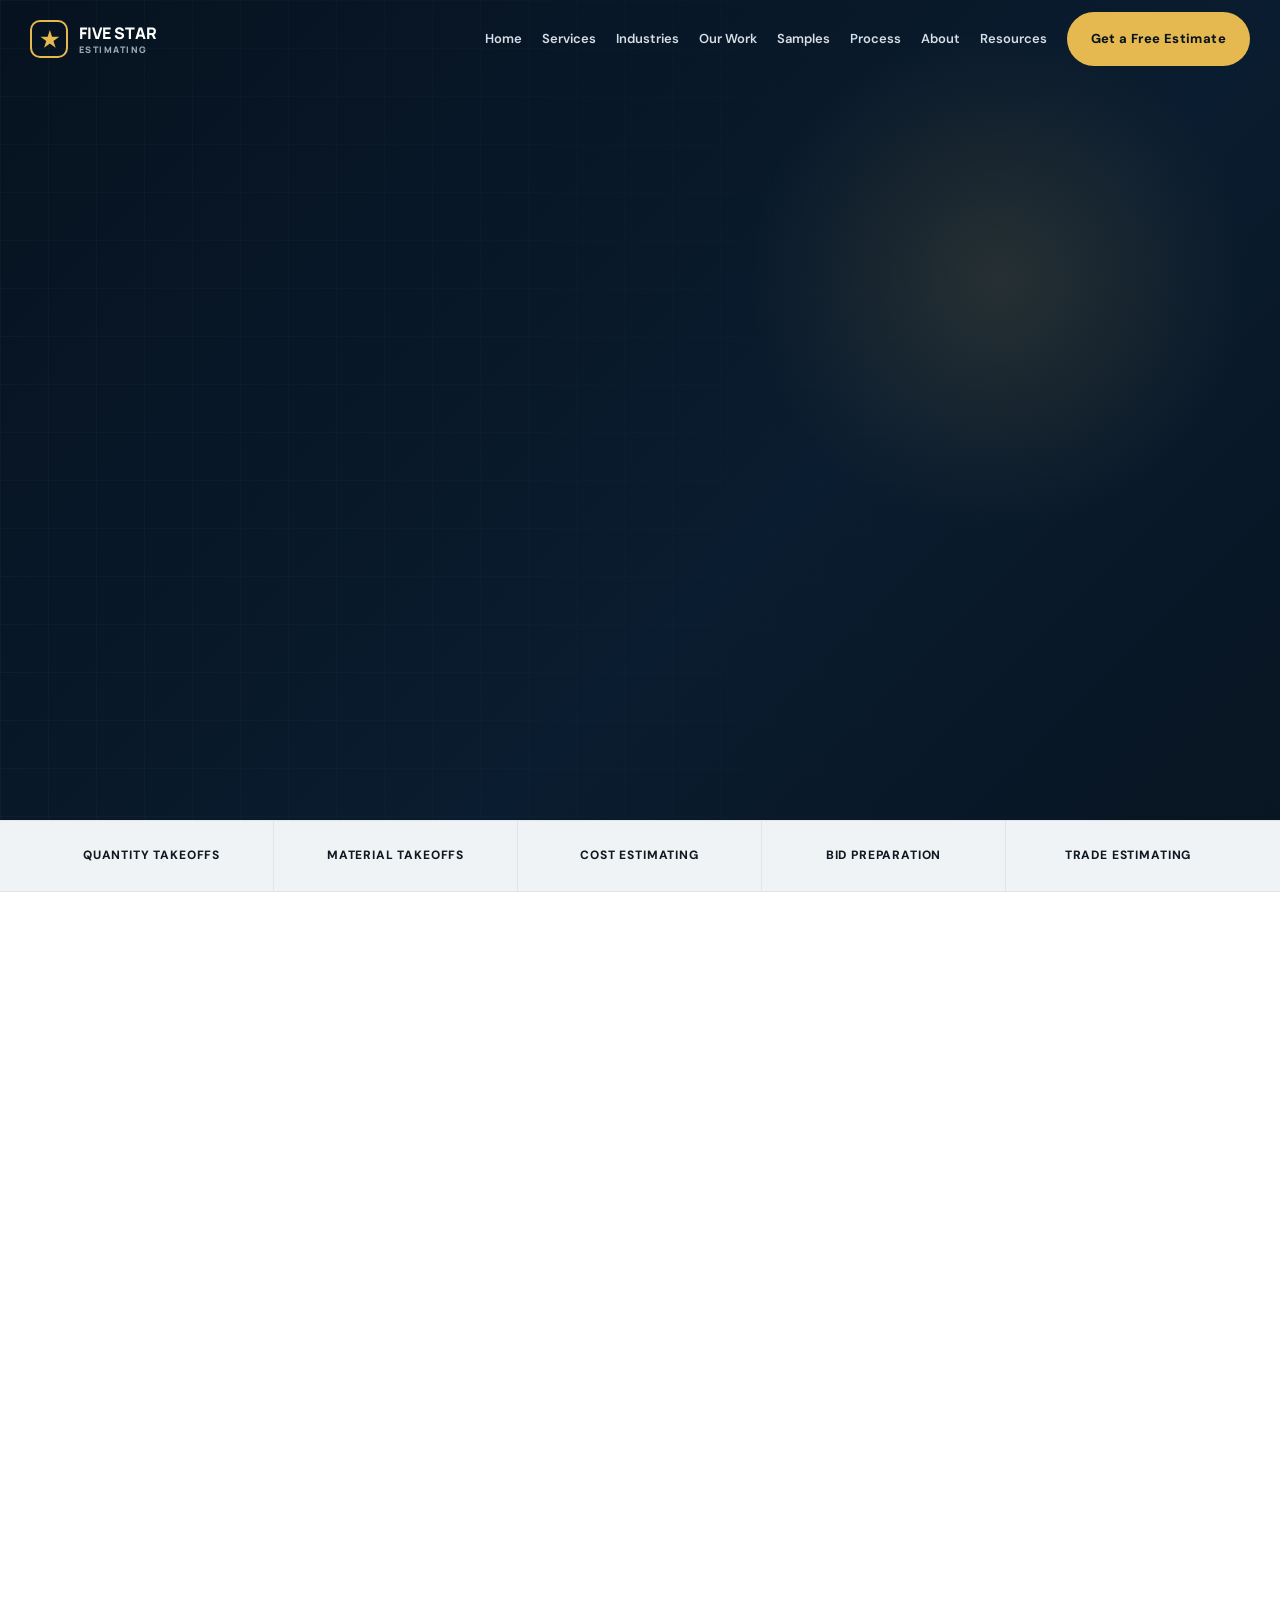
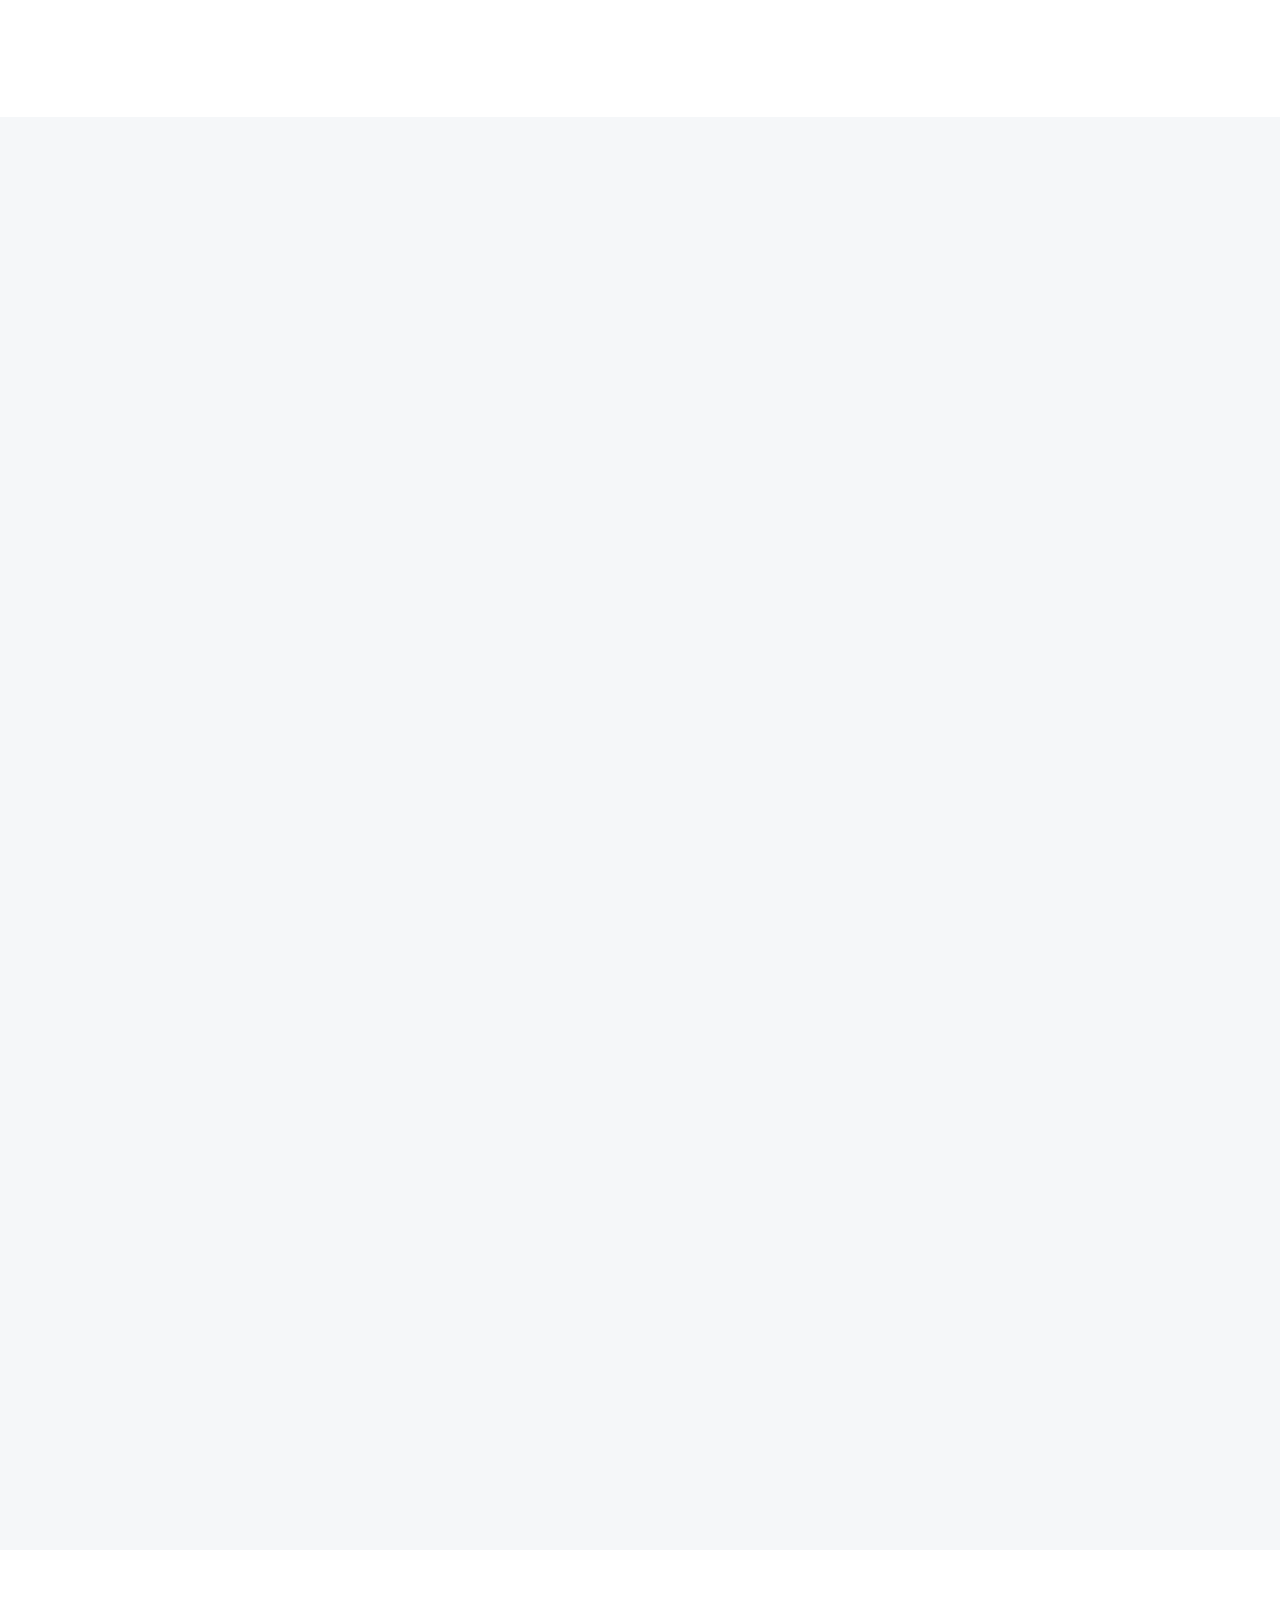
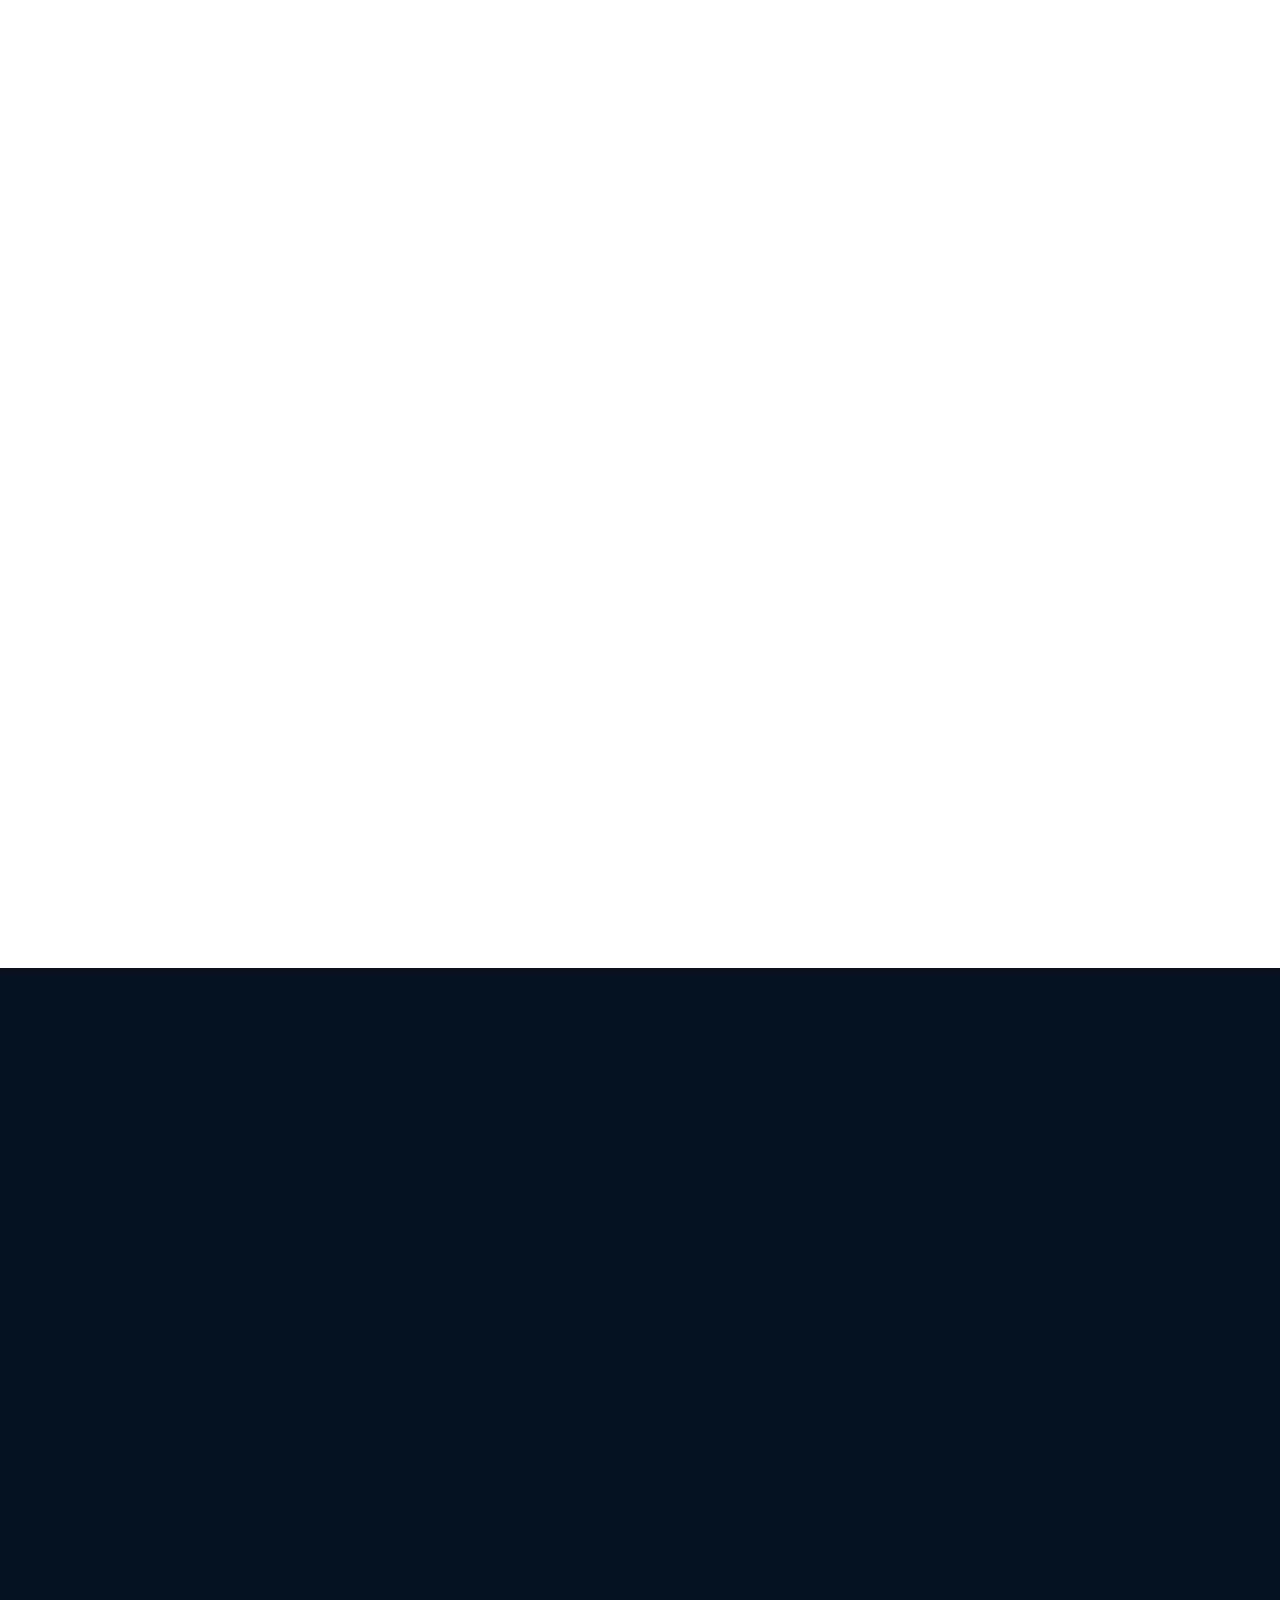
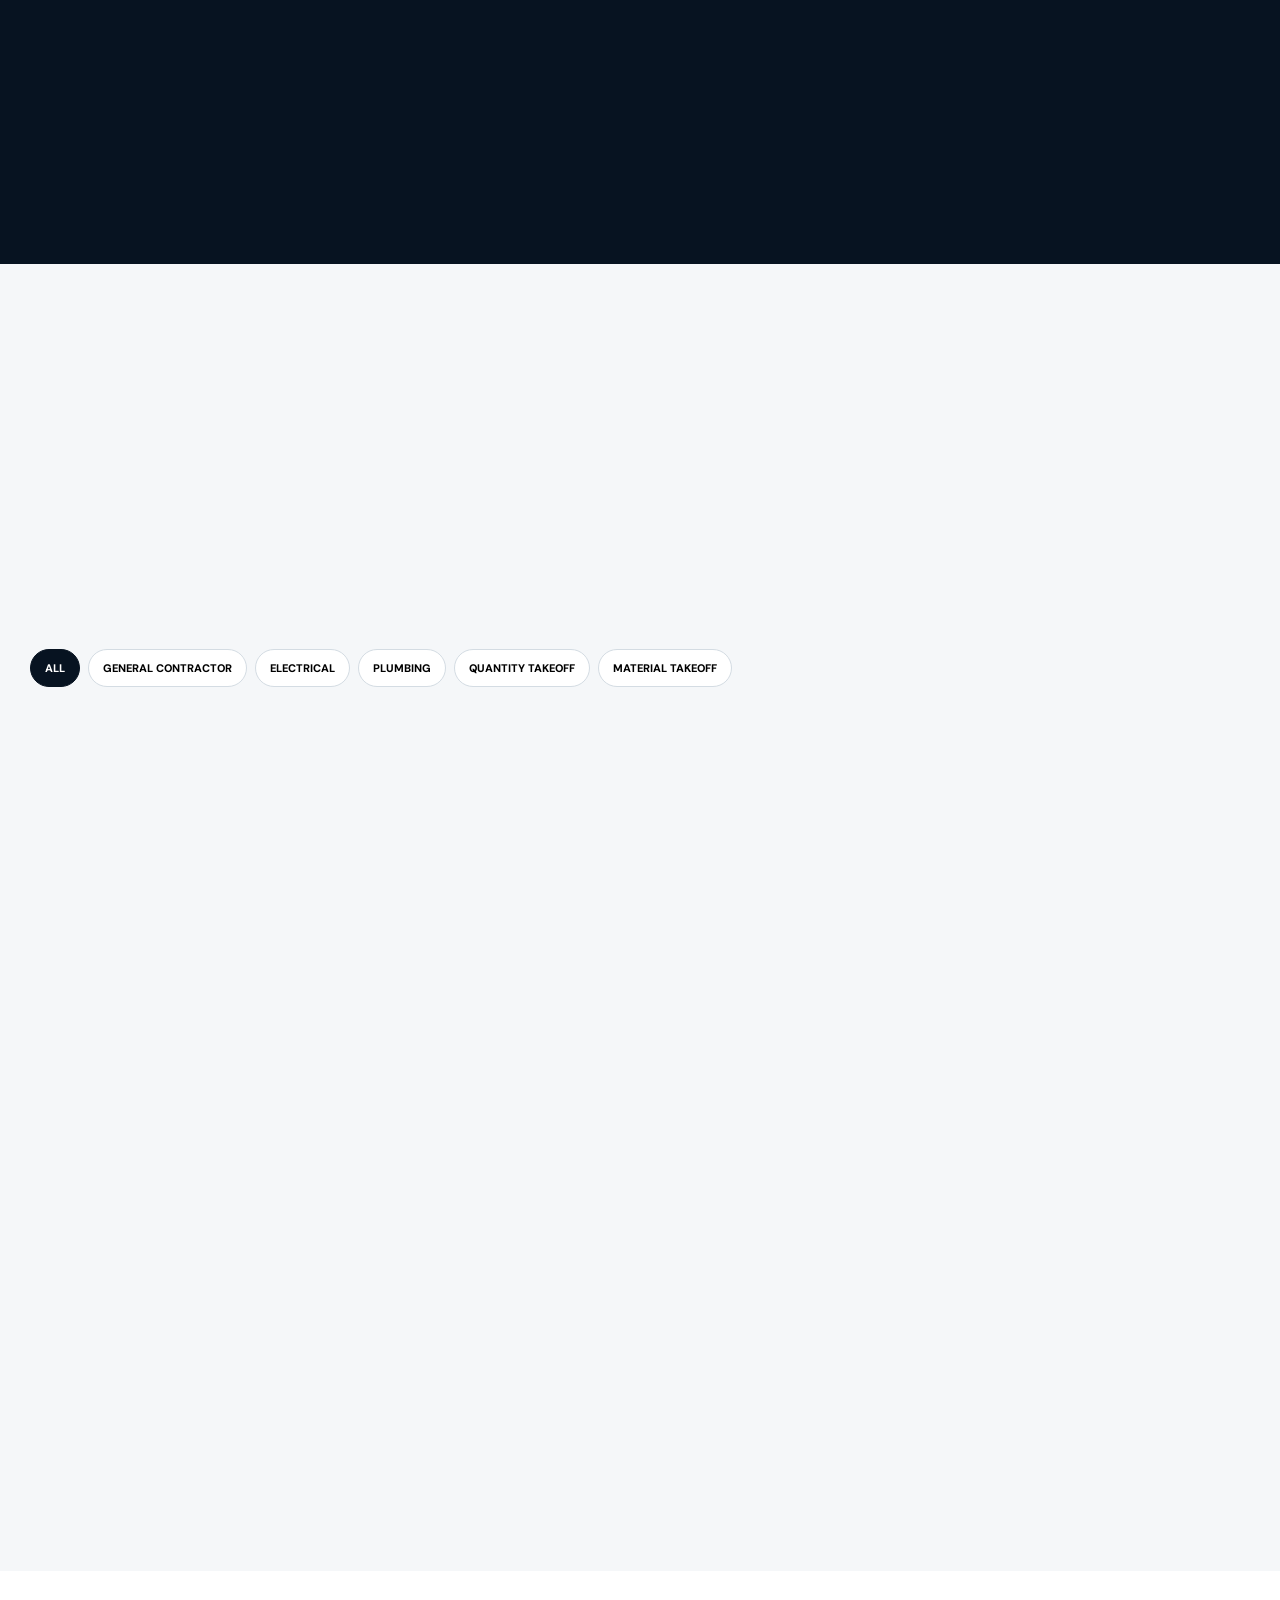
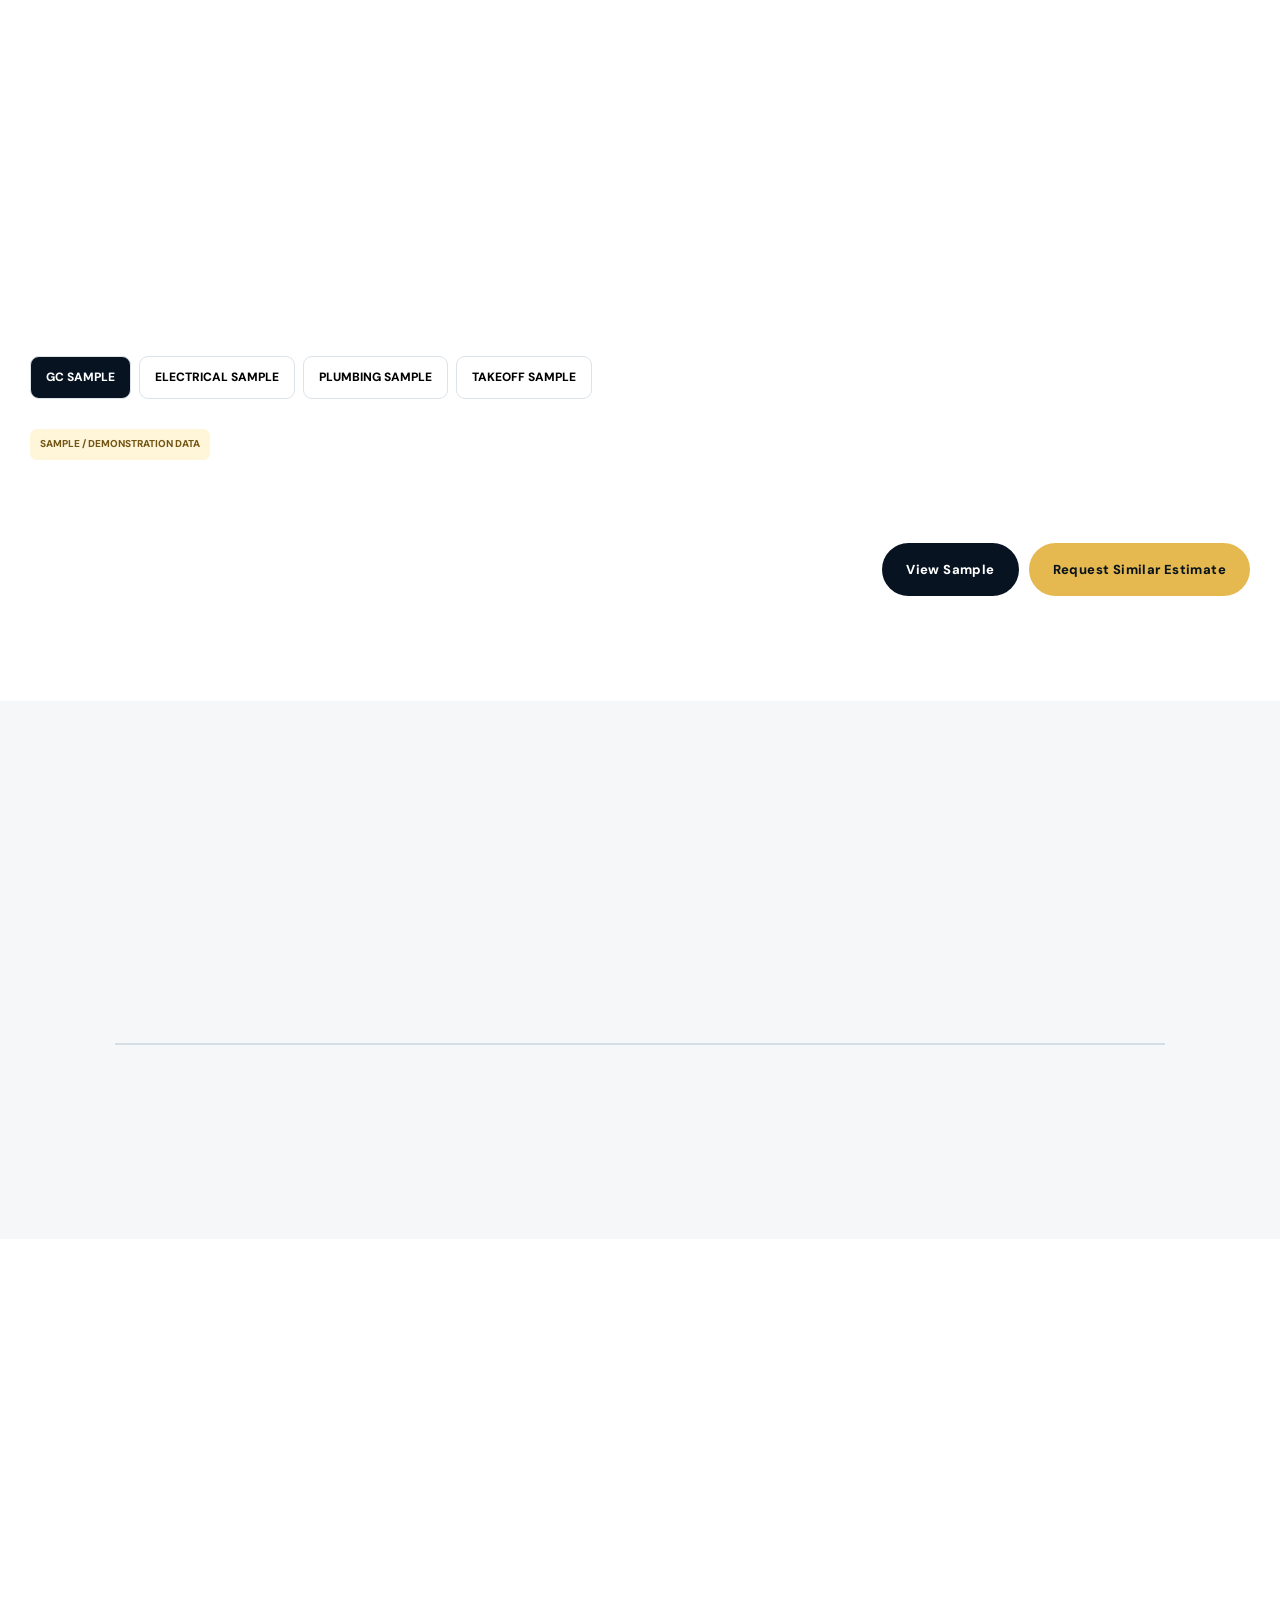
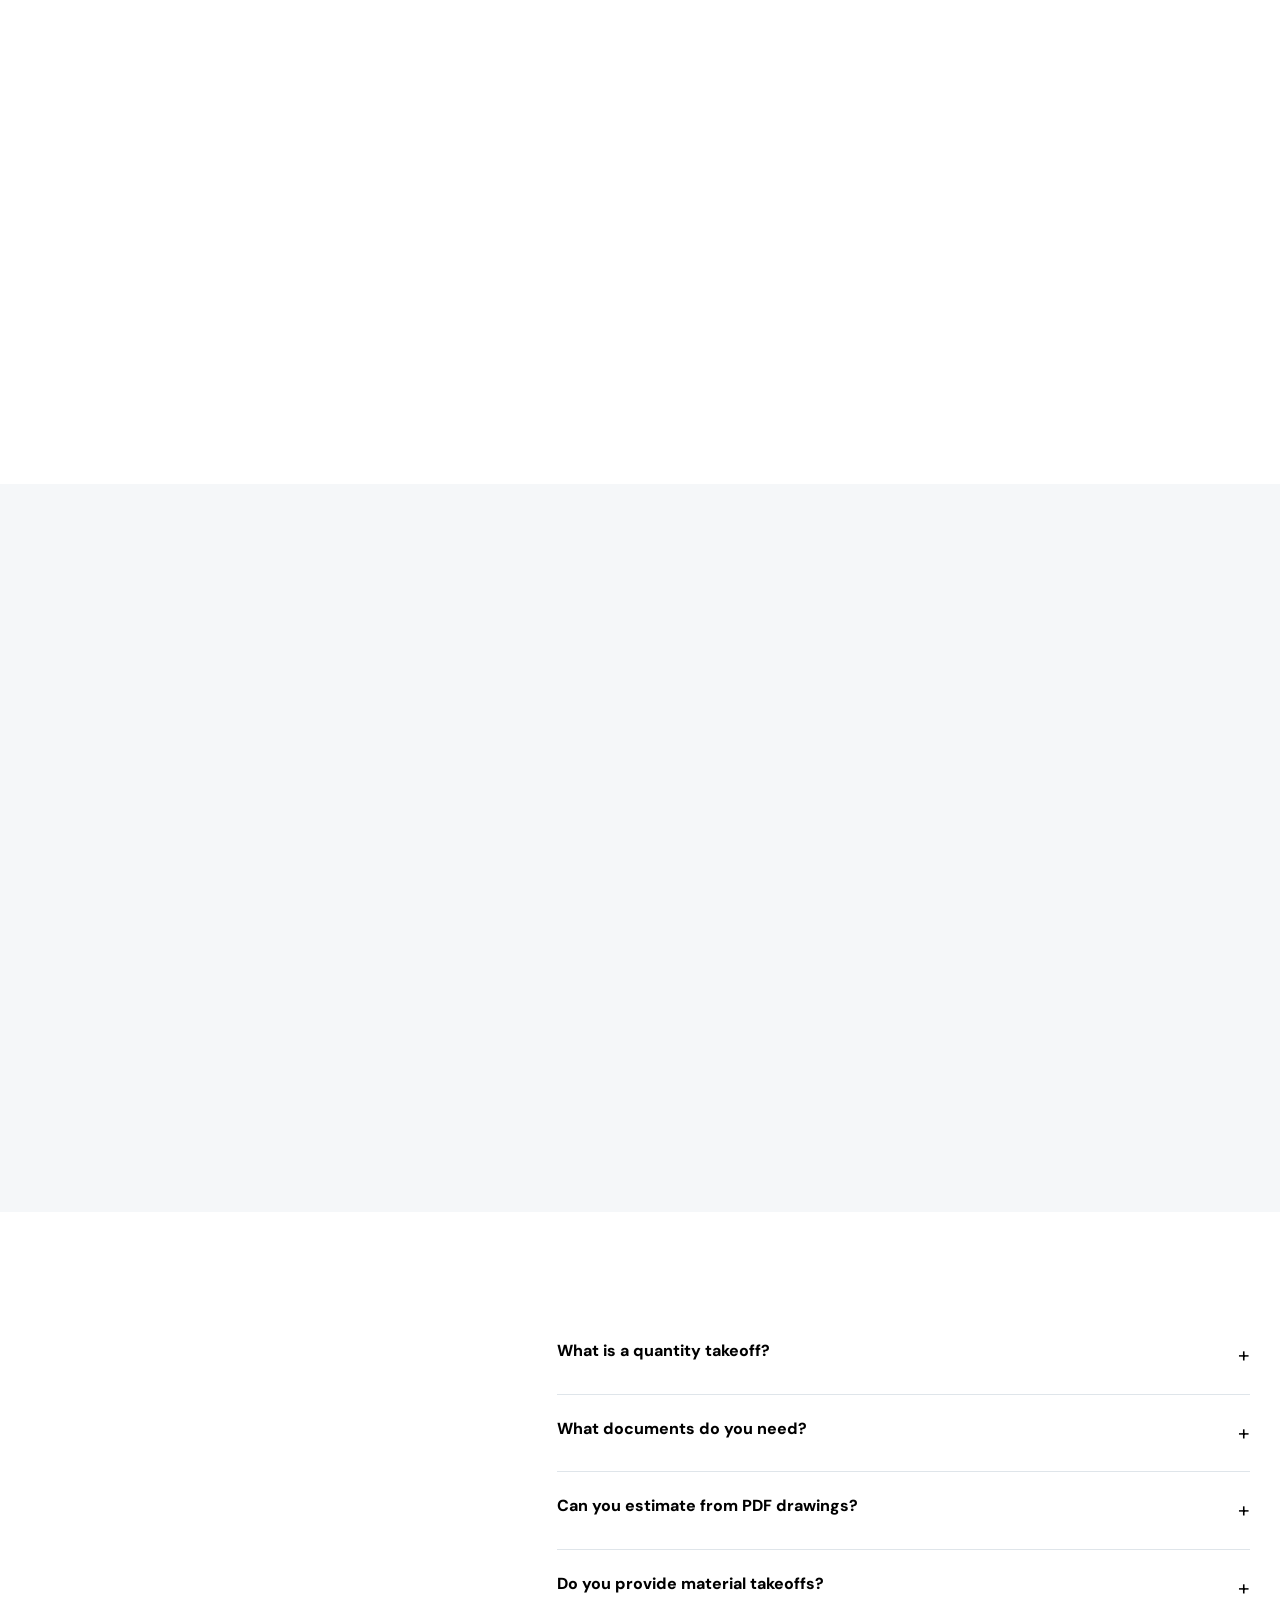
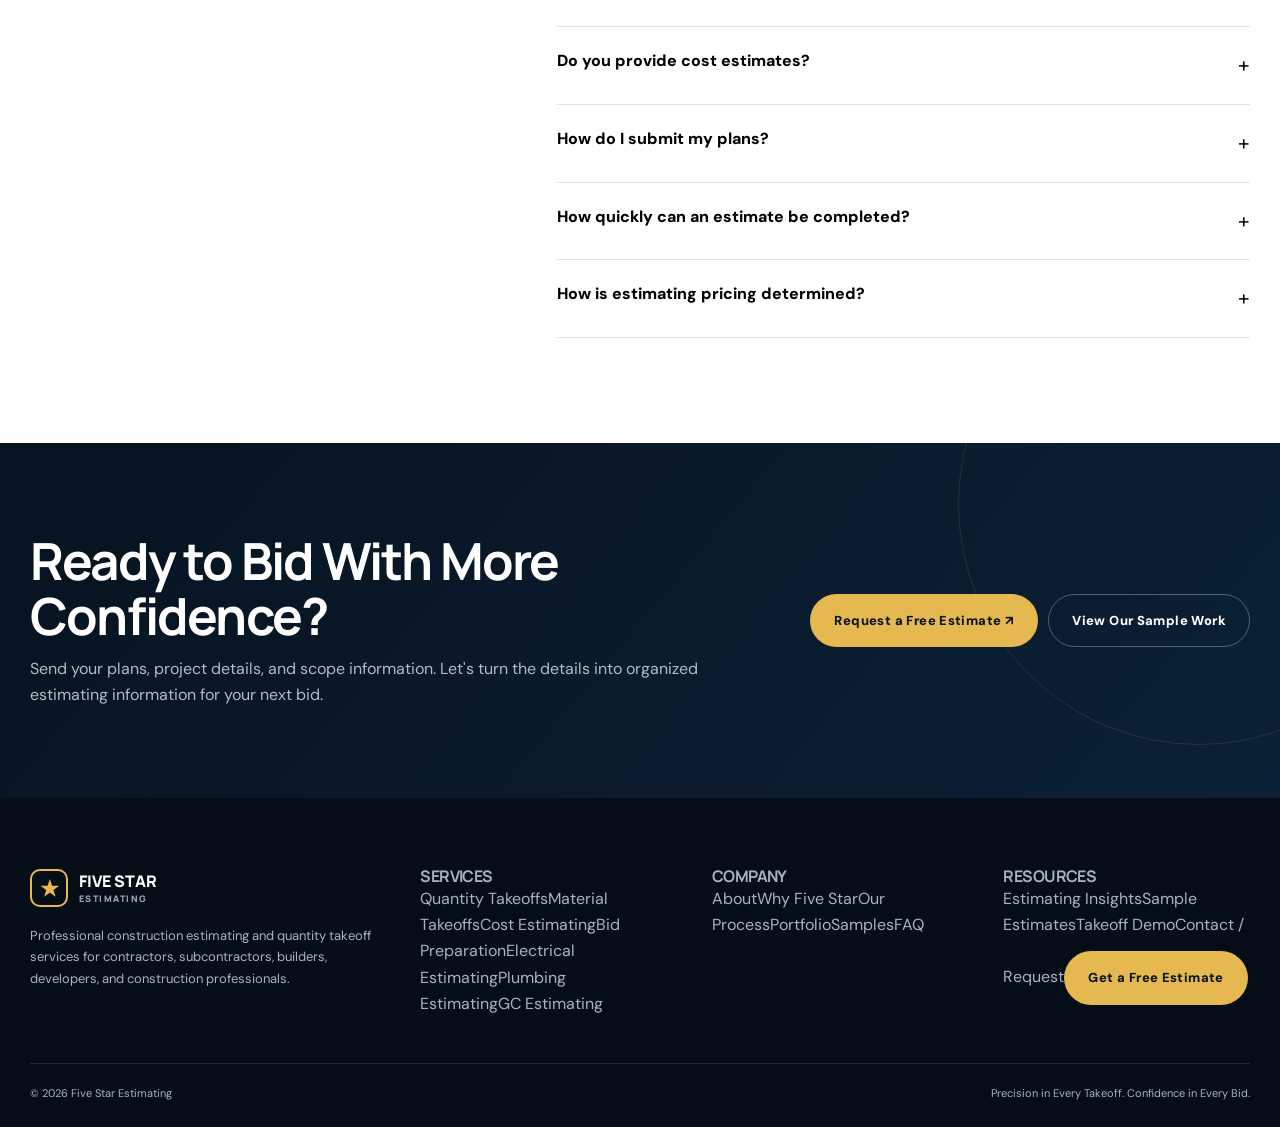
==== index.html @ ee9dd26d "Add files via upload" ====
<!DOCTYPE html>
<html lang="en">
<head>
<meta charset="UTF-8">
<meta name="viewport" content="width=device-width, initial-scale=1.0">
<title>Five Star Estimating | Construction Estimating & Quantity Takeoffs</title>
<meta name="description" content="Five Star Estimating provides professional construction estimating, quantity takeoffs, material takeoffs, cost estimating and bid preparation support.">
<meta name="keywords" content="construction estimating, quantity takeoff services, material takeoff, construction cost estimating, contractor estimating, electrical estimating, plumbing estimating, bid preparation">
<meta name="theme-color" content="#071321">
<meta property="og:title" content="Five Star Estimating">
<meta property="og:description" content="Precision in Every Takeoff. Confidence in Every Bid.">
<meta property="og:type" content="website">
<link rel="preconnect" href="https://fonts.googleapis.com">
<link rel="preconnect" href="https://fonts.gstatic.com" crossorigin>
<link href="https://fonts.googleapis.com/css2?family=DM+Sans:wght@400;500;600;700&family=Manrope:wght@500;600;700;800&display=swap" rel="stylesheet">

<link rel="stylesheet" href="style.css">

</head>

<body>
<header id="header">
  <div class="container nav">
    <a class="logo" href="#home" aria-label="Five Star Estimating home">
      <span class="logo-mark"></span>
      <span>FIVE STAR<small>ESTIMATING</small></span>
    </a>
    <nav class="navlinks" aria-label="Main navigation">
      <a href="#home">Home</a><a href="#services">Services</a><a href="#industries">Industries</a>
      <a href="#portfolio">Our Work</a><a href="#samples">Samples</a><a href="#process">Process</a>
      <a href="#about">About</a><a href="#resources">Resources</a>
      <button class="btn btn-gold" onclick="openQuote()">Get a Free Estimate</button>
    </nav>
    <button class="menu" id="menuBtn" aria-label="Open menu">☰</button>
  </div>
</header>

<main id="home">
<section class="hero">
  <div class="grid-bg"></div>
  <div class="container hero-grid">
    <div class="reveal">
      <div class="eyebrow" style="color:#d9b957">Construction Estimating & Quantity Takeoffs</div>
      <h1>Precision Estimating for <em>Better Bids.</em></h1>
      <p>Accurate construction estimates, quantity takeoffs, and bid-ready reporting built around the details that matter.</p>
      <div class="hero-actions">
        <button class="btn btn-gold" onclick="openQuote()">Request a Free Estimate ↗</button>
        <a class="btn btn-white" href="#portfolio">View Our Work →</a>
      </div>
      <div class="trust-mini">
        <span><i>✓</i> Detailed Takeoffs</span><span><i>✓</i> Professional Reporting</span>
        <span><i>✓</i> Contractor-Focused</span><span><i>✓</i> Fast & Organized</span>
      </div>
    </div>
    <div class="hero-visual reveal">
      <div class="building" aria-label="Stylized transparent commercial building construction visualization">
        <div class="floor"></div><div class="floor"></div><div class="floor"></div><div class="floor"></div><div class="floor"></div><div class="floor"></div>
        <div class="column"></div><div class="column c2"></div><div class="column c3"></div><div class="ground"></div>
      </div>
      <div class="float-tag t1">QUANTITY<b>1,548 FT</b></div>
      <div class="float-tag t2">MATERIAL<b>PIPE / MEP</b></div>
      <div class="float-tag t3">SCOPE<b>PLAN REVIEW</b></div>
      <div class="float-tag t4">ESTIMATE<b>DEMO VIEW</b></div>
    </div>
  </div>
</section>

<section class="trustbar">
<div class="container">
  <div class="trustitem">Quantity Takeoffs</div><div class="trustitem">Material Takeoffs</div>
  <div class="trustitem">Cost Estimating</div><div class="trustitem">Bid Preparation</div><div class="trustitem">Trade Estimating</div>
</div>
</section>

<section class="section" id="about">
<div class="container intro-grid">
  <div class="blueprint-card reveal" aria-label="Blueprint visualization">
    <div class="plan-lines"></div><span class="dimension d1">A-101 · PLAN REVIEW</span>
    <span class="dimension d2">SCALE / DIMENSIONS</span><span class="dimension d3">SCOPE ZONE →</span>
  </div>
  <div class="reveal">
    <div class="eyebrow">About Five Star</div>
    <h2 class="section-title">Numbers That Help Build Better Projects.</h2>
    <p class="section-copy">Every successful bid begins with reliable project information. Five Star Estimating helps construction professionals turn drawings, plans, and project documents into organized estimating information that supports smarter bidding decisions.</p>
    <div class="stat-grid">
      <div class="stat"><strong>01</strong><span>Detailed quantity analysis</span></div><div class="stat"><strong>02</strong><span>Organized reporting</span></div>
      <div class="stat"><strong>03</strong><span>Material takeoffs</span></div><div class="stat"><strong>04</strong><span>Bid-focused information</span></div>
    </div>
    <a class="btn btn-dark" href="#why" style="margin-top:24px">Why Five Star →</a>
  </div>
</div>
</section>

<section class="section services" id="services">
<div class="container">
 <div class="section-head reveal"><div><div class="eyebrow">What We Do</div><h2 class="section-title">Complete Construction Estimating Services</h2><p class="section-copy">Professional estimating support organized around project scope, quantities, materials, costs, and bid preparation.</p></div></div>
 <div class="service-grid">
  <div class="card service-card reveal"><span class="service-no">01</span><h3>Quantity Takeoffs</h3><p>Detailed count, linear, area, and material quantity information from construction plans.</p><a class="btn-link">Explore Service <span>→</span></a></div>
  <div class="card service-card reveal"><span class="service-no">02</span><h3>Material Takeoffs</h3><p>Organized material quantities and categories to help prepare for bidding and procurement.</p><a class="btn-link">Explore Service <span>→</span></a></div>
  <div class="card service-card reveal"><span class="service-no">03</span><h3>Cost Estimating</h3><p>Clear estimate structures with material, labor, equipment, and total cost fields.</p><a class="btn-link">Explore Service <span>→</span></a></div>
  <div class="card service-card reveal"><span class="service-no">04</span><h3>Bid Preparation</h3><p>Organized estimating information designed to support better bid decisions.</p><a class="btn-link">Explore Service <span>→</span></a></div>
  <div class="card service-card reveal"><span class="service-no">05</span><h3>General Contractor Estimating</h3><p>Project scope, quantities, materials, costs, bid summary, and project organization.</p><a class="btn-link">Explore Service <span>→</span></a></div>
  <div class="card service-card reveal"><span class="service-no">06</span><h3>Subcontractor Estimating</h3><p>Trade-focused estimating support for subcontractors and specialty contractors.</p><a class="btn-link">Explore Service <span>→</span></a></div>
  <div class="card service-card reveal"><span class="service-no">07</span><h3>Electrical Estimating</h3><p>Sample-oriented electrical estimate presentation with quantities, wastage and costs.</p><a class="btn-link">View Sample <span>→</span></a></div>
  <div class="card service-card reveal"><span class="service-no">08</span><h3>Plumbing Estimating</h3><p>Organized plumbing estimate presentation with project and quantity information.</p><a class="btn-link">View Sample <span>→</span></a></div>
  <div class="card service-card reveal"><span class="service-no">09</span><h3>Commercial Estimating</h3><p>Structured estimating workflows for commercial project information.</p><a class="btn-link">Explore Service <span>→</span></a></div>
  <div class="card service-card reveal"><span class="service-no">10</span><h3>Residential Estimating</h3><p>Organized takeoff and estimate information for residential project scopes.</p><a class="btn-link">Explore Service <span>→</span></a></div>
  <div class="card service-card reveal"><span class="service-no">11</span><h3>Trade Estimating</h3><p>Trade-specific quantity and cost organization where applicable to the project.</p><a class="btn-link">Explore Service <span>→</span></a></div>
  <div class="card service-card reveal"><span class="service-no">12</span><h3>Project-Specific Estimating</h3><p>Custom estimating presentation aligned to the documents and scope provided.</p><a class="btn-link">Start Project <span>→</span></a></div>
 </div>
</div>
</section>

<section class="section" id="takeoff">
<div class="container">
 <div class="section-head reveal"><div><div class="eyebrow">Interactive Demonstration</div><h2 class="section-title">See the Detail Behind a Takeoff.</h2><p class="section-copy">A visual demonstration of how plan information can be organized into quantities, scope, and estimating information.</p></div></div>
 <div class="takeoff-wrap reveal">
  <div class="plan-view">
   <div class="plan-sheet"><div class="plan-room r1">AREA A</div><div class="plan-room r2">MEP ZONE</div><div class="plan-room r3">COMMON AREA</div><div class="plan-room r4">SCOPE B</div></div>
   <div class="measure m1"></div><div class="measure m2"></div><div class="measure m3"></div>
   <div class="callout co1"><b>LINEAR</b>605.78 FT</div><div class="callout co2"><b>MAINLINE</b>1,548.29 FT</div><div class="callout co3"><b>SPRINKLER</b>20 EA</div>
  </div>
  <div class="takeoff-panel">
   <div class="eyebrow">Plan Review</div><h3 style="font-size:29px">Takeoff at a Glance</h3>
   <div class="panel-list">
    <div class="panel-row"><span>Scope</span><b>Plan / Takeoff Review</b></div>
    <div class="panel-row"><span>Linear Quantity</span><b>605.78 FT</b></div>
    <div class="panel-row"><span>Mainline</span><b>1,548.29 FT</b></div>
    <div class="panel-row"><span>Hunter PGP Ultra</span><b>20 COUNT</b></div>
    <div class="panel-row"><span>Hunter Pro-Spray</span><b>64 COUNT</b></div>
    <div class="panel-row"><span>Netafim Drip Tube</span><b>3,238 SF</b></div>
   </div>
   <div class="demo-note">SAMPLE / DEMONSTRATION VIEW. Quantities shown here are based on the supplied construction-plan sample where supported; they are not a quote or universal project output.</div>
  </div>
 </div>
</div>
</section>

<section class="section dark" id="why">
<div class="container dark-grid">
 <div class="reveal"><div class="eyebrow" style="color:#d9b957">Why Five Star</div><h2 class="section-title">A Serious Process for Serious Bids.</h2><p class="section-copy">Professionalism is shown through clear workflows, organized deliverables, technical presentation, and careful handling of project information.</p>
 <div class="why-grid"><div class="why-card"><strong>01 · Accuracy</strong><p>Detailed review of the information provided.</p></div><div class="why-card"><strong>02 · Detail</strong><p>Quantities and scope organized clearly.</p></div><div class="why-card"><strong>03 · Organization</strong><p>Structured reports that are easier to review.</p></div><div class="why-card"><strong>04 · Reliability</strong><p>Professional workflow and communication.</p></div><div class="why-card"><strong>05 · Efficiency</strong><p>Focused information for estimating decisions.</p></div><div class="why-card"><strong>06 · Bid Confidence</strong><p>Better visibility into the numbers behind a bid.</p></div></div></div>
 <div class="dashboard reveal"><div class="dash-top"><div><span>YOUR ESTIMATE AT A GLANCE</span><b>Demonstration Dashboard</b></div><span>SAMPLE DATA</span></div>
  <div class="dash-grid"><div class="dash-stat"><span>PROJECT SCOPE</span><strong>12 Zones</strong></div><div class="dash-stat"><span>MATERIAL</span><strong>$48.2K</strong></div><div class="dash-stat"><span>LABOR</span><strong>$22.8K</strong></div><div class="dash-stat"><span>EQUIPMENT</span><strong>$6.4K</strong></div><div class="dash-stat"><span>TOTAL</span><strong>$77.4K</strong></div><div class="dash-stat"><span>TAKEOFF ITEMS</span><strong>148</strong></div></div>
  <div class="bar"><i></i></div><p style="font-size:11px;color:#7a8794;margin-top:8px">Visual demonstration only — not a project quote.</p>
 </div>
</div>
</section>

<section class="section portfolio" id="portfolio">
<div class="container">
 <div class="section-head reveal"><div><div class="eyebrow">Previous Work</div><h2 class="section-title">Real Estimating Work. Clear Deliverables.</h2><p class="section-copy">Technical sample presentations based on the supplied GC, Electrical, Plumbing, and construction-plan materials.</p></div><a class="btn btn-dark" href="#samples">View Samples →</a></div>
 <div class="filters" role="tablist">
  <button class="filter active" data-filter="all">ALL</button><button class="filter" data-filter="gc">GENERAL CONTRACTOR</button><button class="filter" data-filter="electrical">ELECTRICAL</button><button class="filter" data-filter="plumbing">PLUMBING</button><button class="filter" data-filter="takeoff">QUANTITY TAKEOFF</button><button class="filter" data-filter="material">MATERIAL TAKEOFF</button>
 </div>
 <div class="project-grid">
  <article class="project reveal" data-cat="gc"><div class="project-visual"><div class="sheet-mini"></div></div><div class="project-body"><span class="tag">General Contractor</span><h3>GC Estimating Sample</h3><p>Detailed estimate and bid-summary presentation built around the supplied GC sample.</p><button class="btn-link" onclick="openViewer('GC ESTIMATING SAMPLE','General Contractor')">View Project →</button></div></article>
  <article class="project reveal" data-cat="electrical"><div class="project-visual"><div class="sheet-mini"></div></div><div class="project-body"><span class="tag">Electrical</span><h3>Electrical Estimating Sample</h3><p>Sample presentation featuring quantity, wastage, adjusted quantity, unit cost and material cost.</p><button class="btn-link" onclick="openViewer('ELECTRICAL ESTIMATE','Electrical')">View Project →</button></div></article>
  <article class="project reveal" data-cat="plumbing"><div class="project-visual"><div class="sheet-mini"></div></div><div class="project-body"><span class="tag">Plumbing</span><h3>Plumbing Estimating Sample</h3><p>Professional sample presentation organized around common area, dwelling unit and detailed estimate information.</p><button class="btn-link" onclick="openViewer('PLUMBING ESTIMATE','Plumbing')">View Project →</button></div></article>
  <article class="project reveal" data-cat="takeoff material"><div class="project-visual"><div class="sheet-mini"></div></div><div class="project-body"><span class="tag">Plan Review / Takeoff</span><h3>Construction Plan / Takeoff Review</h3><p>Plan interpretation, scope identification and supported quantity information presented as a technical sample.</p><button class="btn-link" onclick="openViewer('CONSTRUCTION PLAN / TAKEOFF REVIEW','Plan Review / Takeoff')">View Project →</button></div></article>
 </div>
</div>
</section>

<section class="section sample" id="samples">
<div class="container">
 <div class="section-head reveal"><div><div class="eyebrow">Sample Estimates</div><h2 class="section-title">See the Detail Behind Our Estimates.</h2><p class="section-copy">A closer look at the organization and information included in professional estimating deliverables.</p></div></div>
 <div class="sample-tabs">
  <button class="sample-tab active" data-sample="gc">GC SAMPLE</button><button class="sample-tab" data-sample="electrical">ELECTRICAL SAMPLE</button><button class="sample-tab" data-sample="plumbing">PLUMBING SAMPLE</button><button class="sample-tab" data-sample="takeoff">TAKEOFF SAMPLE</button>
 </div>
 <span class="sample-badge">SAMPLE / DEMONSTRATION DATA</span>
 <div class="table-shell reveal">
 <table id="estimateTable"><thead><tr><th>Item #</th><th>Description</th><th>Quantity</th><th>Wastage</th><th>Adjusted Qty</th><th>Unit</th><th>Unit Cost</th><th>Material Cost</th><th>Labor</th><th>Total</th></tr></thead>
 <tbody></tbody></table>
 </div>
 <div style="display:flex;justify-content:flex-end;gap:10px;margin-top:18px"><button class="btn btn-dark" onclick="openViewer('SAMPLE ESTIMATE DOCUMENT','Estimate Sample')">View Sample</button><button class="btn btn-gold" onclick="openQuote()">Request Similar Estimate</button></div>
</div>
</section>

<section class="section process" id="process">
<div class="container">
 <div class="section-head reveal"><div><div class="eyebrow">Our Process</div><h2 class="section-title">From Plans to Bid-Ready Numbers.</h2></div></div>
 <div class="timeline">
  <div class="step reveal"><div class="step-dot">01</div><b>Submit Plans</b><small>Project files</small></div>
  <div class="step reveal"><div class="step-dot">02</div><b>Review Scope</b><small>Documents</small></div>
  <div class="step reveal"><div class="step-dot">03</div><b>Perform Takeoff</b><small>Quantities</small></div>
  <div class="step reveal"><div class="step-dot">04</div><b>Build Estimate</b><small>Costs</small></div>
  <div class="step reveal"><div class="step-dot">05</div><b>Quality Review</b><small>Check</small></div>
  <div class="step reveal"><div class="step-dot">06</div><b>Deliver</b><small>Reporting</small></div>
  <div class="step reveal"><div class="step-dot">07</div><b>Bid With Confidence</b><small>Next step</small></div>
 </div>
</div>
</section>

<section class="section" id="deliverables">
<div class="container">
 <div class="section-head reveal"><div><div class="eyebrow">Deliverables</div><h2 class="section-title">What You Receive.</h2><p class="section-copy">The exact deliverables depend on the selected service and project scope.</p></div></div>
 <div class="deliver-grid">
  <div class="deliver reveal"><span>01</span><h3>Detailed Quantity Takeoff</h3><p>Organized quantity information from the project documents.</p></div>
  <div class="deliver reveal"><span>02</span><h3>Material Breakdown</h3><p>Material categories and quantities where applicable.</p></div>
  <div class="deliver reveal"><span>03</span><h3>Cost Estimate</h3><p>Structured material, labor, equipment and total fields.</p></div>
  <div class="deliver reveal"><span>04</span><h3>Labor Information</h3><p>Labor fields included where required by the estimate.</p></div>
  <div class="deliver reveal"><span>05</span><h3>Bid Summary</h3><p>A concise view for review and bid preparation.</p></div>
  <div class="deliver reveal"><span>06</span><h3>Trade Breakdown</h3><p>Trade-specific organization where appropriate.</p></div>
  <div class="deliver reveal"><span>07</span><h3>Excel Deliverable</h3><p>Structured spreadsheet-style estimating output.</p></div>
  <div class="deliver reveal"><span>08</span><h3>PDF Documentation</h3><p>Professional project documentation where applicable.</p></div>
  <div class="deliver reveal"><span>09</span><h3>Project Notes</h3><p>Relevant notes and scope observations.</p></div>
 </div>
</div>
</section>

<section class="section services" id="industries">
<div class="container">
 <div class="section-head reveal"><div><div class="eyebrow">Who We Serve</div><h2 class="section-title">Built for Construction Professionals.</h2></div></div>
 <div class="industry-grid">
  <div class="industry reveal"><b>General Contractors</b><span>Scope · quantities · bids</span></div><div class="industry reveal"><b>Subcontractors</b><span>Trade-specific estimating</span></div>
  <div class="industry reveal"><b>Home Builders</b><span>Residential project support</span></div><div class="industry reveal"><b>Commercial Contractors</b><span>Structured estimating</span></div>
  <div class="industry reveal"><b>Developers</b><span>Project information</span></div><div class="industry reveal"><b>Remodeling Contractors</b><span>Scope organization</span></div>
  <div class="industry reveal"><b>Specialty Contractors</b><span>Custom scope support</span></div><div class="industry reveal"><b>Trade Contractors</b><span>Quantity & cost organization</span></div>
 </div>
</div>
</section>

<section class="section" id="resources">
<div class="container faq-grid">
 <div class="reveal"><div class="eyebrow">Resources & FAQ</div><h2 class="section-title">Estimating Insights.</h2><p class="section-copy">Educational topics can help contractors understand takeoffs, bid preparation, construction plans, and cost management.</p>
 <div style="margin-top:25px;padding:22px;border:1px solid var(--line);border-radius:16px"><b>Resource topics</b><p style="font-size:13px;color:var(--muted);margin-top:9px">Estimating · Takeoffs · Bidding · Construction · Contractor Resources · Cost Management</p></div></div>
 <div>
  <div class="faq-item"><button class="faq-q">What is a quantity takeoff?<span>+</span></button><div class="faq-a">A quantity takeoff organizes measurable project quantities from construction drawings and related documents for estimating and bidding.</div></div>
  <div class="faq-item"><button class="faq-q">What documents do you need?<span>+</span></button><div class="faq-a">The required documents depend on the project and service. Plans, specifications, schedules and related project information may be relevant.</div></div>
  <div class="faq-item"><button class="faq-q">Can you estimate from PDF drawings?<span>+</span></button><div class="faq-a">PDF drawings can be used when they contain enough project information for the requested scope.</div></div>
  <div class="faq-item"><button class="faq-q">Do you provide material takeoffs?<span>+</span></button><div class="faq-a">Material takeoff services are included in the service offering and are organized according to project scope.</div></div>
  <div class="faq-item"><button class="faq-q">Do you provide cost estimates?<span>+</span></button><div class="faq-a">Yes, cost estimating is part of the listed service offering. The estimate structure depends on the project and requested scope.</div></div>
  <div class="faq-item"><button class="faq-q">How do I submit my plans?<span>+</span></button><div class="faq-a">Use the Request an Estimate form to provide project details and upload plans or related documents.</div></div>
  <div class="faq-item"><button class="faq-q">How quickly can an estimate be completed?<span>+</span></button><div class="faq-a">Turnaround depends on project size, scope, document quality, and workload. Submit the project details for review.</div></div>
  <div class="faq-item"><button class="faq-q">How is estimating pricing determined?<span>+</span></button><div class="faq-a">Pricing depends on project requirements and requested estimating scope. Submit the project for review to discuss the work.</div></div>
 </div>
</div>
</section>

<section class="cta">
<div class="container">
 <div><h2>Ready to Bid With More Confidence?</h2><p>Send your plans, project details, and scope information. Let's turn the details into organized estimating information for your next bid.</p></div>
 <div style="display:flex;gap:10px;flex-wrap:wrap"><button class="btn btn-gold" onclick="openQuote()">Request a Free Estimate ↗</button><a class="btn btn-white" href="#portfolio">View Our Sample Work</a></div>
</div>
</section>
</main>

<footer>
<div class="container">
 <div class="footer-grid">
  <div class="footer-brand"><a class="logo" href="#home"><span class="logo-mark"></span><span>FIVE STAR<small>ESTIMATING</small></span></a><p>Professional construction estimating and quantity takeoff services for contractors, subcontractors, builders, developers, and construction professionals.</p></div>
  <div><h4>SERVICES</h4><a href="#services">Quantity Takeoffs</a><a href="#services">Material Takeoffs</a><a href="#services">Cost Estimating</a><a href="#services">Bid Preparation</a><a href="#services">Electrical Estimating</a><a href="#services">Plumbing Estimating</a><a href="#services">GC Estimating</a></div>
  <div><h4>COMPANY</h4><a href="#about">About</a><a href="#why">Why Five Star</a><a href="#process">Our Process</a><a href="#portfolio">Portfolio</a><a href="#samples">Samples</a><a href="#resources">FAQ</a></div>
  <div><h4>RESOURCES</h4><a href="#resources">Estimating Insights</a><a href="#samples">Sample Estimates</a><a href="#takeoff">Takeoff Demo</a><a href="#home">Contact / Request</a><button class="btn btn-gold" style="margin-top:13px" onclick="openQuote()">Get a Free Estimate</button></div>
 </div>
 <div class="copyright"><div>© 2026 Five Star Estimating</div><div>Precision in Every Takeoff. Confidence in Every Bid.</div></div>
</div>
</footer>

<!-- Project Viewer -->
<div class="modal" id="viewerModal" role="dialog" aria-modal="true" aria-label="Sample viewer">
 <div class="modal-box">
  <button class="close" onclick="closeModal('viewerModal')" aria-label="Close">×</button>
  <div class="modal-head"><span class="tag" id="viewerCategory">SAMPLE</span><h3 id="viewerTitle">Sample Estimate</h3></div>
  <div class="modal-content"><div class="viewer"><div class="viewer-sheet"><h4 id="sheetTitle">FIVE STAR ESTIMATING</h4><div class="viewer-lines"></div><div class="viewer-lines"></div><div class="viewer-grid"><div></div><div></div><div></div><div></div><div></div><div></div><div></div><div></div></div><div class="viewer-stamp">SAMPLE</div></div></div>
  <div style="display:flex;justify-content:space-between;align-items:center;gap:15px;margin-top:18px;flex-wrap:wrap"><p style="font-size:12px;color:#6e7b87">Technical presentation preview. Confidential information should be redacted before publishing real project documents.</p><button class="btn btn-gold" onclick="closeModal('viewerModal');openQuote()">Need an Estimate Like This? ↗</button></div></div>
 </div>
</div>

<!-- Quote Form -->
<div class="modal" id="quoteModal" role="dialog" aria-modal="true" aria-label="Request an estimate">
 <div class="modal-box form-modal">
  <button class="close" onclick="closeModal('quoteModal')" aria-label="Close">×</button>
  <div class="modal-head"><span class="tag">Project Inquiry</span><h3>Tell Us About Your Project.</h3><p style="color:#71808d;font-size:13px;margin-top:6px">Send your project information and drawings for review.</p></div>
  <div class="form-body" id="formBody">
   <div style="display:flex;justify-content:space-between;font-size:11px;font-weight:800"><span id="stepLabel">01 / 05 · Contact Information</span><span id="stepPercent">20%</span></div>
   <div class="progress"><i id="progressBar"></i></div>
   <form id="quoteForm">
    <div class="form-step active">
     <h3>Contact Information</h3><div class="form-grid">
      <div class="field"><label>FULL NAME *</label><input required name="name" placeholder="Your full name"></div>
      <div class="field"><label>COMPANY NAME</label><input name="company" placeholder="Company name"></div>
      <div class="field"><label>EMAIL *</label><input required type="email" name="email" placeholder="you@company.com"></div>
      <div class="field"><label>PHONE</label><input name="phone" placeholder="Phone number"></div>
     </div>
    </div>
    <div class="form-step"><h3>Project Information</h3><div class="form-grid">
      <div class="field"><label>PROJECT NAME *</label><input required name="project" placeholder="Project name"></div>
      <div class="field"><label>PROJECT TYPE</label><select name="type"><option>Commercial</option><option>Residential</option><option>General Contractor</option><option>Subcontractor / Trade</option><option>Other</option></select></div>
      <div class="field"><label>PROJECT LOCATION</label><input name="location" placeholder="City / State"></div>
      <div class="field"><label>PROJECT SIZE</label><input name="size" placeholder="Approx. area / units"></div>
     </div></div>
    <div class="form-step"><h3>Services</h3><div class="form-grid">
      <div class="field"><label>SERVICE REQUIRED</label><select name="service"><option>Construction Estimating</option><option>Quantity Takeoff</option><option>Material Takeoff</option><option>Cost Estimating</option><option>Bid Preparation</option><option>Electrical Estimating</option><option>Plumbing Estimating</option><option>GC Estimating</option><option>Trade Estimating</option></select></div>
      <div class="field"><label>PROJECT DEADLINE</label><input type="date" name="deadline"></div>
      <div class="field"><label>BUDGET RANGE</label><select name="budget"><option>Not specified</option><option>Under $100K</option><option>$100K – $500K</option><option>$500K – $1M</option><option>$1M+</option></select></div>
      <div class="field full"><label>ADDITIONAL INFORMATION</label><textarea name="details" placeholder="Tell us about scope, trades, bid requirements, or anything else relevant."></textarea></div>
     </div></div>
    <div class="form-step"><h3>Upload Documents</h3><div class="form-grid">
      <div class="field full"><label>UPLOAD PLANS</label><input type="file" name="plans" multiple accept=".pdf,.dwg,.dxf,.xlsx,.xls,.zip,.png,.jpg,.jpeg"></div>
      <div class="field full"><label>UPLOAD SPECIFICATIONS / OTHER DOCUMENTS</label><input type="file" name="docs" multiple accept=".pdf,.xlsx,.xls,.doc,.docx,.zip,.png,.jpg,.jpeg"></div>
      <div class="field full"><p style="font-size:12px;color:#74818d">Demo form: files are selected locally but are not uploaded to a server by this standalone HTML file.</p></div>
     </div></div>
    <div class="form-step"><h3>Review & Submit</h3><div id="review" style="background:#f5f7f9;padding:18px;border-radius:13px;font-size:13px"></div><p style="font-size:12px;color:#74818d;margin-top:14px">Your project information will be handled professionally and confidentially.</p></div>
    <div class="form-actions"><button type="button" class="btn btn-outline" id="prevBtn" onclick="prevStep()">Back</button><button type="button" class="btn btn-gold" id="nextBtn" onclick="nextStep()">Continue →</button></div>
   </form>
  </div>
 </div>
</div>

<script src="script.js" defer></script>

</body>
</html>
---- style.css ----
:root{
  --navy:#071321;--navy2:#0b1d31;--ink:#101923;--gold:#e5b94f;
  --gold2:#f3d277;--white:#fff;--off:#f5f7f9;--muted:#687789;
  --line:#dce3e9;--radius:20px;--shadow:0 18px 55px rgba(4,17,30,.12);
  --max:1220px;
}
*{box-sizing:border-box;margin:0;padding:0}
html{scroll-behavior:smooth}
body{font-family:"DM Sans",sans-serif;color:var(--ink);background:var(--white);line-height:1.65;overflow-x:hidden}
body.no-scroll{overflow:hidden}
h1,h2,h3,h4{font-family:Manrope,sans-serif;line-height:1.08;letter-spacing:-.035em}
a{text-decoration:none;color:inherit}
button,input,select,textarea{font:inherit}
button{cursor:pointer}
img{max-width:100%;display:block}
.container{width:min(calc(100% - 40px),var(--max));margin:auto}
.section{padding:105px 0}
.eyebrow{display:inline-flex;align-items:center;gap:9px;font-size:12px;font-weight:800;letter-spacing:.15em;text-transform:uppercase;color:#9a7620;margin-bottom:18px}
.eyebrow:before{content:"";width:28px;height:2px;background:var(--gold)}
.section-title{font-size:clamp(34px,4.2vw,58px);max-width:780px}
.section-copy{color:var(--muted);max-width:700px;margin-top:18px;font-size:17px}
.dark{background:var(--navy);color:white}
.dark .section-copy{color:#aab7c5}
.btn{display:inline-flex;align-items:center;justify-content:center;gap:10px;border:1px solid transparent;border-radius:999px;padding:15px 23px;font-weight:800;font-size:13px;letter-spacing:.03em;transition:.25s ease}
.btn-gold{background:var(--gold);color:#08131e}
.btn-gold:hover{background:var(--gold2);transform:translateY(-2px);box-shadow:0 12px 28px rgba(229,185,79,.25)}
.btn-dark{background:var(--navy);color:#fff}
.btn-dark:hover{transform:translateY(-2px)}
.btn-outline{border-color:#cfd7df;background:transparent}
.btn-outline:hover{border-color:var(--gold);color:#8a6818}
.btn-white{border-color:#526272;color:white;background:transparent}
.btn-white:hover{border-color:var(--gold);color:var(--gold2)}
.btn-link{padding:0;border:0;background:none;font-weight:800;color:#8b681b}
.btn-link span{transition:.2s}.btn-link:hover span{margin-left:5px}
header{position:fixed;z-index:1000;top:0;left:0;right:0;height:78px;display:flex;align-items:center;transition:.3s}
header.scrolled{background:rgba(7,19,33,.9);backdrop-filter:blur(16px);height:68px;box-shadow:0 5px 25px rgba(0,0,0,.14)}
.nav{display:flex;align-items:center;justify-content:space-between;gap:25px}
.logo{display:flex;align-items:center;gap:11px;color:#fff;font-family:Manrope;font-weight:800;white-space:nowrap}
.logo-mark{width:38px;height:38px;border:2px solid var(--gold);border-radius:10px;display:grid;place-items:center;position:relative}
.logo-mark:after{content:"★";color:var(--gold);font-size:21px}
.logo small{display:block;font-size:9px;letter-spacing:.16em;color:#9eacb9;margin-top:-3px}
.navlinks{display:flex;align-items:center;gap:20px;color:#d6dee6;font-size:13px;font-weight:600}
.navlinks a{transition:.2s}.navlinks a:hover{color:var(--gold2)}
.menu{display:none;background:none;border:0;color:#fff;font-size:27px}
.hero{min-height:820px;background:
 radial-gradient(circle at 78% 34%,rgba(229,185,79,.13),transparent 22%),
 linear-gradient(135deg,#06121f,#0a1c2f 62%,#081522);
 color:#fff;position:relative;display:flex;align-items:center;padding:150px 0 90px;overflow:hidden}
.grid-bg{position:absolute;inset:0;opacity:.13;background-image:linear-gradient(rgba(180,205,220,.25) 1px,transparent 1px),linear-gradient(90deg,rgba(180,205,220,.25) 1px,transparent 1px);background-size:48px 48px;mask-image:linear-gradient(90deg,black,transparent 85%)}
.hero .container{position:relative;z-index:2}
.hero-grid{display:grid;grid-template-columns:1fr 1fr;gap:55px;align-items:center}
.hero h1{font-size:clamp(45px,6.2vw,82px);max-width:780px}
.hero h1 em{font-style:normal;color:var(--gold2)}
.hero p{font-size:18px;color:#b8c5d1;max-width:650px;margin:24px 0 30px}
.hero-actions{display:flex;gap:12px;flex-wrap:wrap}
.trust-mini{display:flex;gap:18px;flex-wrap:wrap;margin-top:31px;color:#cbd4dd;font-size:12px}
.trust-mini span{display:flex;gap:7px;align-items:center}.trust-mini i{color:var(--gold);font-style:normal}
.hero-visual{min-height:500px;position:relative;display:grid;place-items:center;perspective:900px}
.building{width:340px;height:390px;position:relative;transform:rotateY(-12deg) rotateX(5deg);animation:float 7s ease-in-out infinite}
@keyframes float{50%{transform:rotateY(-8deg) rotateX(2deg) translateY(-13px)}}
.floor{position:absolute;left:15%;right:12%;height:50px;border:1px solid rgba(222,235,245,.35);background:linear-gradient(90deg,rgba(64,103,132,.22),rgba(229,185,79,.09));transform:skewY(-5deg);box-shadow:0 0 20px rgba(90,150,190,.08)}
.floor:nth-child(1){top:12%}.floor:nth-child(2){top:25%}.floor:nth-child(3){top:38%}.floor:nth-child(4){top:51%}.floor:nth-child(5){top:64%}.floor:nth-child(6){top:77%}
.column{position:absolute;bottom:0;width:7px;height:90%;background:linear-gradient(#a9bdcc55,#e5b94f55);left:24%}.column.c2{left:48%}.column.c3{left:72%}
.ground{position:absolute;bottom:6%;left:5%;width:90%;height:4px;background:var(--gold);box-shadow:0 0 30px #e5b94f77}
.float-tag{position:absolute;padding:9px 12px;background:rgba(5,16,27,.82);border:1px solid #415363;border-radius:10px;font-size:10px;letter-spacing:.12em;color:#d9e2ea;backdrop-filter:blur(8px);animation:tagfloat 5s ease-in-out infinite}
.float-tag b{display:block;color:var(--gold2);font-size:12px;margin-top:2px}
@keyframes tagfloat{50%{transform:translateY(-8px)}}.t1{top:12%;left:0}.t2{top:35%;right:-5%;animation-delay:1s}.t3{bottom:25%;left:3%;animation-delay:2s}.t4{bottom:9%;right:4%;animation-delay:3s}
.section-head{display:flex;justify-content:space-between;gap:30px;align-items:end;margin-bottom:45px}
.trustbar{background:#f0f3f5;border-top:1px solid #dfe5ea;border-bottom:1px solid #dfe5ea}
.trustbar .container{display:grid;grid-template-columns:repeat(5,1fr)}
.trustitem{padding:25px 16px;text-align:center;border-right:1px solid #dfe5ea;font-size:12px;font-weight:800;letter-spacing:.07em;text-transform:uppercase}
.trustitem:last-child{border:0}
.intro-grid{display:grid;grid-template-columns:1.05fr .95fr;gap:70px;align-items:center}
.blueprint-card{height:420px;border-radius:28px;background:#0a1b2c;overflow:hidden;position:relative;box-shadow:var(--shadow);border:1px solid #243b50}
.blueprint-card:before{content:"";position:absolute;inset:0;background-image:linear-gradient(#9fb8ca18 1px,transparent 1px),linear-gradient(90deg,#9fb8ca18 1px,transparent 1px);background-size:36px 36px}
.plan-lines{position:absolute;inset:14%;border:1px solid #9eb5c633;transform:rotate(-2deg)}
.plan-lines:before,.plan-lines:after{content:"";position:absolute;border:1px solid #d8e4ed44}
.plan-lines:before{inset:12% 25% 35% 8%}.plan-lines:after{inset:55% 8% 12% 34%}
.dimension{position:absolute;color:#8fa8b9;font-size:10px;letter-spacing:.12em}.d1{top:12%;left:14%}.d2{right:13%;top:45%;writing-mode:vertical-rl}.d3{bottom:14%;left:40%}
.stat-grid{display:grid;grid-template-columns:repeat(2,1fr);gap:12px;margin-top:27px}
.stat{padding:18px;border:1px solid var(--line);border-radius:15px;background:#fff}.stat strong{display:block;font-family:Manrope;font-size:24px}.stat span{font-size:12px;color:var(--muted)}
.services{background:var(--off)}
.service-grid{display:grid;grid-template-columns:repeat(3,1fr);gap:15px}
.card{background:#fff;border:1px solid var(--line);border-radius:18px;padding:26px;transition:.3s;position:relative;overflow:hidden}
.card:hover{transform:translateY(-6px);box-shadow:var(--shadow);border-color:#cbd5dd}
.service-no{font-size:11px;color:#a37a1a;font-weight:800;letter-spacing:.12em}.service-card h3{font-size:21px;margin:18px 0 9px}.service-card p{color:var(--muted);font-size:14px;min-height:68px}.service-card .arrow{position:absolute;right:23px;bottom:25px;color:#8d6a1e}
.takeoff-wrap{display:grid;grid-template-columns:1.25fr .75fr;gap:25px;align-items:stretch}
.plan-view{min-height:530px;background:#10283a;border-radius:25px;position:relative;overflow:hidden;border:1px solid #294458}
.plan-view:before{content:"";position:absolute;inset:0;background-image:linear-gradient(#8da9ba18 1px,transparent 1px),linear-gradient(90deg,#8da9ba18 1px,transparent 1px);background-size:34px 34px}
.plan-sheet{position:absolute;inset:8% 9%;border:1px solid #c4d7e144;background:#f2f4f3e8;transform:rotate(-1deg);color:#1b2b37;box-shadow:0 18px 50px #0005}
.plan-room{position:absolute;border:2px solid #657886;display:flex;align-items:center;justify-content:center;font-size:10px;color:#425663}
.r1{left:9%;top:13%;width:35%;height:31%}.r2{left:46%;top:13%;width:45%;height:31%}.r3{left:9%;top:44%;width:55%;height:43%}.r4{left:64%;top:44%;width:27%;height:43%}
.measure{position:absolute;height:2px;background:#d9a930;box-shadow:0 0 10px #d9a93077;z-index:3}.measure:after{content:"";position:absolute;right:0;top:-4px;width:10px;height:10px;border-right:2px solid #d9a930;border-top:2px solid #d9a930;transform:rotate(45deg)}
.m1{width:26%;left:18%;top:38%;transform:rotate(90deg)}.m2{width:34%;left:31%;top:72%}.m3{width:20%;left:68%;top:50%;transform:rotate(90deg)}
.callout{position:absolute;z-index:5;padding:8px 10px;border-radius:8px;background:#071321e8;color:#fff;font-size:10px;border:1px solid #6e7d8b}.callout b{color:var(--gold2);display:block}.co1{top:23%;left:25%}.co2{top:64%;left:52%}.co3{top:31%;right:5%}
.takeoff-panel{background:#f4f6f8;border:1px solid var(--line);border-radius:25px;padding:28px}
.panel-list{margin:23px 0}.panel-row{display:flex;justify-content:space-between;padding:15px 0;border-bottom:1px solid var(--line);font-size:13px}.panel-row b{font-size:14px}.demo-note{padding:13px;border-radius:10px;background:#fff7df;color:#7b5b16;font-size:11px;margin-top:20px}
.dark-grid{display:grid;grid-template-columns:1fr 1fr;gap:60px;align-items:center}
.why-grid{display:grid;grid-template-columns:repeat(2,1fr);gap:12px;margin-top:32px}
.why-card{padding:22px;border:1px solid #26394a;border-radius:16px;background:#0b1d2e}.why-card strong{display:block;color:#fff;margin-bottom:7px}.why-card p{font-size:13px;color:#91a2b2}
.dashboard{background:#fff;border-radius:25px;padding:25px;box-shadow:0 25px 60px #0002}
.dash-top{display:flex;justify-content:space-between;gap:20px;margin-bottom:20px}.dash-top span{font-size:11px;color:#7c8995}.dash-top b{display:block;font-size:18px}
.dash-grid{display:grid;grid-template-columns:repeat(3,1fr);gap:10px}.dash-stat{padding:17px;background:#f5f7f9;border-radius:13px}.dash-stat span{font-size:10px;color:#7a8794}.dash-stat strong{display:block;font-size:21px;margin-top:4px}
.bar{height:9px;background:#e6ebef;border-radius:99px;margin-top:22px;overflow:hidden}.bar i{display:block;height:100%;width:72%;background:var(--gold);border-radius:99px}
.portfolio{background:var(--off)}
.filters{display:flex;gap:8px;flex-wrap:wrap;margin-bottom:28px}.filter{border:1px solid #d4dce3;background:white;padding:9px 14px;border-radius:999px;font-size:11px;font-weight:800;cursor:pointer}.filter.active{background:var(--navy);color:white;border-color:var(--navy)}
.project-grid{display:grid;grid-template-columns:repeat(2,1fr);gap:18px}
.project{min-height:310px;background:#fff;border-radius:20px;overflow:hidden;border:1px solid var(--line);display:flex;flex-direction:column}.project-visual{height:175px;background:#102334;position:relative;overflow:hidden;padding:20px}.project-visual:before{content:"";position:absolute;inset:0;background-image:linear-gradient(#d6e4ec12 1px,transparent 1px),linear-gradient(90deg,#d6e4ec12 1px,transparent 1px);background-size:26px 26px}
.sheet-mini{position:absolute;background:#edf1f0;left:12%;top:13%;width:72%;height:74%;transform:rotate(-3deg);box-shadow:0 10px 25px #0005}.sheet-mini:before{content:"";position:absolute;inset:12%;border:1px solid #82929e}.project-body{padding:21px}.tag{font-size:10px;color:#8d691c;font-weight:800;letter-spacing:.1em;text-transform:uppercase}.project h3{font-size:21px;margin:7px 0}.project p{font-size:13px;color:var(--muted);margin-bottom:15px}
.sample{background:white}.sample-tabs{display:flex;gap:8px;flex-wrap:wrap;margin:30px 0}.sample-tab{padding:11px 15px;border-radius:9px;border:1px solid var(--line);background:#fff;font-size:12px;font-weight:800}.sample-tab.active{background:var(--navy);color:#fff}
.table-shell{border:1px solid var(--line);border-radius:18px;overflow:auto;box-shadow:var(--shadow)}table{border-collapse:collapse;width:100%;min-width:850px;font-size:12px}th{background:#0d2033;color:#fff;text-align:left;padding:15px}td{padding:14px;border-bottom:1px solid #e5e9ed}tr:hover td{background:#faf7ed}.sample-badge{display:inline-block;background:#fff5d8;color:#735615;padding:7px 10px;border-radius:7px;font-size:10px;font-weight:800;margin-bottom:13px}
.process{background:#f5f7f9}.timeline{display:grid;grid-template-columns:repeat(7,1fr);gap:8px;position:relative}.timeline:before{content:"";height:2px;background:#d6dee5;position:absolute;left:7%;right:7%;top:31px}.step{position:relative;text-align:center}.step-dot{width:62px;height:62px;border-radius:50%;background:#fff;border:2px solid #d5dee5;display:grid;place-items:center;margin:auto;position:relative;z-index:1;font-family:Manrope;font-weight:800}.step:nth-child(7) .step-dot{background:var(--gold);border-color:var(--gold)}.step b{display:block;font-size:13px;margin-top:15px}.step small{display:block;color:var(--muted);font-size:11px;margin-top:5px}
.deliver-grid{display:grid;grid-template-columns:repeat(3,1fr);gap:13px}.deliver{padding:24px;border:1px solid var(--line);border-radius:15px}.deliver span{font-size:22px;color:#a1781d}.deliver h3{font-size:16px;margin:10px 0 5px}.deliver p{font-size:12px;color:var(--muted)}
.industry-grid{display:grid;grid-template-columns:repeat(4,1fr);gap:12px}.industry{min-height:150px;padding:22px;background:#fff;border:1px solid var(--line);border-radius:17px;display:flex;flex-direction:column;justify-content:end;transition:.25s}.industry:hover{transform:translateY(-5px);box-shadow:var(--shadow)}.industry b{font-size:16px}.industry span{font-size:11px;color:var(--muted);margin-top:6px}
.faq-grid{display:grid;grid-template-columns:.8fr 1.2fr;gap:65px}.faq-item{border-bottom:1px solid #dfe5ea}.faq-q{width:100%;border:0;background:none;text-align:left;padding:21px 0;font-weight:800;display:flex;justify-content:space-between;gap:15px}.faq-q span{font-size:21px;font-weight:400}.faq-a{max-height:0;overflow:hidden;color:var(--muted);font-size:14px;transition:max-height .3s ease}.faq-item.open .faq-a{max-height:180px;padding-bottom:20px}.faq-item.open .faq-q span{transform:rotate(45deg)}
.cta{padding:90px 0;background:linear-gradient(130deg,#061320,#0c2135);color:white;position:relative;overflow:hidden}.cta:after{content:"";position:absolute;width:480px;height:480px;border:1px solid #d5b35b22;border-radius:50%;right:-160px;top:-180px}.cta .container{position:relative;z-index:1;display:flex;justify-content:space-between;align-items:center;gap:30px}.cta h2{font-size:clamp(35px,4vw,58px);max-width:750px}.cta p{color:#aebdca;margin-top:12px;max-width:720px}
footer{background:#050e17;color:#a7b4c0;padding:70px 0 25px}.footer-grid{display:grid;grid-template-columns:1.4fr repeat(3,1fr);gap:45px}.footer-brand .logo{margin-bottom:18px}.footer-brand p{font-size:13px;max-width:350px}.footer h4{font-size:12px;color:#fff;letter-spacing:.12em;margin-bottom:16px}.footer a{display:block;font-size:12px;margin:9px 0}.footer a:hover{color:var(--gold)}.copyright{border-top:1px solid #1d2a36;margin-top:45px;padding-top:20px;display:flex;justify-content:space-between;font-size:11px}
.modal{position:fixed;inset:0;background:rgba(2,9,15,.83);z-index:2000;display:none;place-items:center;padding:25px}.modal.open{display:grid}.modal-box{background:#fff;border-radius:20px;max-width:1050px;width:100%;max-height:90vh;overflow:auto;position:relative}.close{position:absolute;right:17px;top:14px;width:38px;height:38px;border-radius:50%;border:0;background:#071321;color:#fff;font-size:21px;z-index:2}.modal-head{padding:28px 30px;border-bottom:1px solid var(--line)}.modal-head h3{font-size:27px}.modal-content{padding:30px}.viewer{height:470px;background:#102638;border-radius:14px;position:relative;overflow:hidden}.viewer-sheet{position:absolute;inset:8%;background:#f2f3f1;transform:rotate(-2deg);box-shadow:0 20px 50px #0005;padding:35px;color:#24313a}.viewer-sheet h4{font-size:20px}.viewer-lines{height:3px;background:#8898a2;margin:20px 0}.viewer-lines:nth-child(3){width:60%}.viewer-grid{display:grid;grid-template-columns:repeat(4,1fr);gap:9px}.viewer-grid div{height:45px;border:1px solid #b5c0c7}.viewer-stamp{position:absolute;right:5%;bottom:7%;border:2px solid #b68b25;color:#8c681b;padding:8px 15px;font-weight:900;transform:rotate(-8deg)}
.form-modal{max-width:850px}.form-body{padding:30px}.progress{height:6px;background:#e7ebee;border-radius:99px;overflow:hidden;margin:10px 0 30px}.progress i{display:block;height:100%;width:20%;background:var(--gold);transition:.3s}.form-step{display:none}.form-step.active{display:block}.form-step h3{font-size:25px;margin-bottom:20px}.form-grid{display:grid;grid-template-columns:1fr 1fr;gap:15px}.field{display:flex;flex-direction:column;gap:6px}.field.full{grid-column:1/-1}.field label{font-size:11px;font-weight:800;color:#465666}.field input,.field select,.field textarea{width:100%;border:1px solid #d5dde4;border-radius:10px;padding:12px 13px;outline:none;background:#fff}.field input:focus,.field select:focus,.field textarea:focus{border-color:#a98022;box-shadow:0 0 0 3px #e5b94f22}.field textarea{min-height:120px;resize:vertical}.form-actions{display:flex;justify-content:space-between;margin-top:25px}.success{text-align:center;padding:55px 20px}.check{width:72px;height:72px;border-radius:50%;background:#eaf6ec;color:#26743a;display:grid;place-items:center;font-size:35px;margin:0 auto 20px}
.reveal{opacity:0;transform:translateY(25px);transition:opacity .7s ease,transform .7s ease}.reveal.visible{opacity:1;transform:none}
@media(max-width:1000px){
 .navlinks{display:none}.menu{display:block}.hero-grid,.intro-grid,.dark-grid,.takeoff-wrap,.faq-grid{grid-template-columns:1fr}.hero{min-height:auto}.hero-visual{min-height:430px}.service-grid{grid-template-columns:repeat(2,1fr)}.industry-grid{grid-template-columns:repeat(2,1fr)}.footer-grid{grid-template-columns:1.5fr 1fr 1fr}.timeline{grid-template-columns:repeat(4,1fr);gap:22px}.timeline:before{display:none}
}
@media(max-width:650px){
 .container{width:min(calc(100% - 28px),var(--max))}.section{padding:75px 0}.hero{padding-top:130px}.hero h1{font-size:45px}.hero-visual{min-height:370px}.building{transform:scale(.8) rotateY(-12deg)}.float-tag{font-size:8px}.t2{right:0}.trustbar .container{grid-template-columns:repeat(2,1fr)}.trustitem{border-bottom:1px solid #dfe5ea}.service-grid,.project-grid,.deliver-grid,.industry-grid,.footer-grid{grid-template-columns:1fr}.section-head{display:block}.section-head .btn{margin-top:20px}.why-grid,.form-grid{grid-template-columns:1fr}.field.full{grid-column:auto}.dash-grid{grid-template-columns:repeat(2,1fr)}.timeline{grid-template-columns:repeat(2,1fr)}.cta .container{display:block}.cta .btn{margin-top:25px}.copyright{display:block}.copyright div+div{margin-top:8px}.viewer{height:360px}.viewer-sheet{inset:7%;padding:20px}.modal{padding:10px}.form-body,.modal-content{padding:20px}
}
@media(prefers-reduced-motion:reduce){
 html{scroll-behavior:auto}*,*:before,*:after{animation:none!important;transition:none!important}.reveal{opacity:1;transform:none}
}
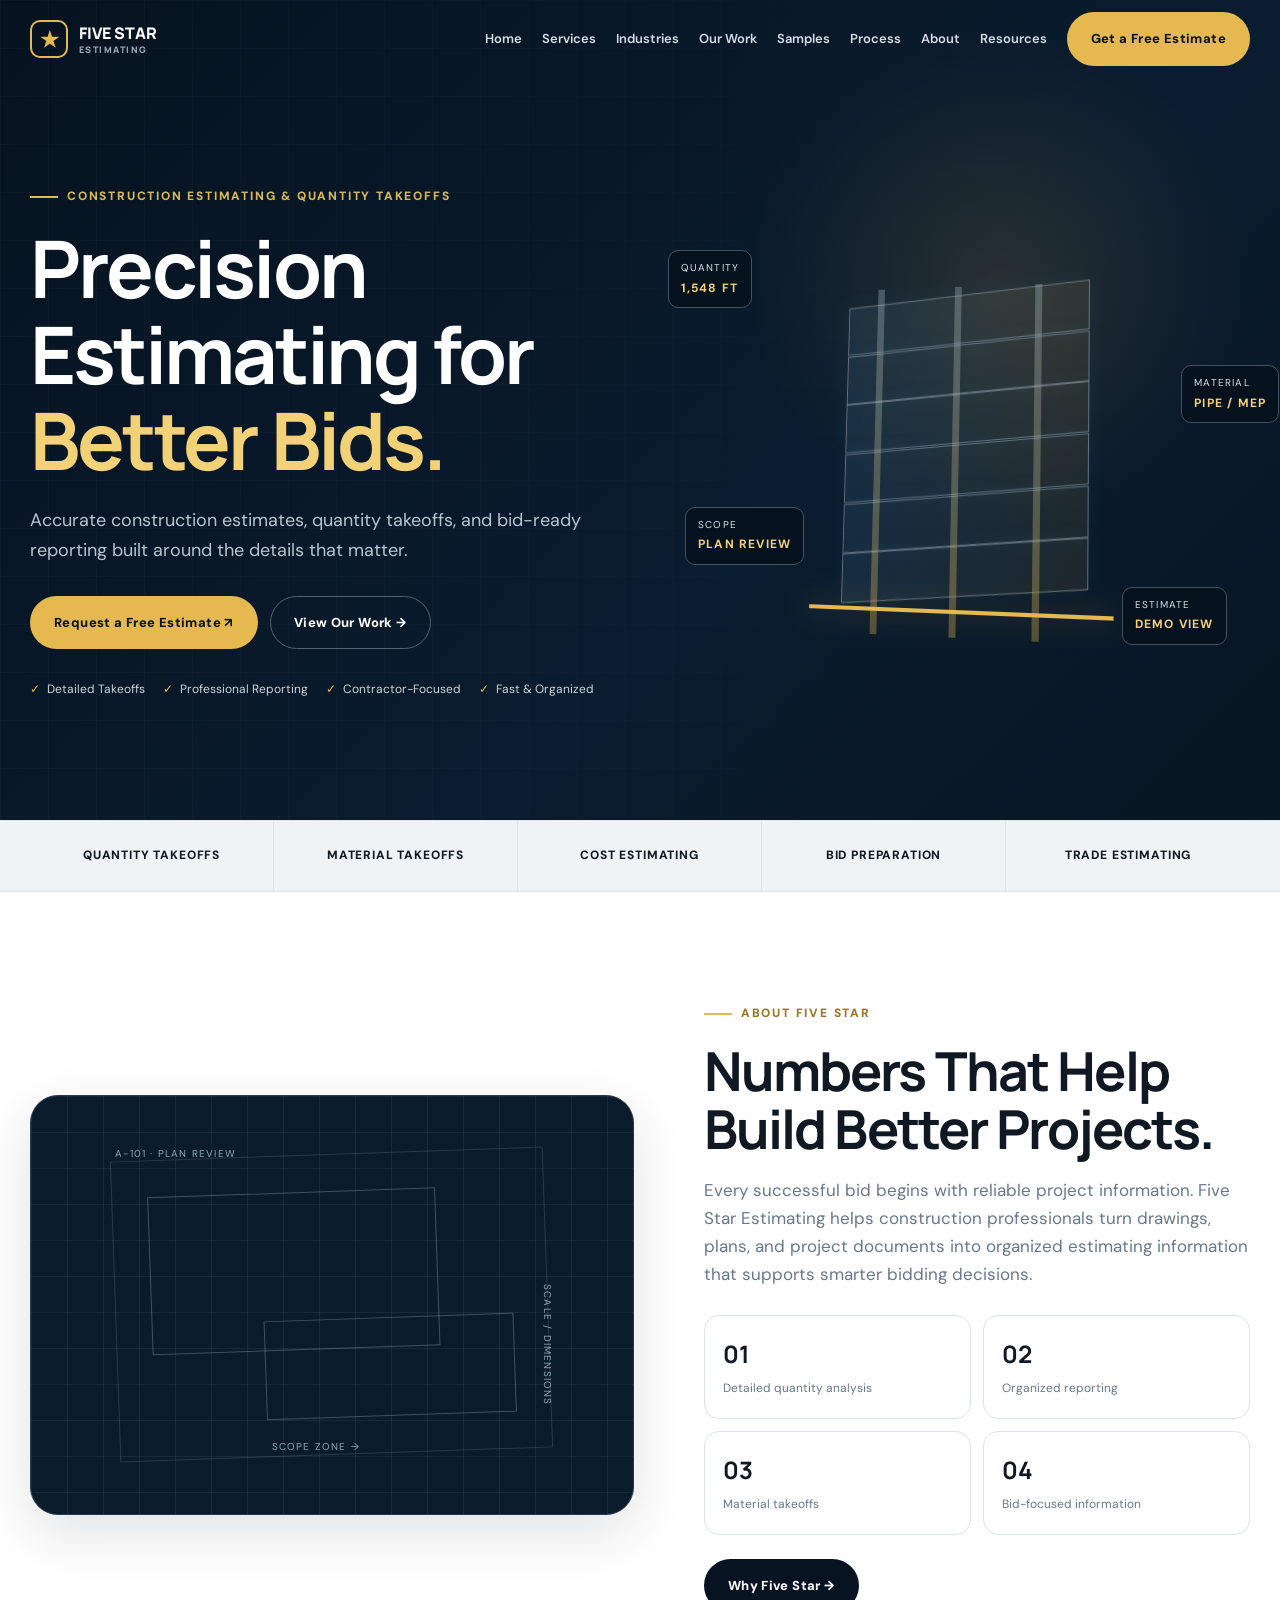
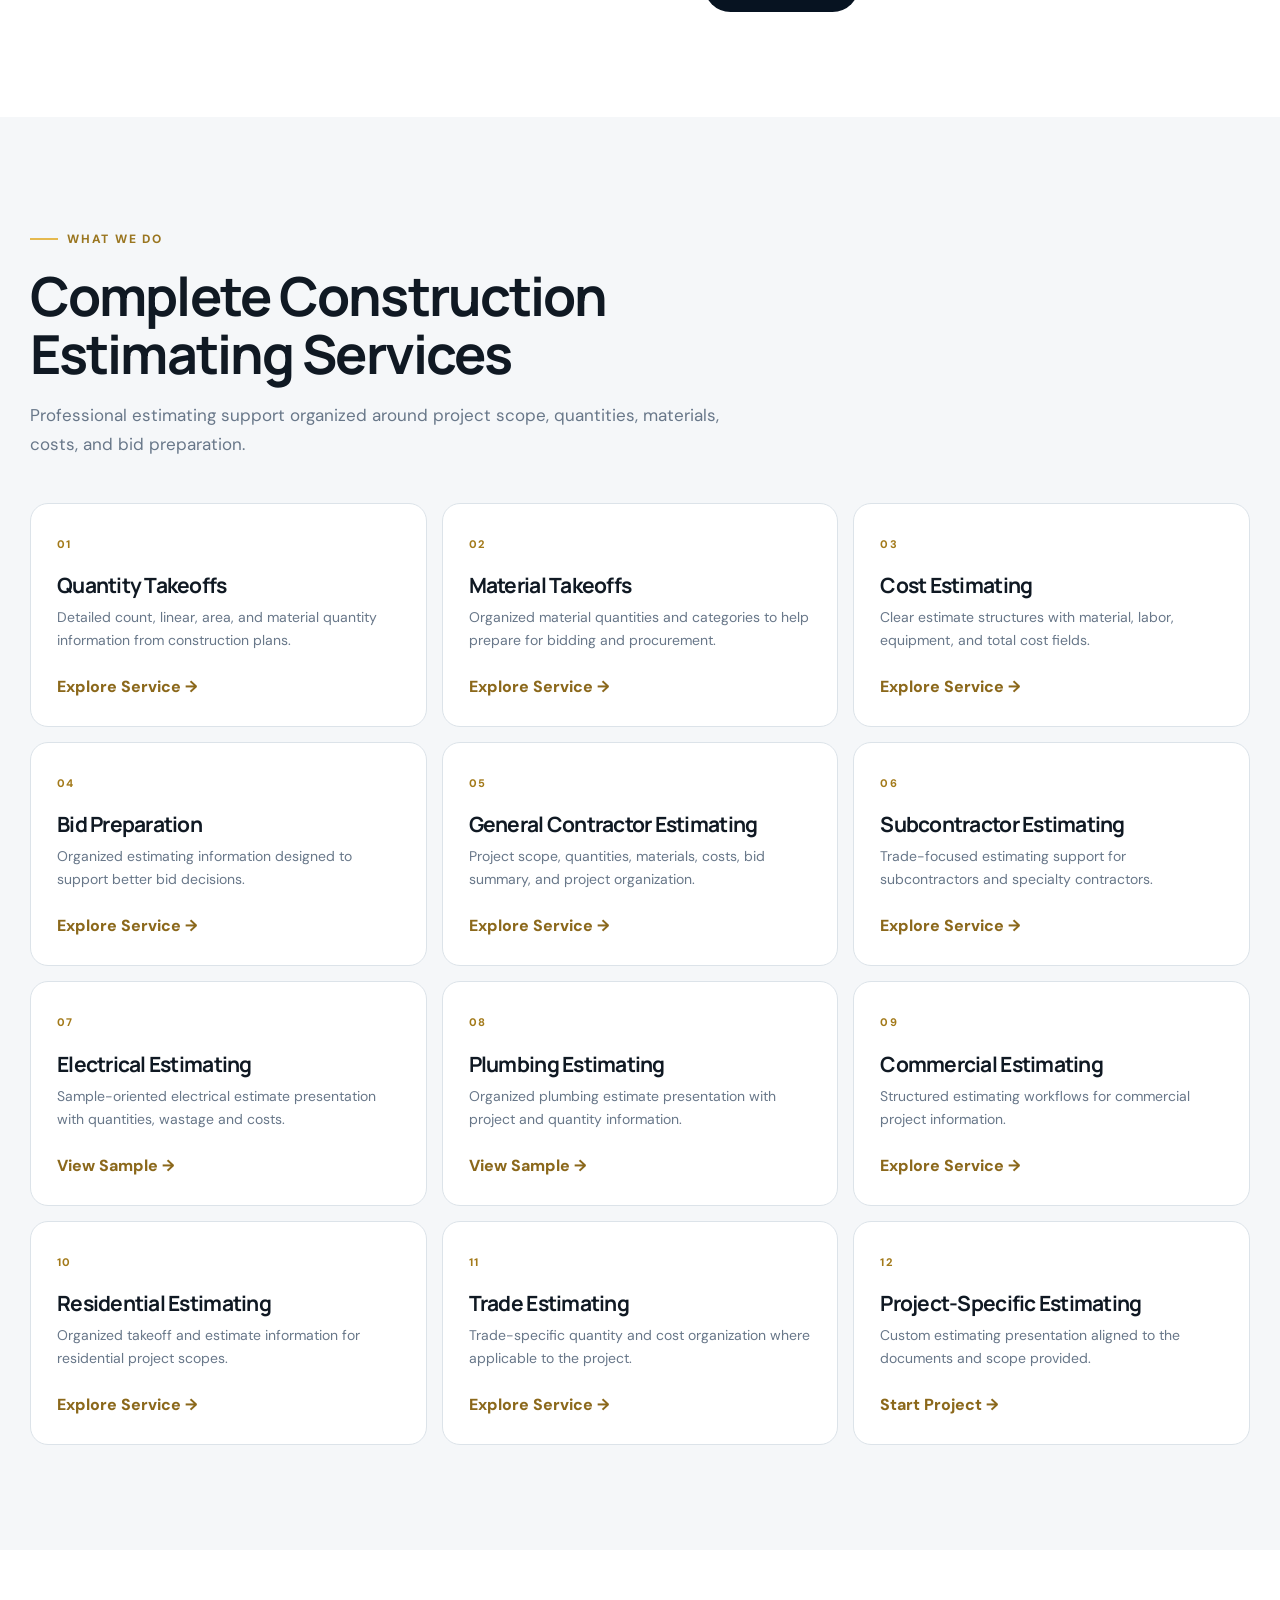
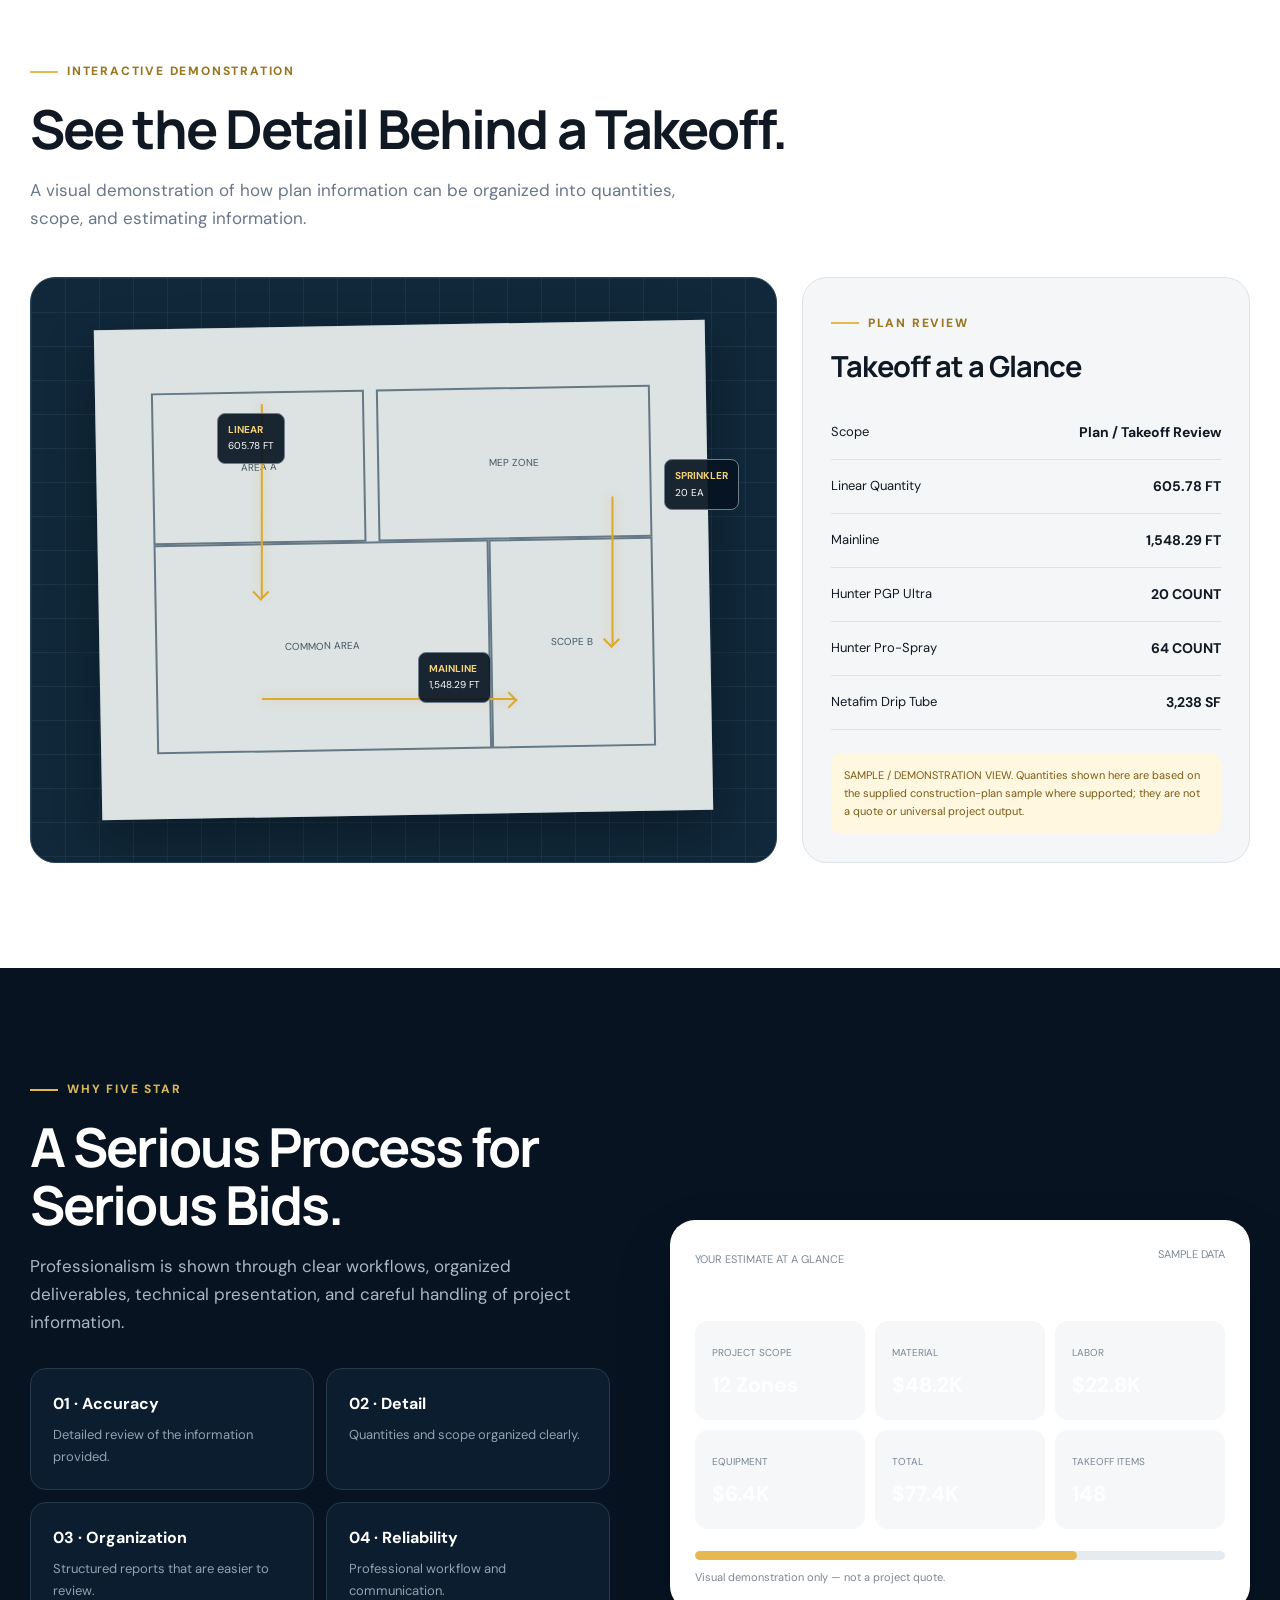
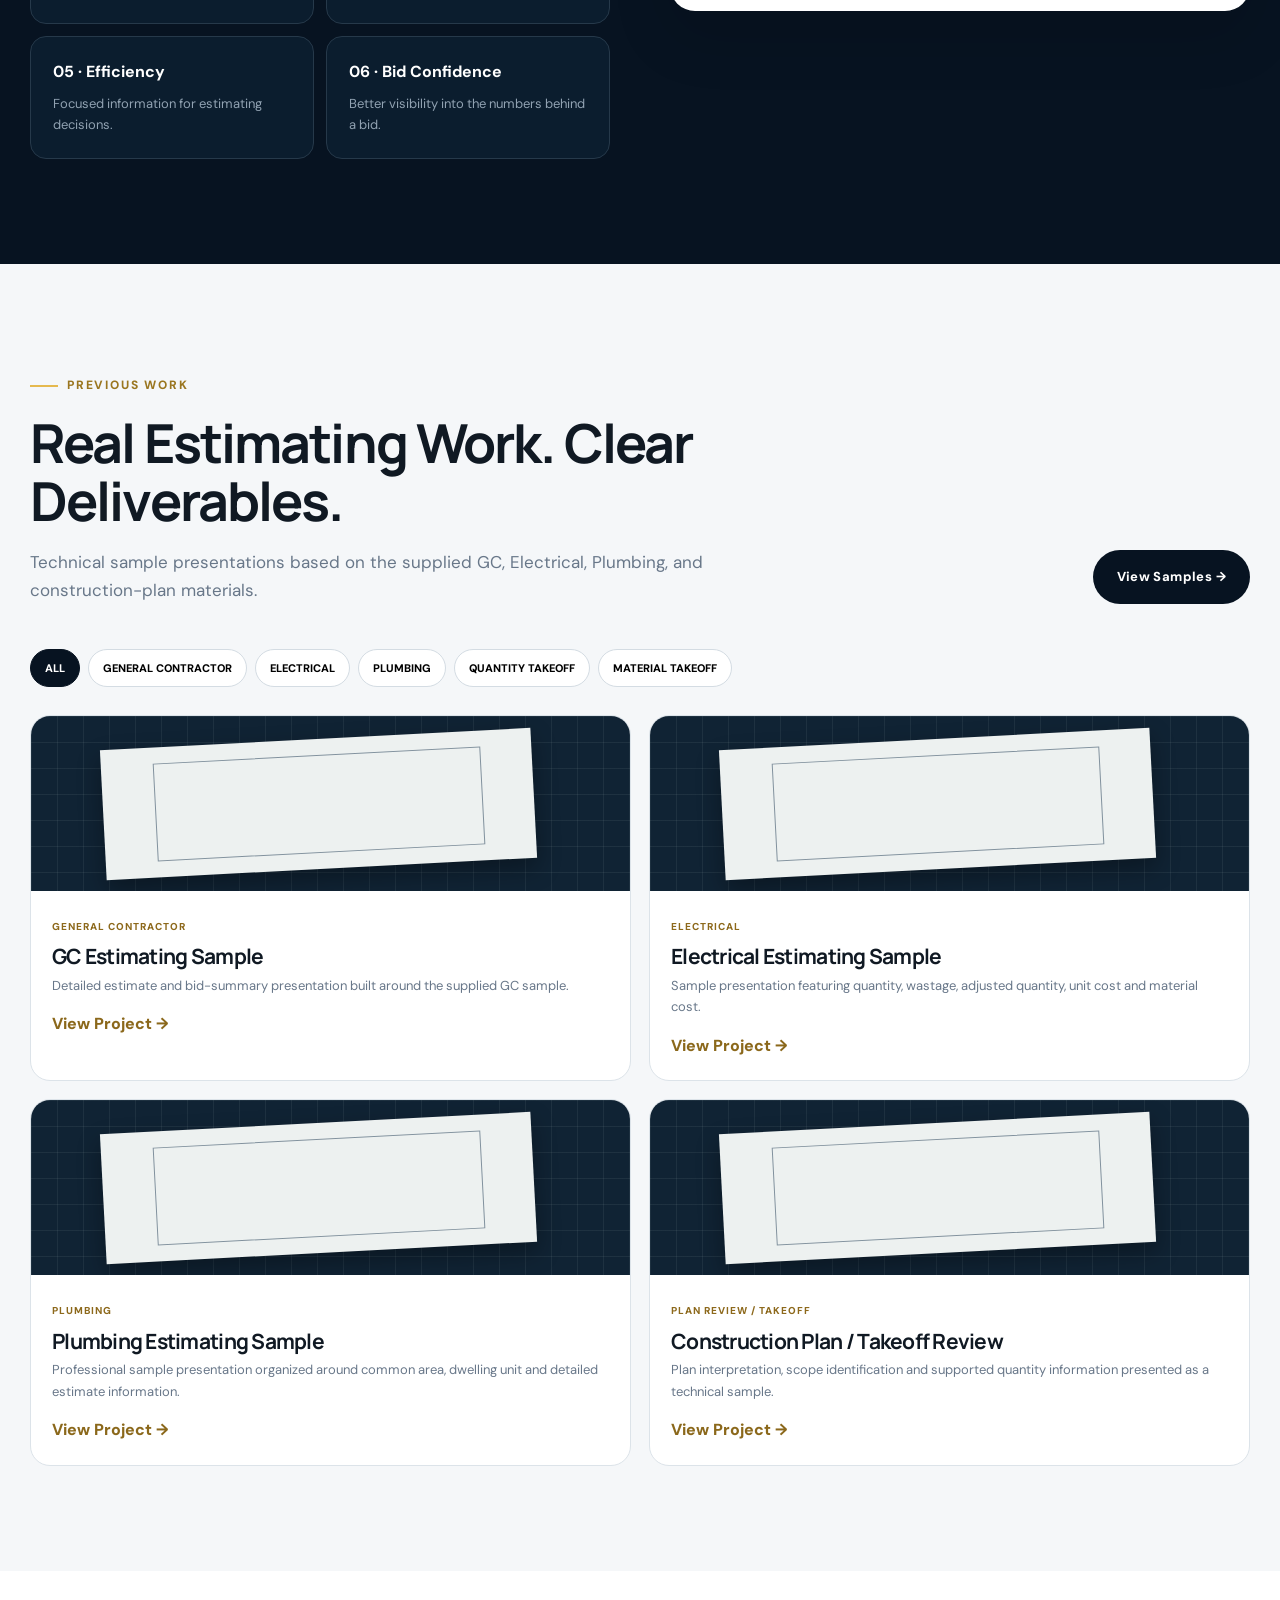
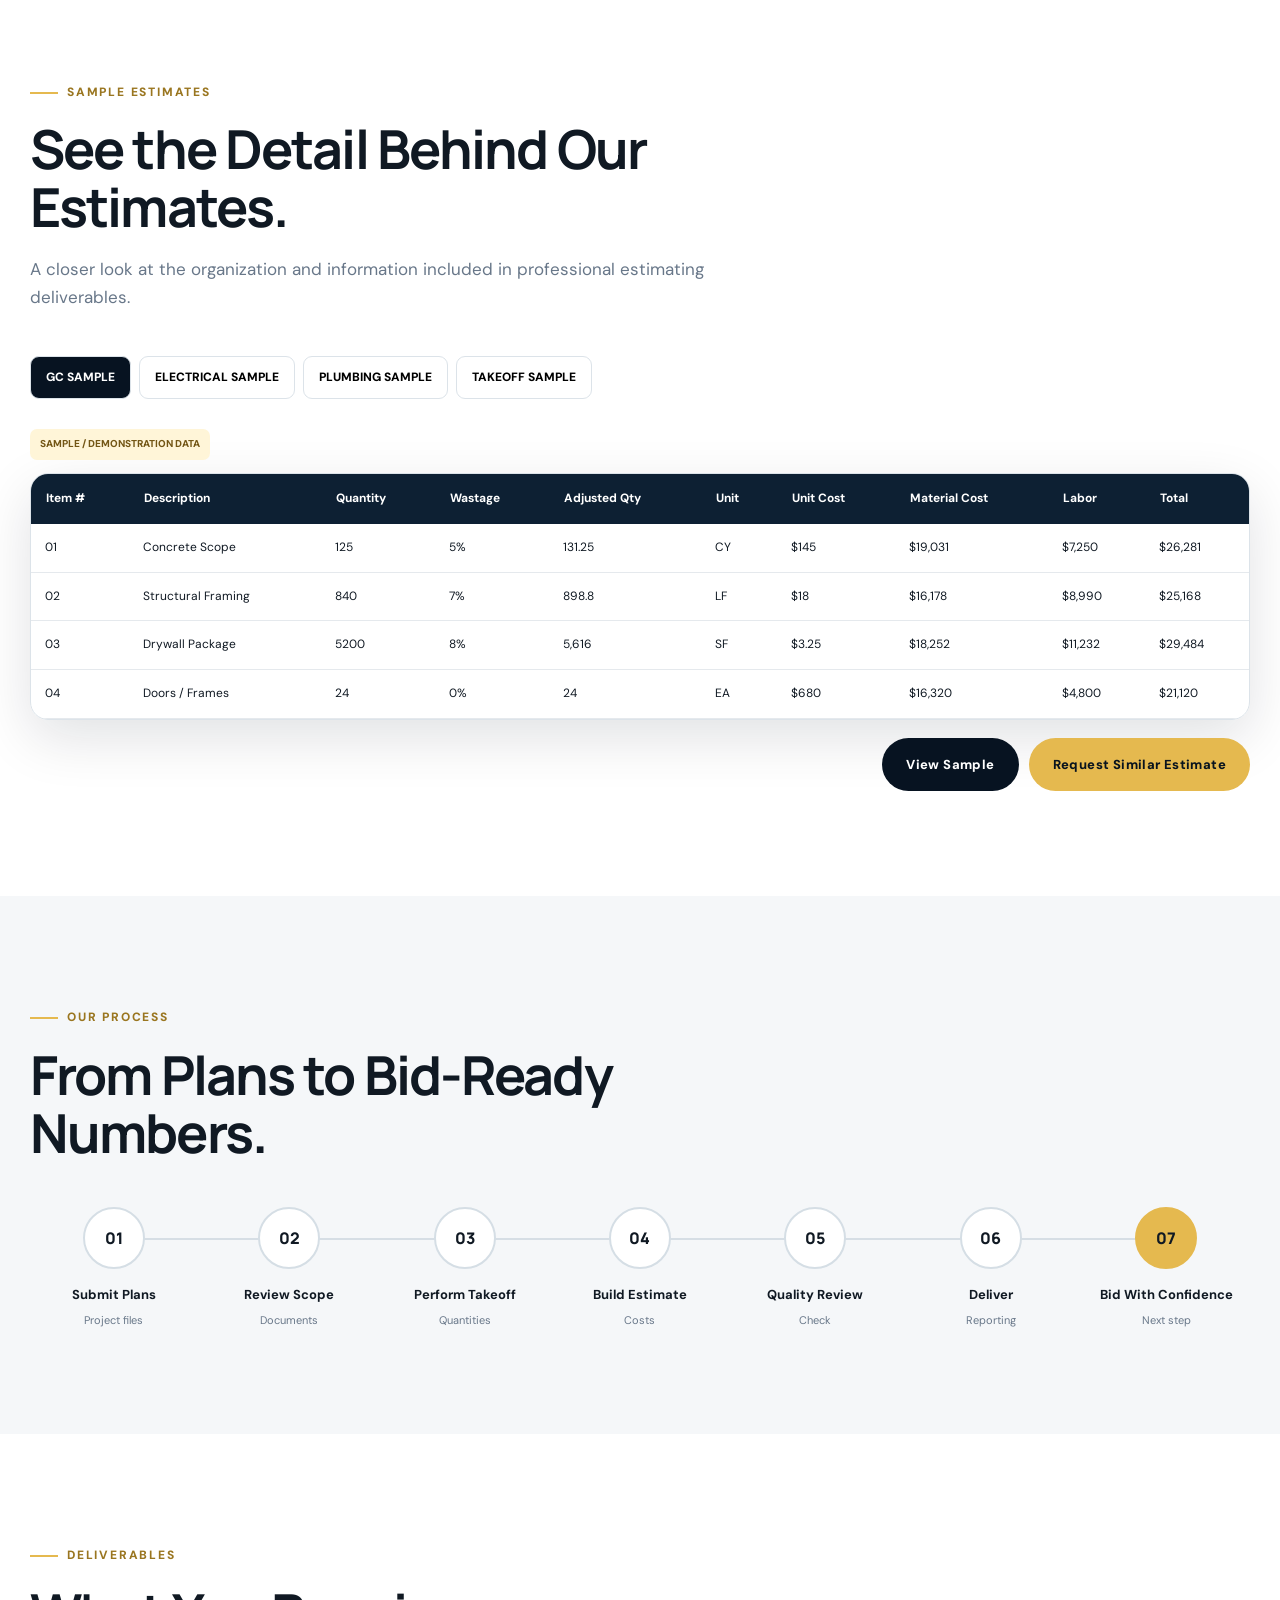
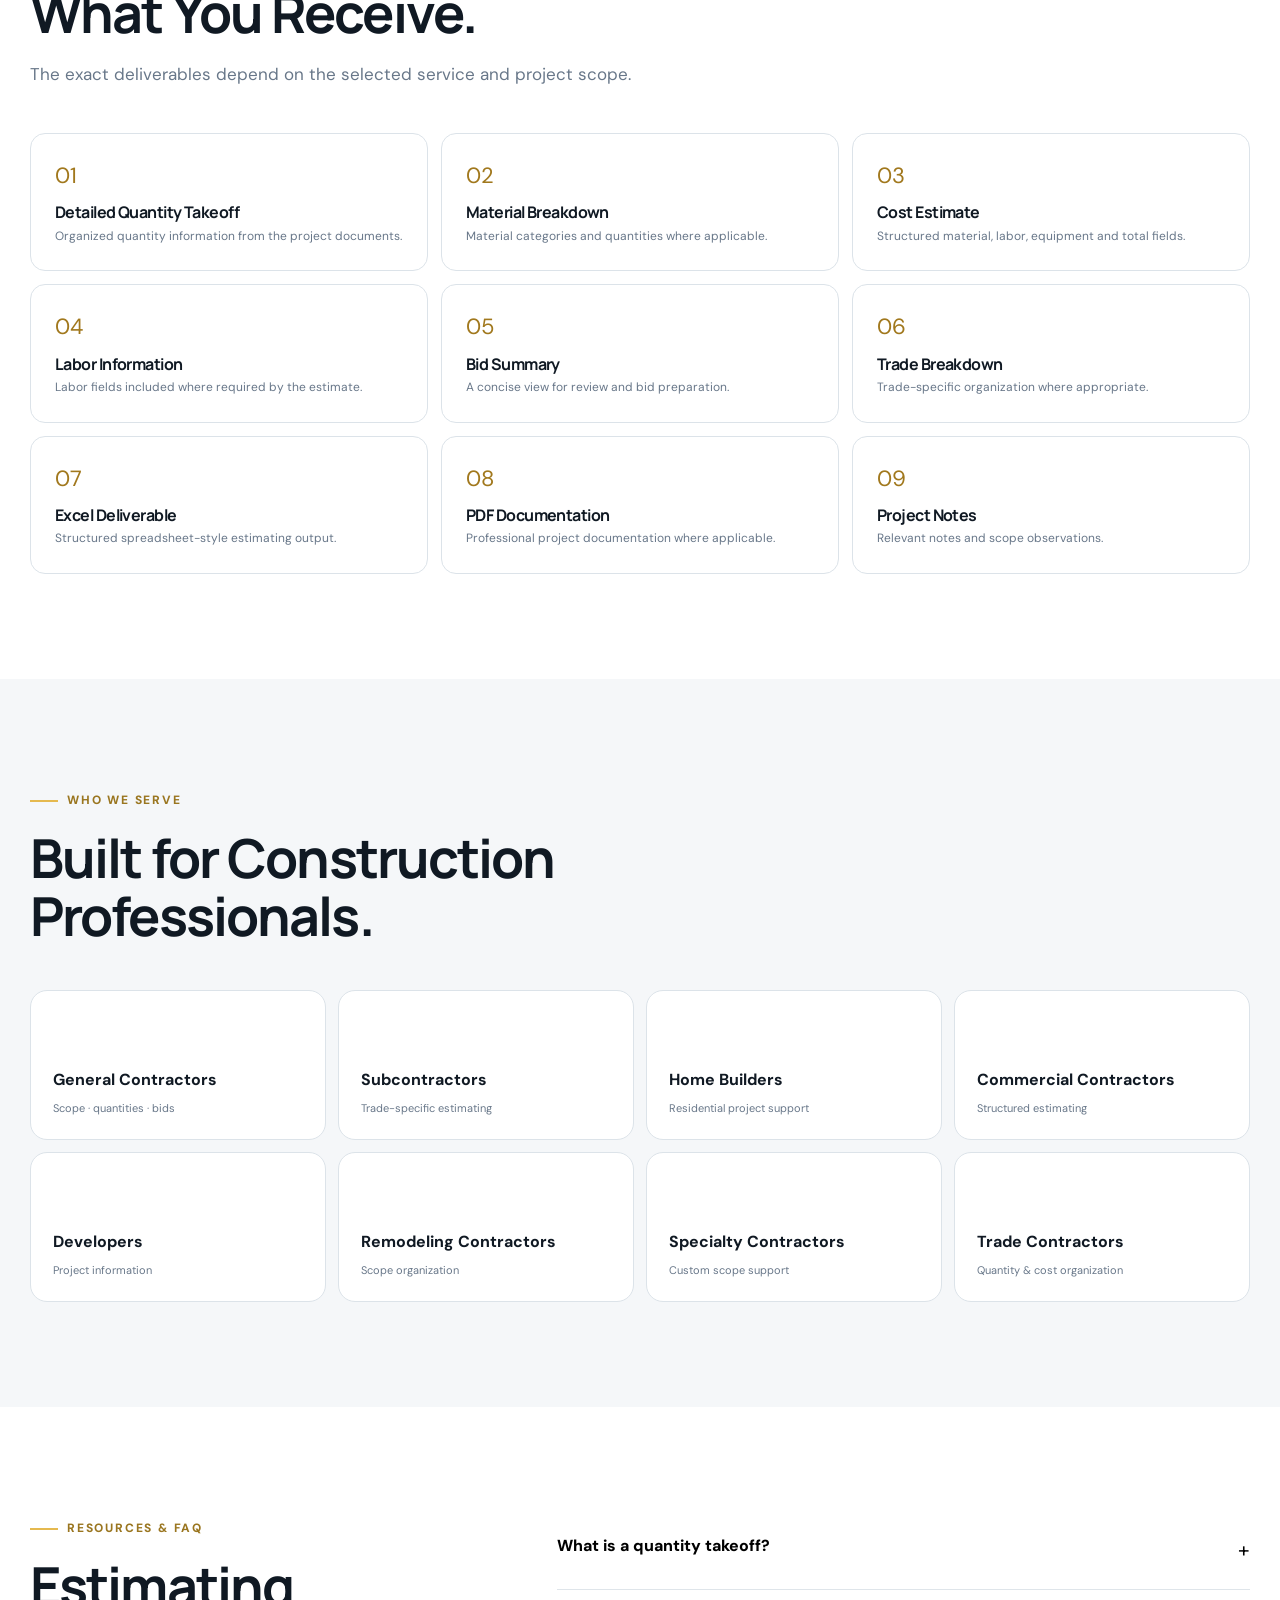
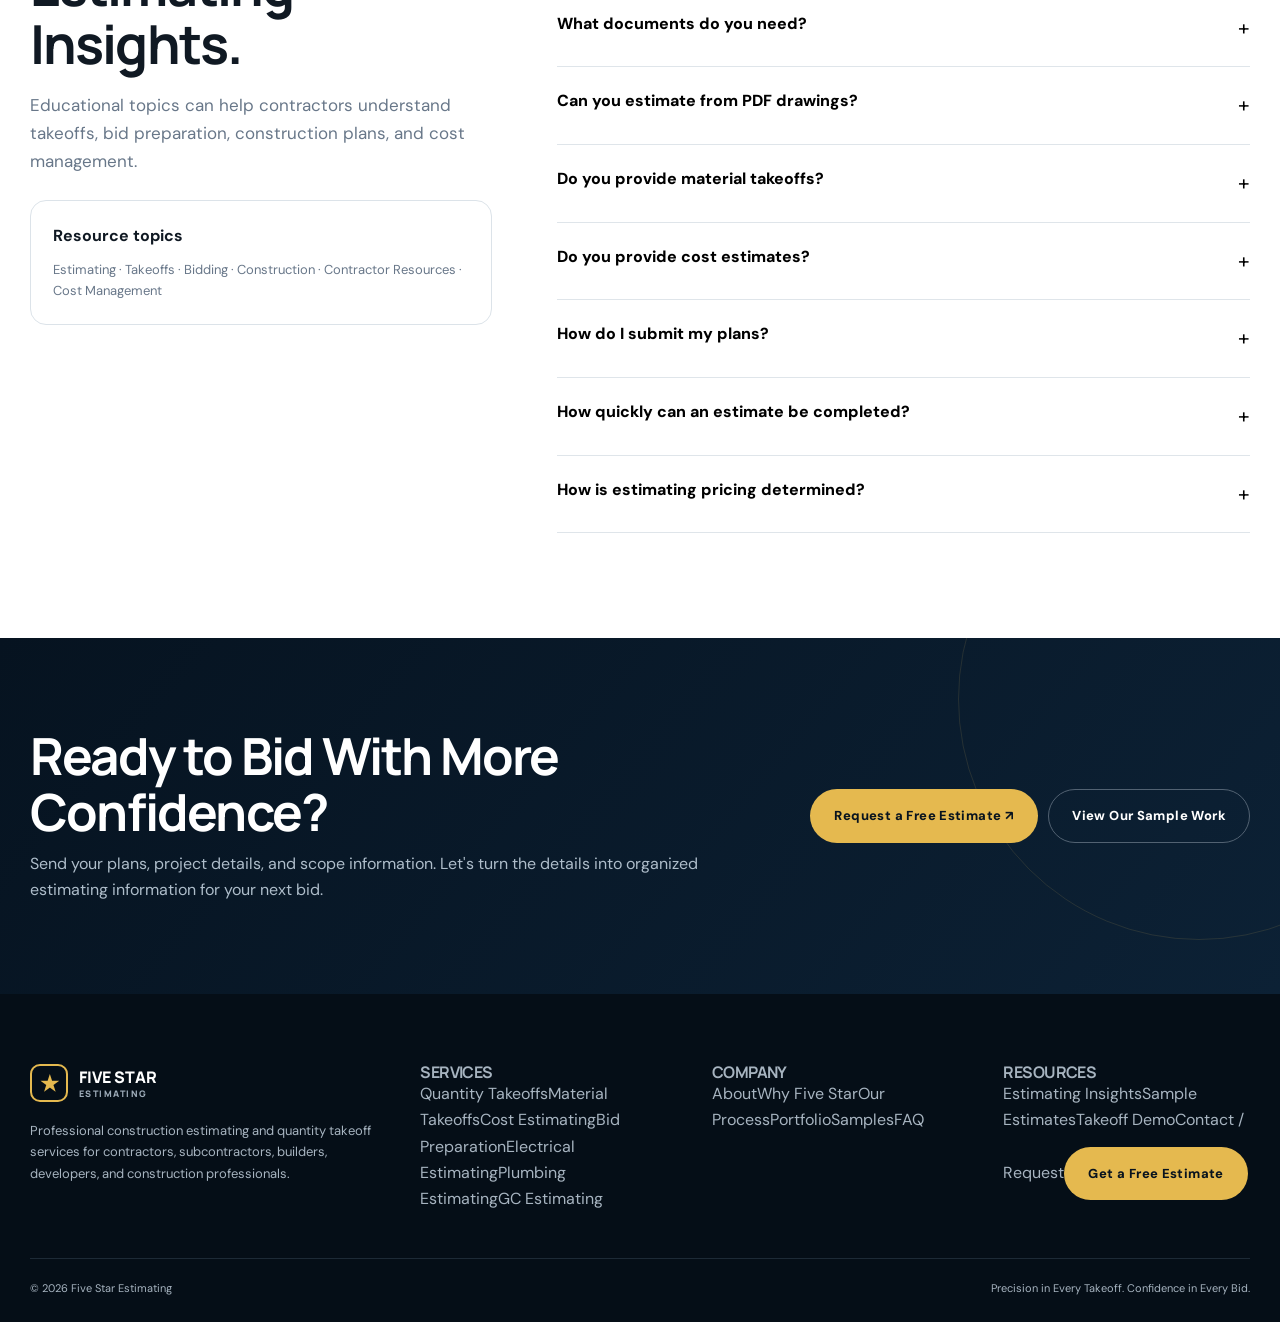
==== commit a75f9b2f: "Add files via upload" ====
--- a/index.html
+++ b/index.html
@@ -29,7 +29,7 @@
       <a href="#home">Home</a><a href="#services">Services</a><a href="#industries">Industries</a>
       <a href="#portfolio">Our Work</a><a href="#samples">Samples</a><a href="#process">Process</a>
       <a href="#about">About</a><a href="#resources">Resources</a>
-      <button class="btn btn-gold" onclick="openQuote()">Get a Free Estimate</button>
+      <a class="btn btn-gold" href="contact.html">Get a Free Estimate</a>
     </nav>
     <button class="menu" id="menuBtn" aria-label="Open menu">☰</button>
   </div>
@@ -44,7 +44,7 @@
       <h1>Precision Estimating for <em>Better Bids.</em></h1>
       <p>Accurate construction estimates, quantity takeoffs, and bid-ready reporting built around the details that matter.</p>
       <div class="hero-actions">
-        <button class="btn btn-gold" onclick="openQuote()">Request a Free Estimate ↗</button>
+        <a class="btn btn-gold" href="contact.html">Request a Free Estimate ↗</a>
         <a class="btn btn-white" href="#portfolio">View Our Work →</a>
       </div>
       <div class="trust-mini">
@@ -241,7 +241,7 @@
 <section class="cta">
 <div class="container">
  <div><h2>Ready to Bid With More Confidence?</h2><p>Send your plans, project details, and scope information. Let's turn the details into organized estimating information for your next bid.</p></div>
- <div style="display:flex;gap:10px;flex-wrap:wrap"><button class="btn btn-gold" onclick="openQuote()">Request a Free Estimate ↗</button><a class="btn btn-white" href="#portfolio">View Our Sample Work</a></div>
+ <div style="display:flex;gap:10px;flex-wrap:wrap"><a class="btn btn-gold" href="contact.html">Request a Free Estimate ↗</a><a class="btn btn-white" href="#portfolio">View Our Sample Work</a></div>
 </div>
 </section>
 </main>
@@ -252,7 +252,7 @@
   <div class="footer-brand"><a class="logo" href="#home"><span class="logo-mark"></span><span>FIVE STAR<small>ESTIMATING</small></span></a><p>Professional construction estimating and quantity takeoff services for contractors, subcontractors, builders, developers, and construction professionals.</p></div>
   <div><h4>SERVICES</h4><a href="#services">Quantity Takeoffs</a><a href="#services">Material Takeoffs</a><a href="#services">Cost Estimating</a><a href="#services">Bid Preparation</a><a href="#services">Electrical Estimating</a><a href="#services">Plumbing Estimating</a><a href="#services">GC Estimating</a></div>
   <div><h4>COMPANY</h4><a href="#about">About</a><a href="#why">Why Five Star</a><a href="#process">Our Process</a><a href="#portfolio">Portfolio</a><a href="#samples">Samples</a><a href="#resources">FAQ</a></div>
-  <div><h4>RESOURCES</h4><a href="#resources">Estimating Insights</a><a href="#samples">Sample Estimates</a><a href="#takeoff">Takeoff Demo</a><a href="#home">Contact / Request</a><button class="btn btn-gold" style="margin-top:13px" onclick="openQuote()">Get a Free Estimate</button></div>
+  <div><h4>RESOURCES</h4><a href="#resources">Estimating Insights</a><a href="#samples">Sample Estimates</a><a href="#takeoff">Takeoff Demo</a><a href="contact.html">Contact / Request</a><a class="btn btn-gold" style="margin-top:13px" href="contact.html">Get a Free Estimate</a></div>
  </div>
  <div class="copyright"><div>© 2026 Five Star Estimating</div><div>Precision in Every Takeoff. Confidence in Every Bid.</div></div>
 </div>
--- a/style.css
+++ b/style.css
@@ -127,3 +127,24 @@
 @media(prefers-reduced-motion:reduce){
  html{scroll-behavior:auto}*,*:before,*:after{animation:none!important;transition:none!important}.reveal{opacity:1;transform:none}
 }
+
+/* Footer contact / team / social block */
+.footer-contact{
+  margin-top:42px;padding:34px 0 26px;border-top:1px solid #1d2a36;border-bottom:1px solid #1d2a36;
+  display:grid;grid-template-columns:1.15fr 1.6fr auto;gap:28px;align-items:start;
+}
+.footer-contact h3{font-size:26px;color:#fff;margin:4px 0 9px}
+.footer-contact p{font-size:13px;max-width:420px;color:#91a1ae}
+.contact-people{display:grid;grid-template-columns:repeat(2,1fr);gap:12px}
+.contact-person{padding:18px;border:1px solid #243441;border-radius:14px;background:#091622;display:flex;flex-direction:column;gap:4px}
+.contact-person .contact-role{font-size:9px;letter-spacing:.14em;font-weight:800;color:#d9b957}
+.contact-person strong{font-size:16px;color:#fff}
+.contact-person a,.contact-person span:last-child{font-size:12px;color:#a8b6c2;word-break:break-word}
+.contact-person a:hover{color:#f3d277}
+.footer-social{display:flex;flex-direction:column;gap:11px;align-items:flex-start}
+.footer-social>span{font-size:9px;letter-spacing:.13em;font-weight:800;color:#8f9da9}
+.social-icons{display:flex;gap:8px}
+.social-icon{width:38px;height:38px;border-radius:10px;border:1px solid #2a3b49;background:#091622;display:grid;place-items:center;color:#d8e1e8;transition:.2s ease;font-weight:800}
+.social-icon:hover{color:#08131e;background:var(--gold);border-color:var(--gold);transform:translateY(-2px)}
+@media(max-width:1000px){.footer-contact{grid-template-columns:1fr}}
+@media(max-width:650px){.contact-people{grid-template-columns:1fr}}
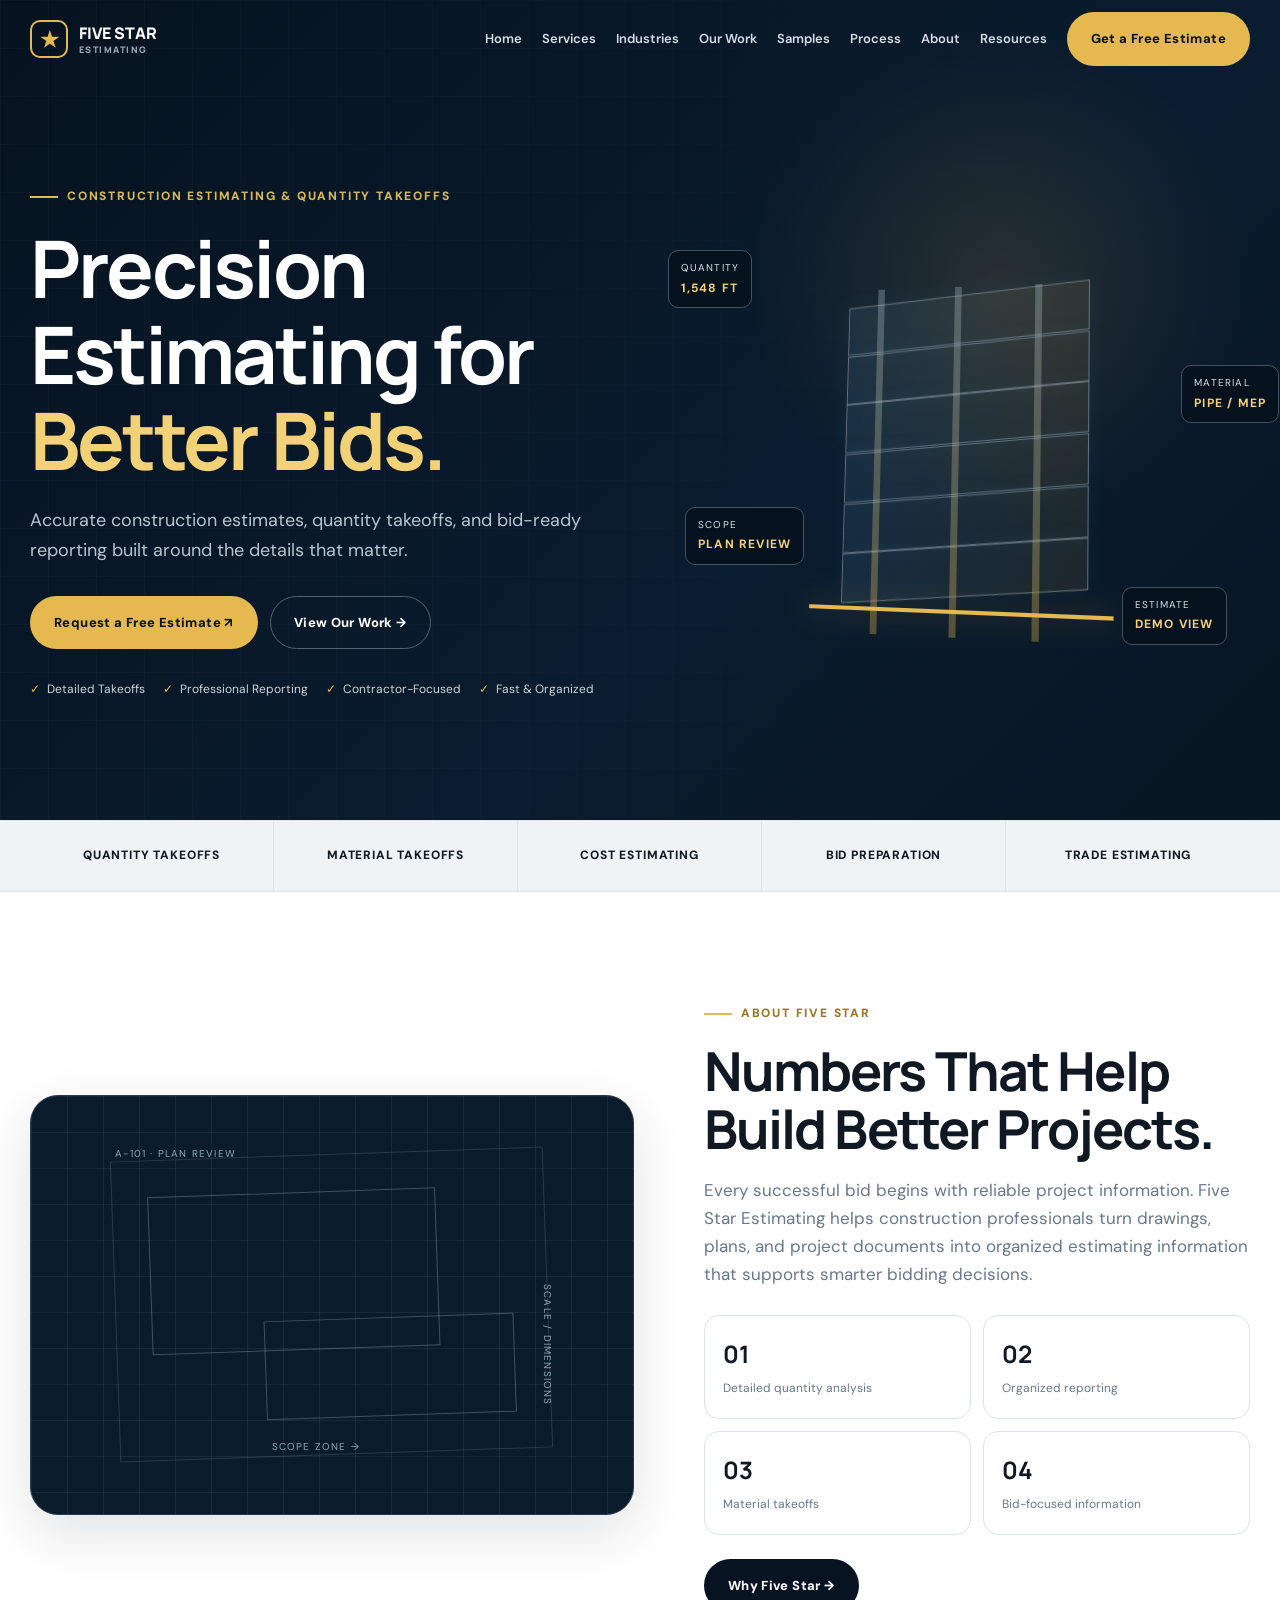
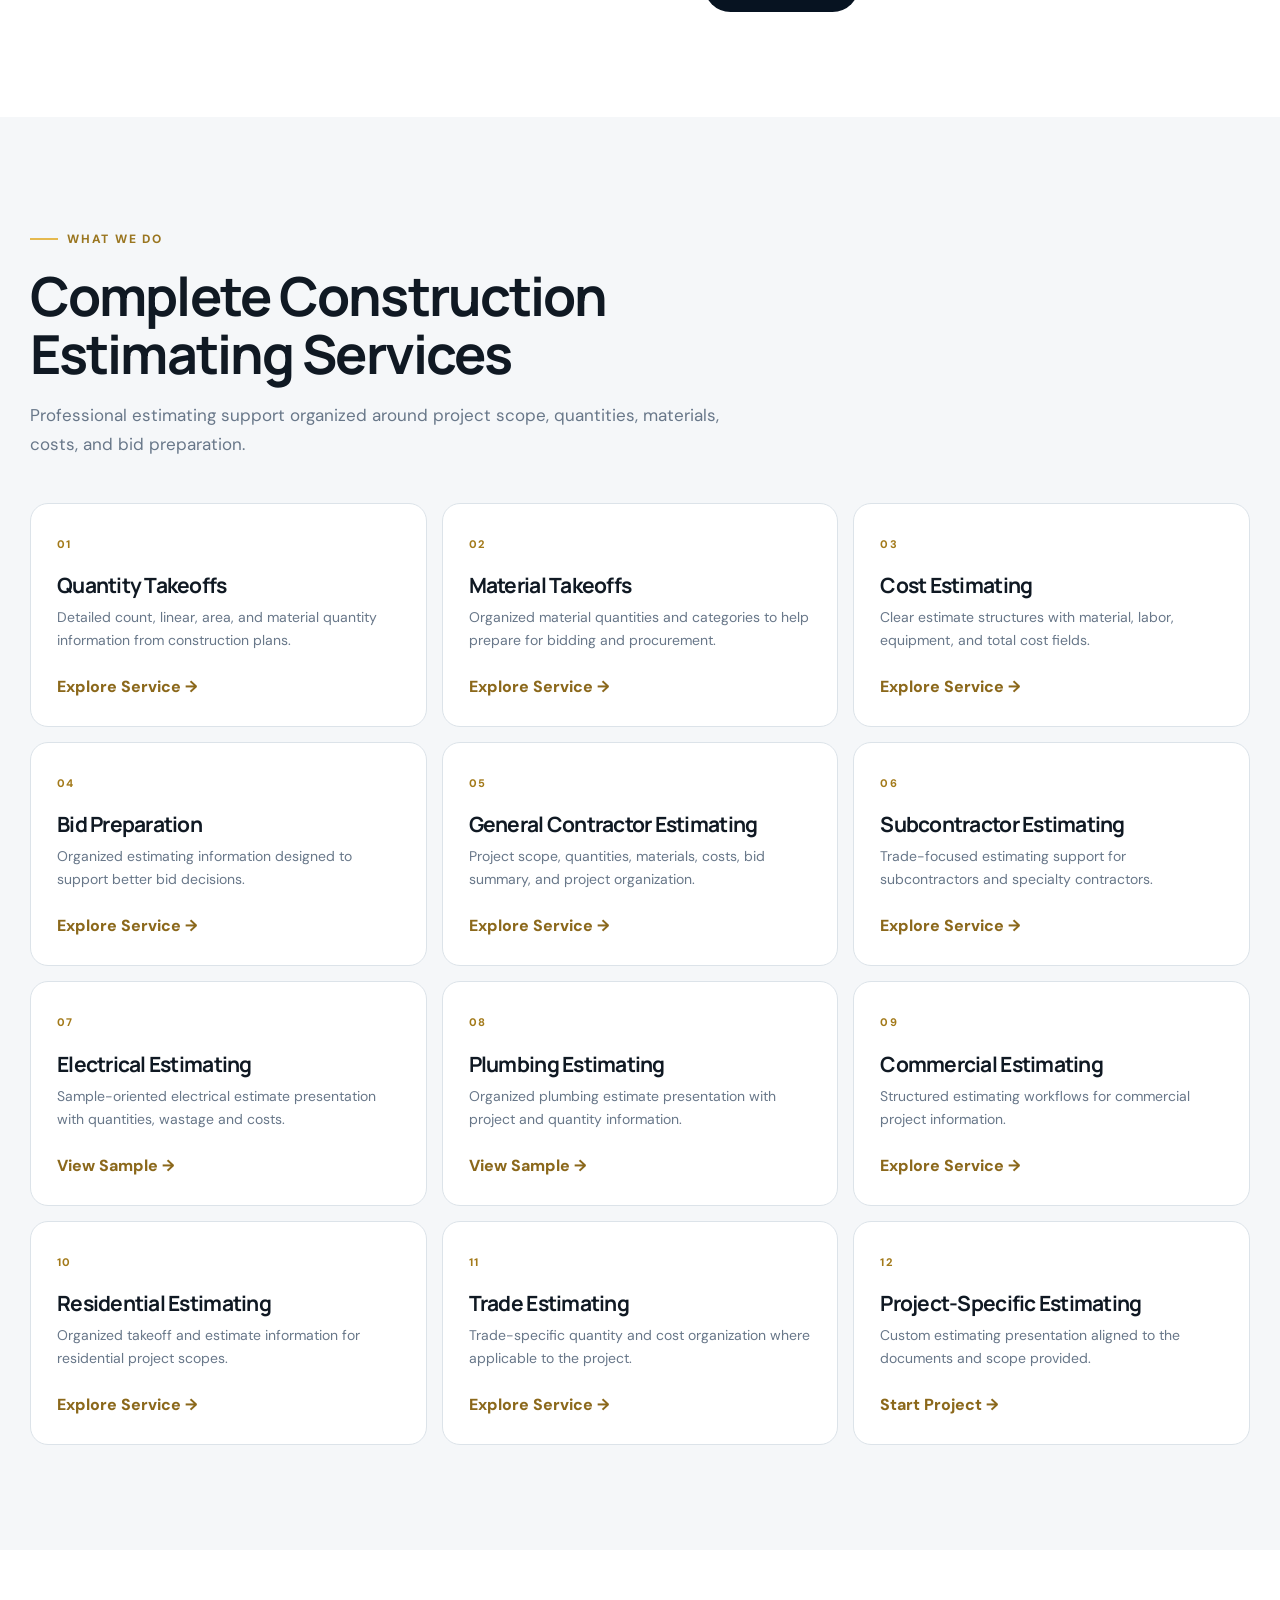
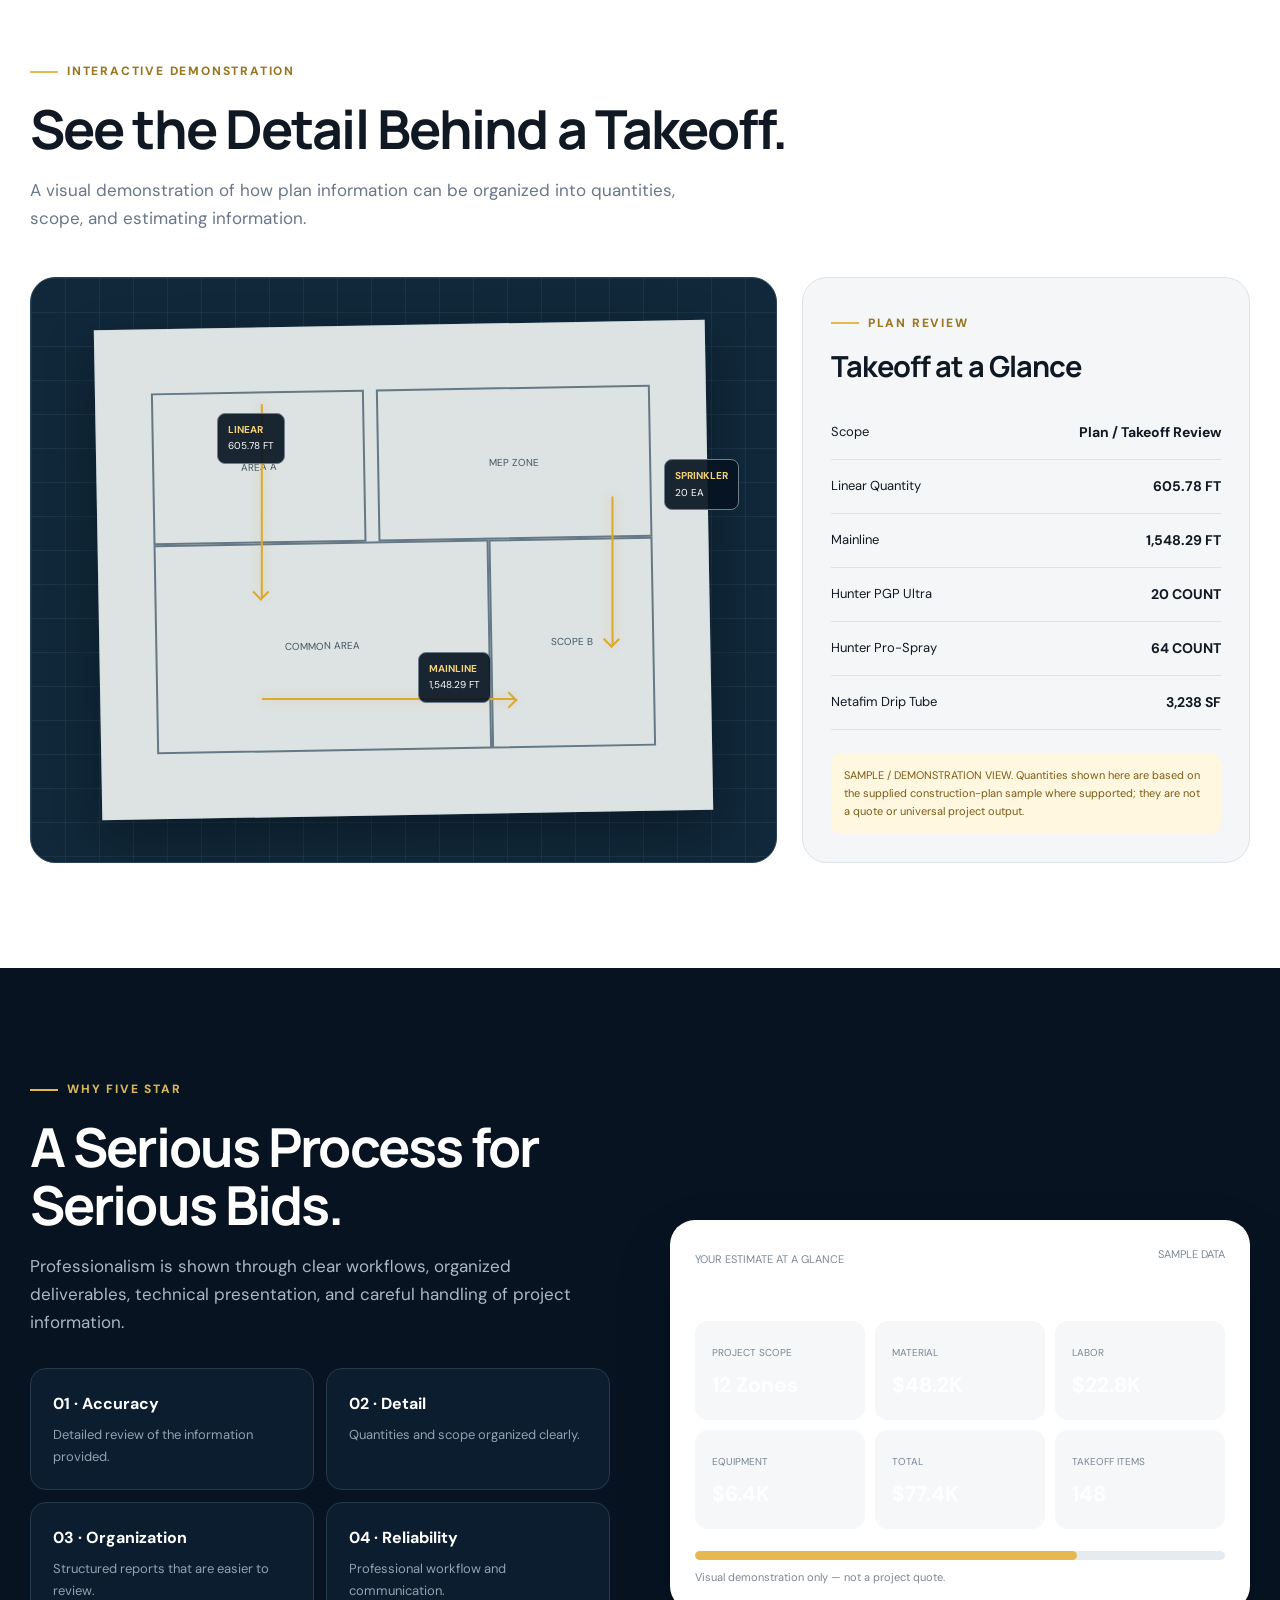
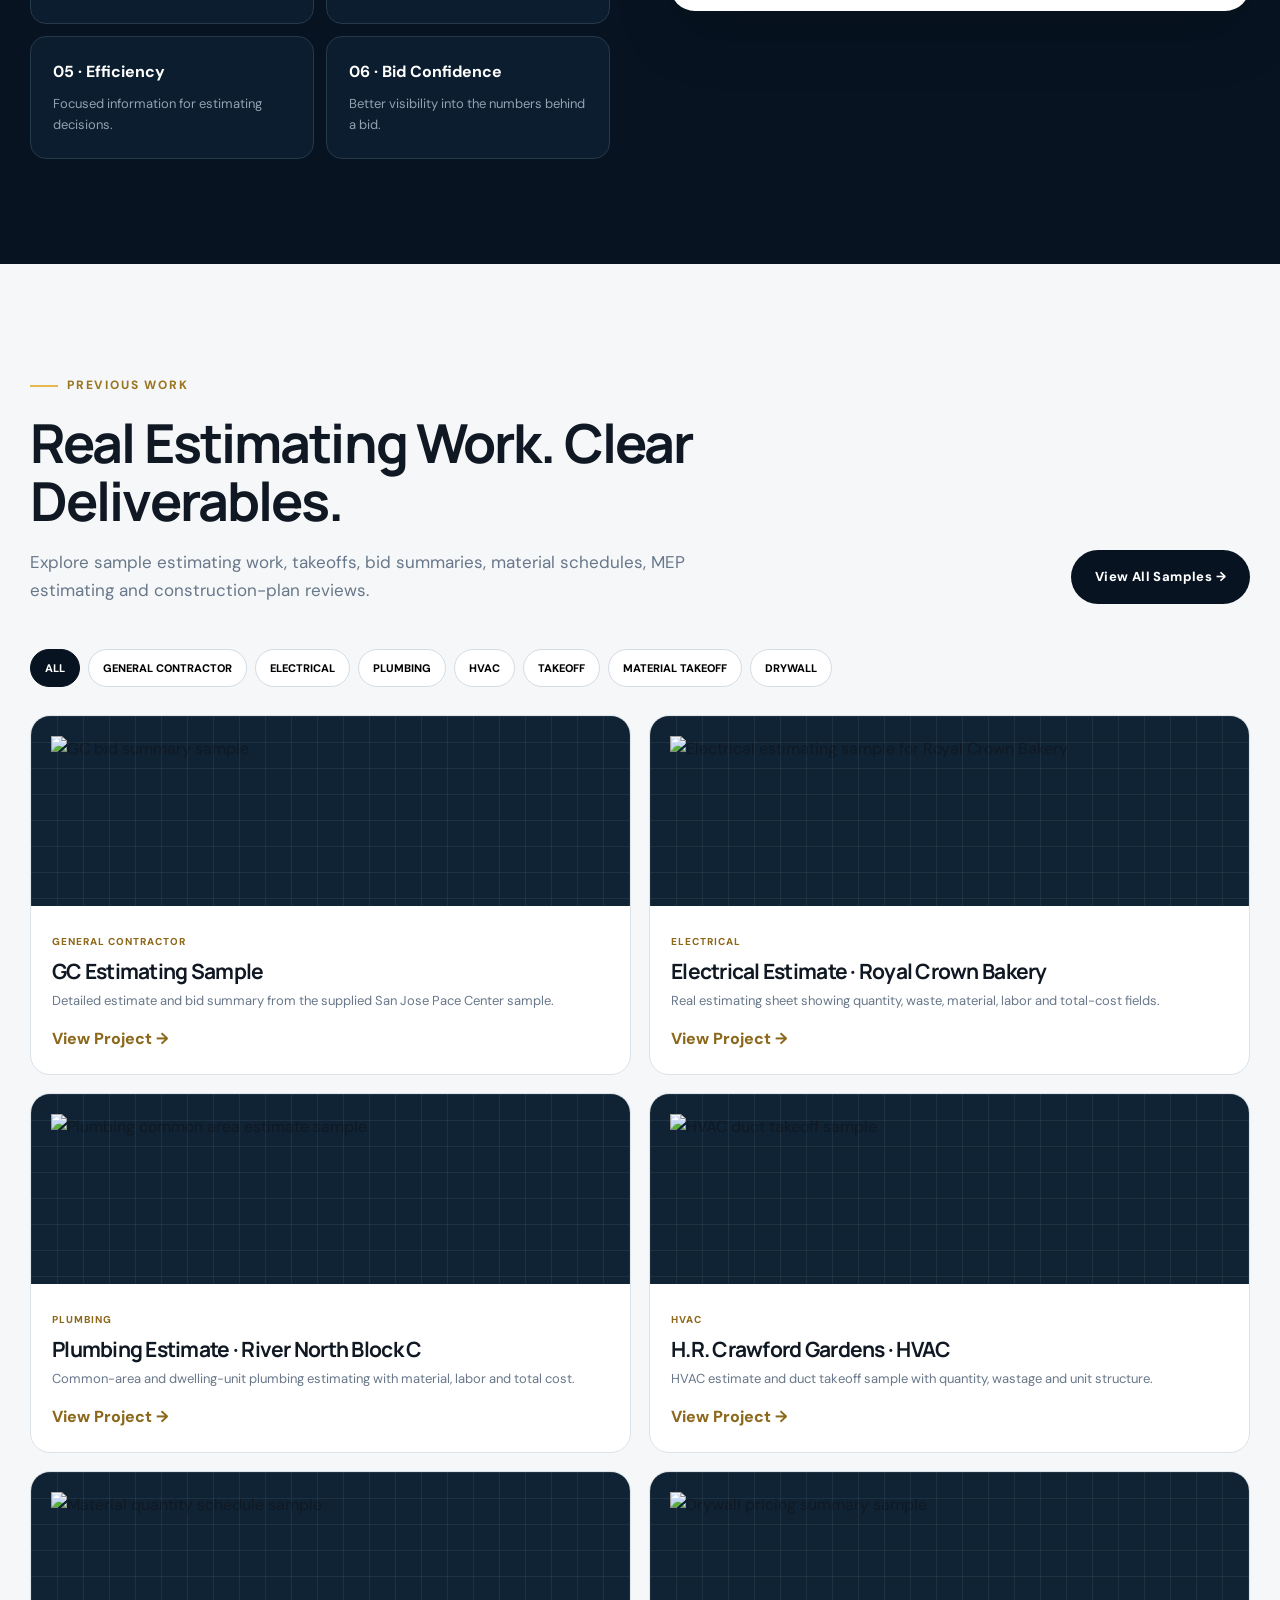
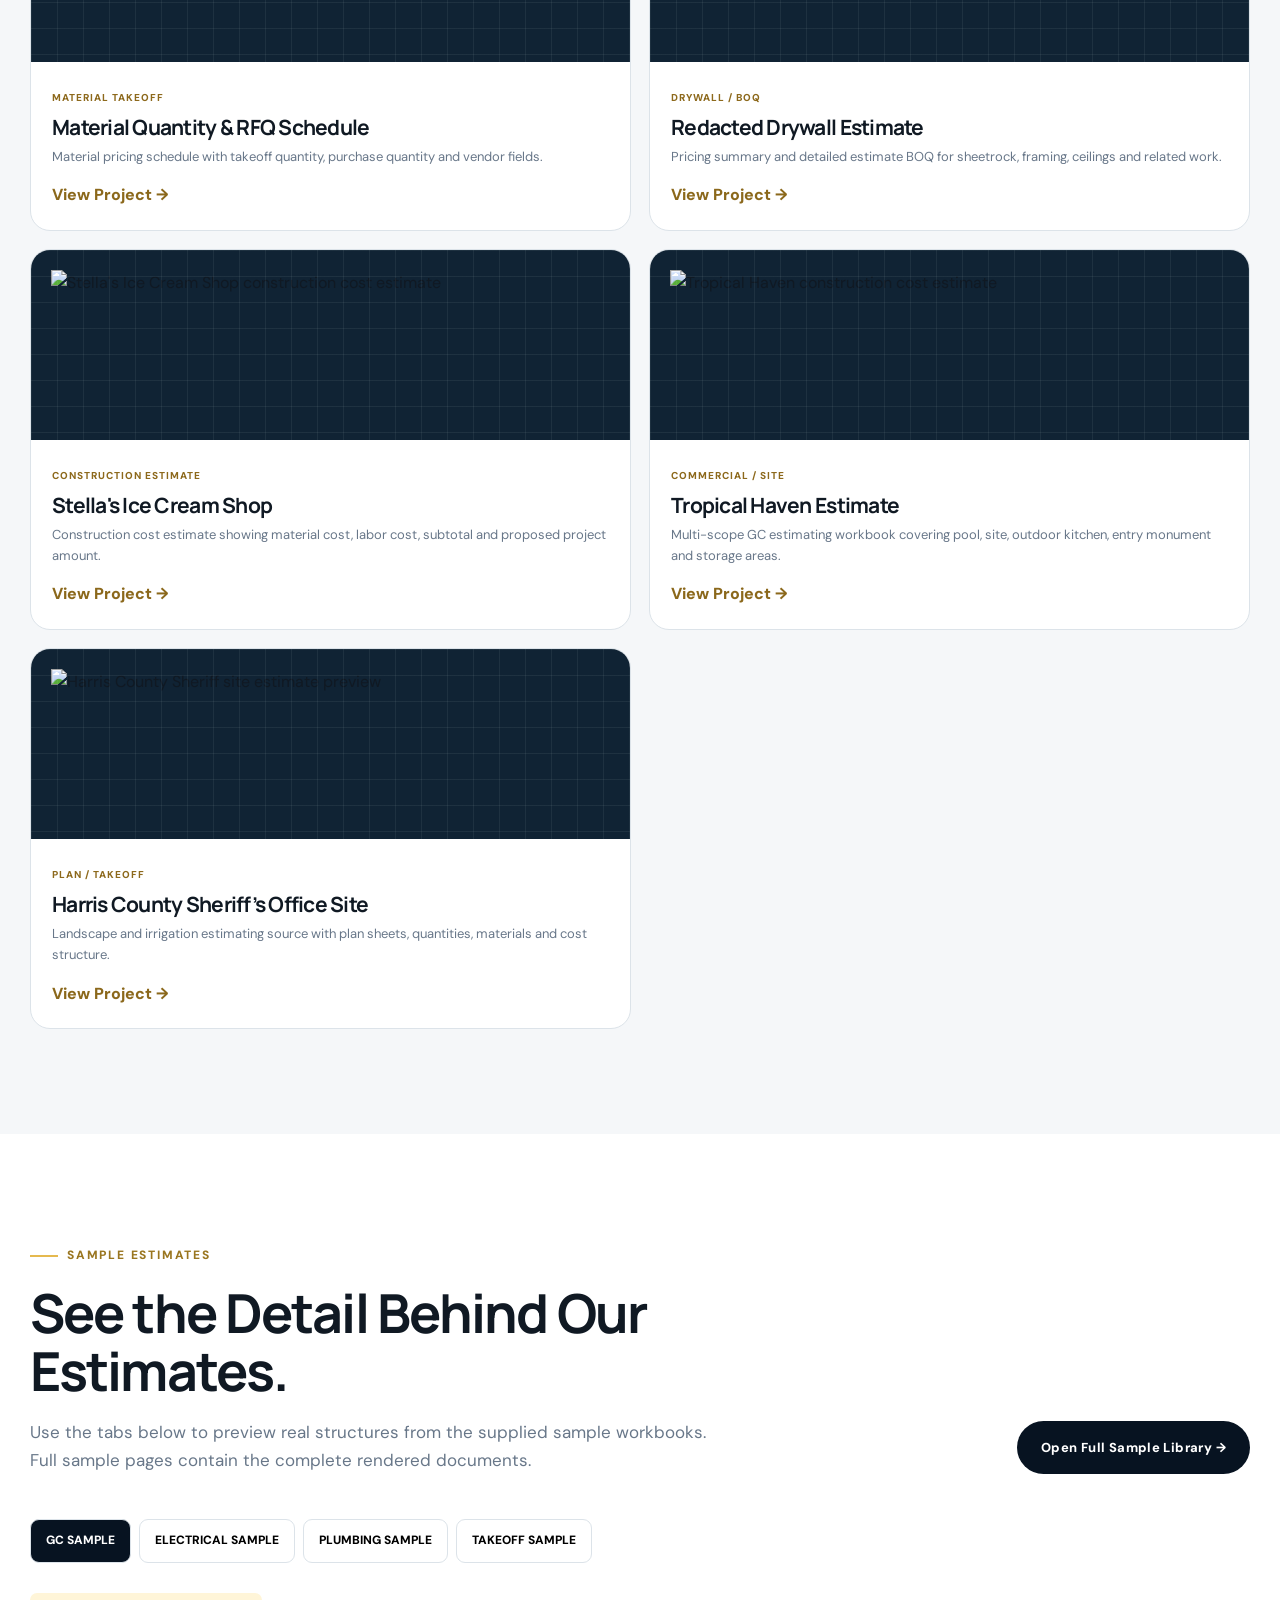
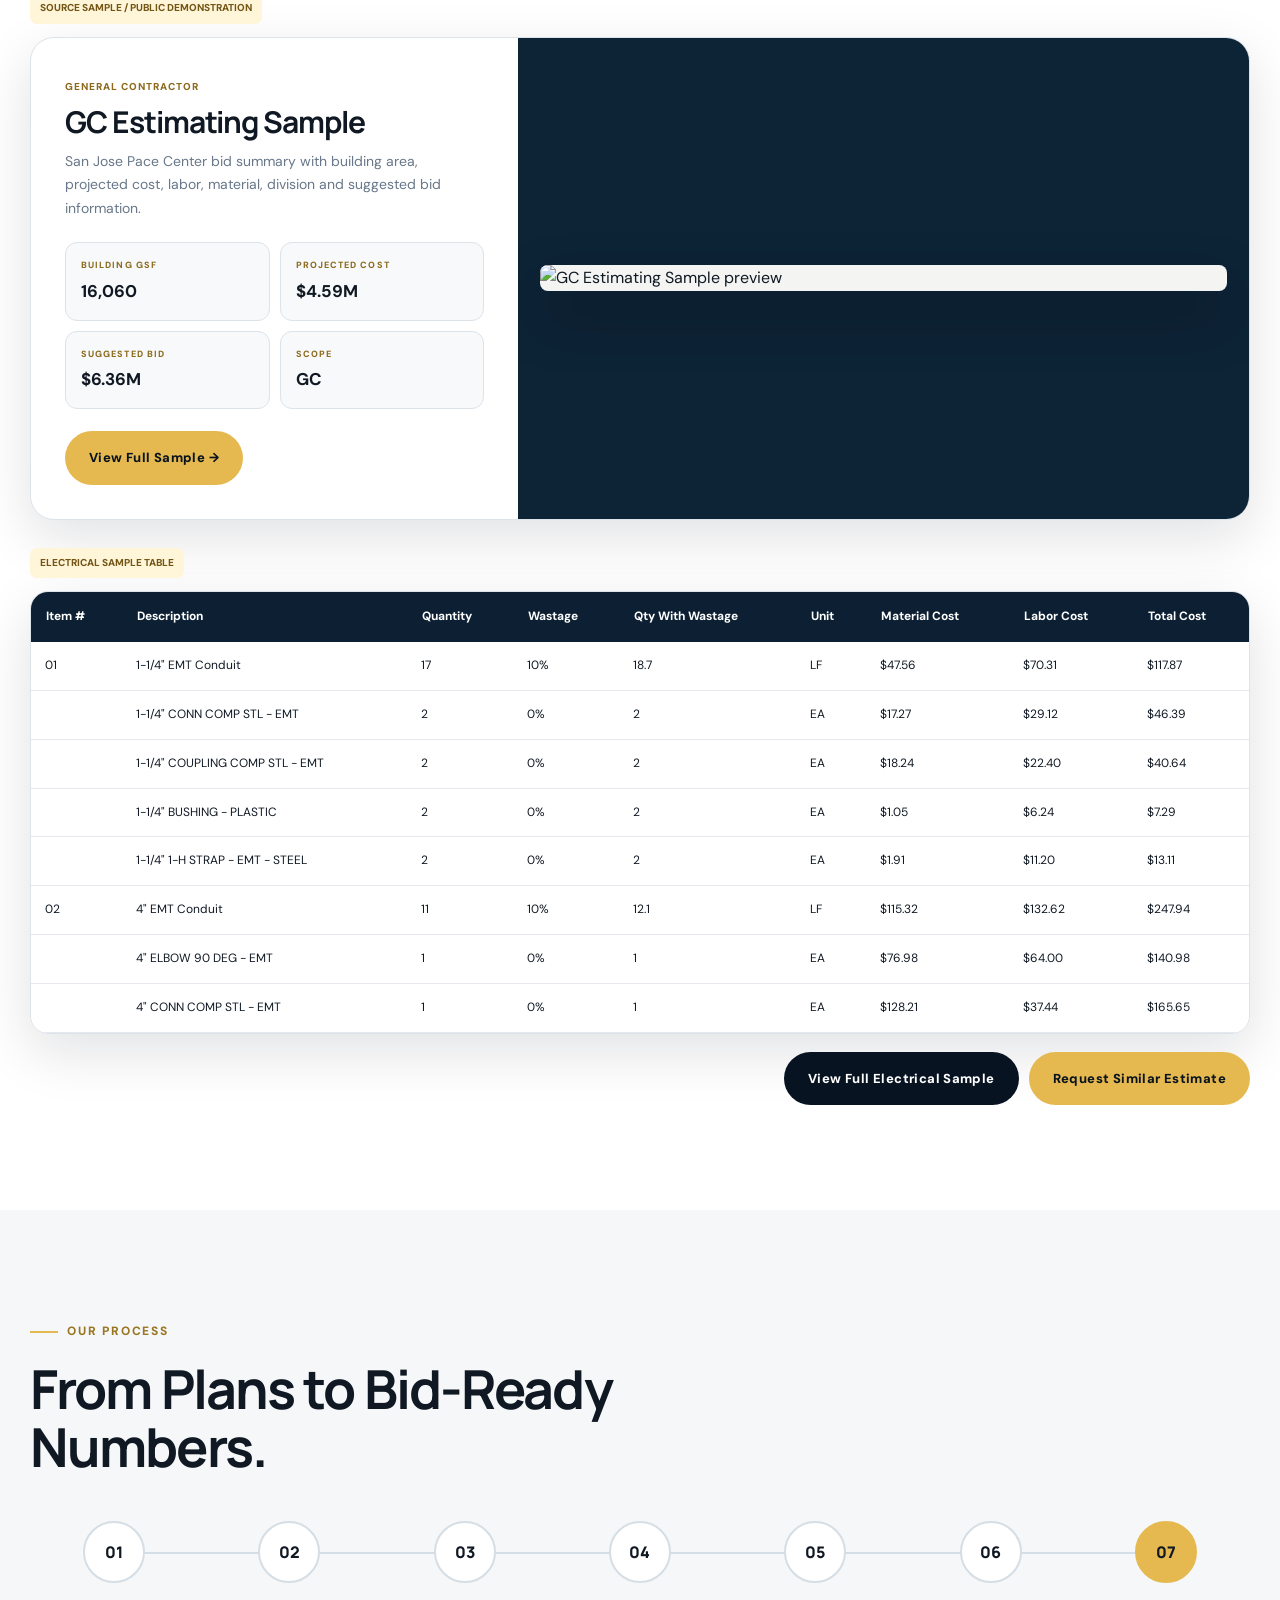
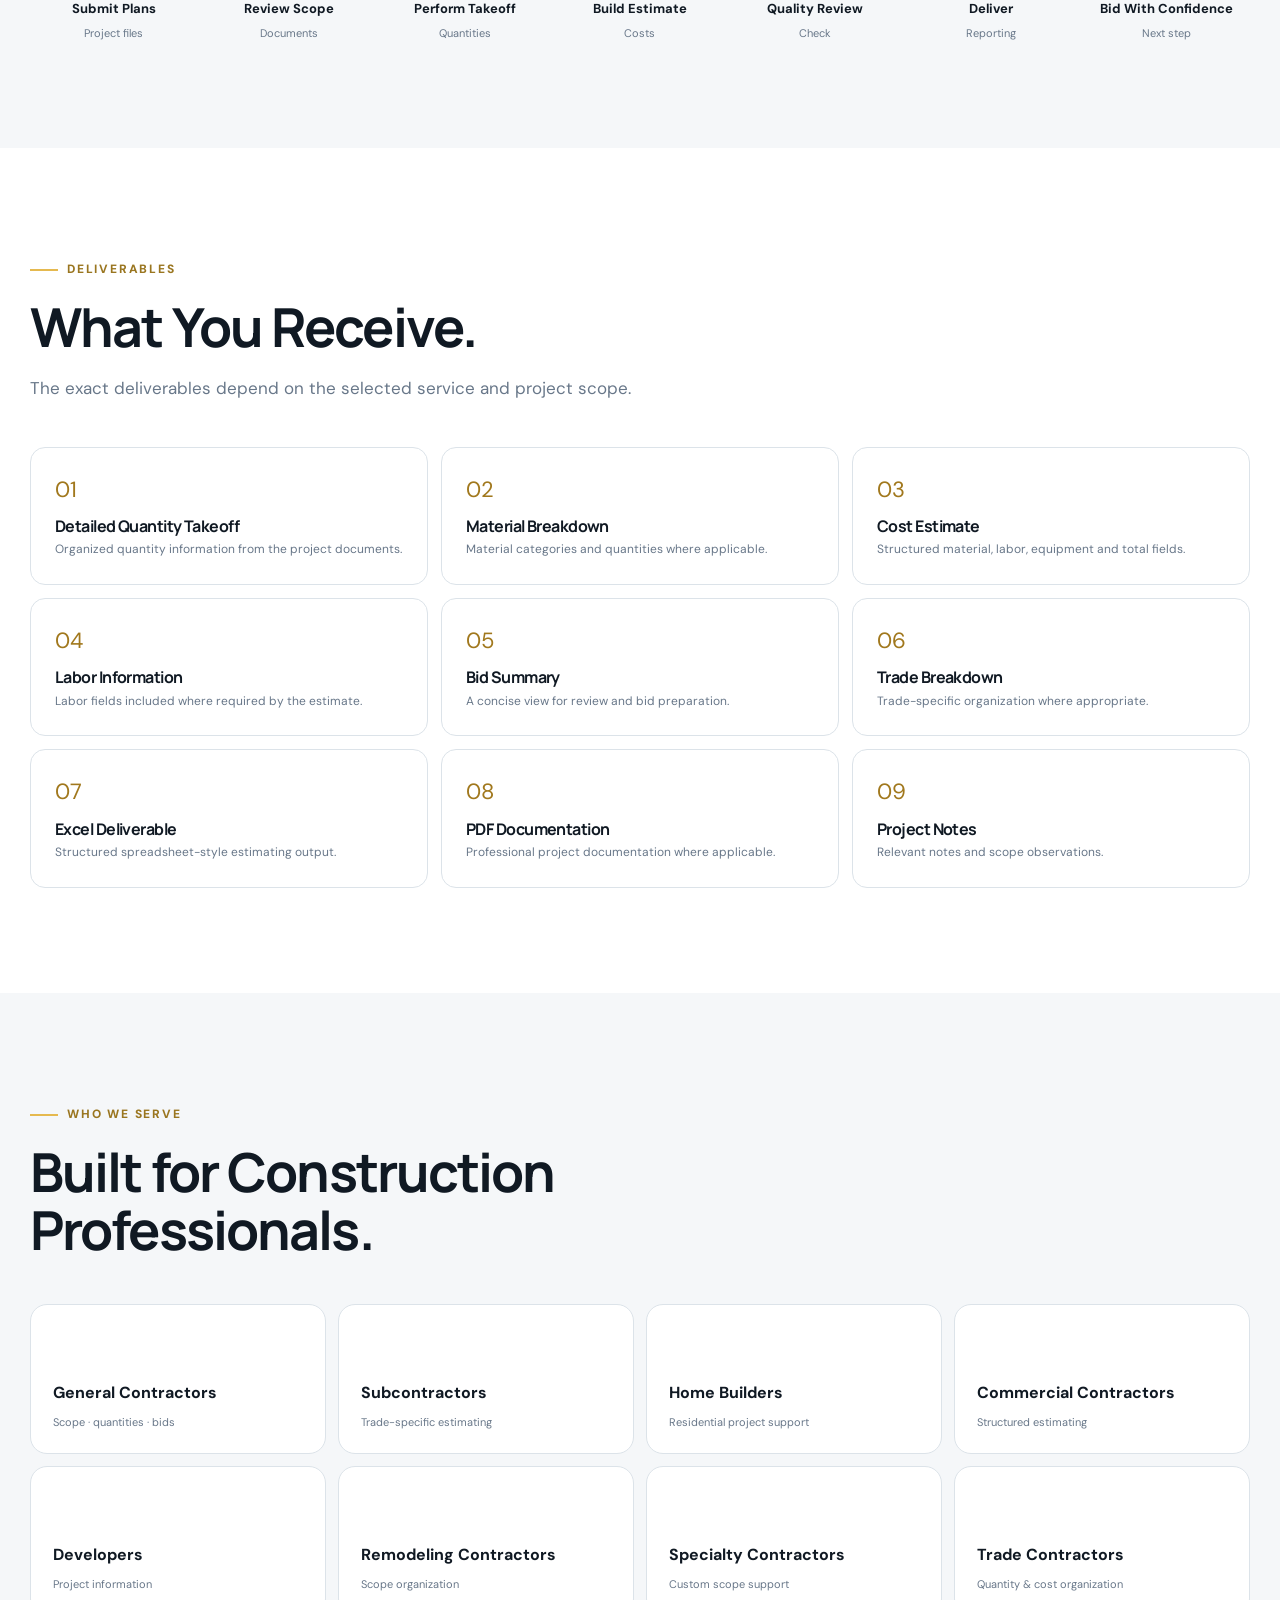
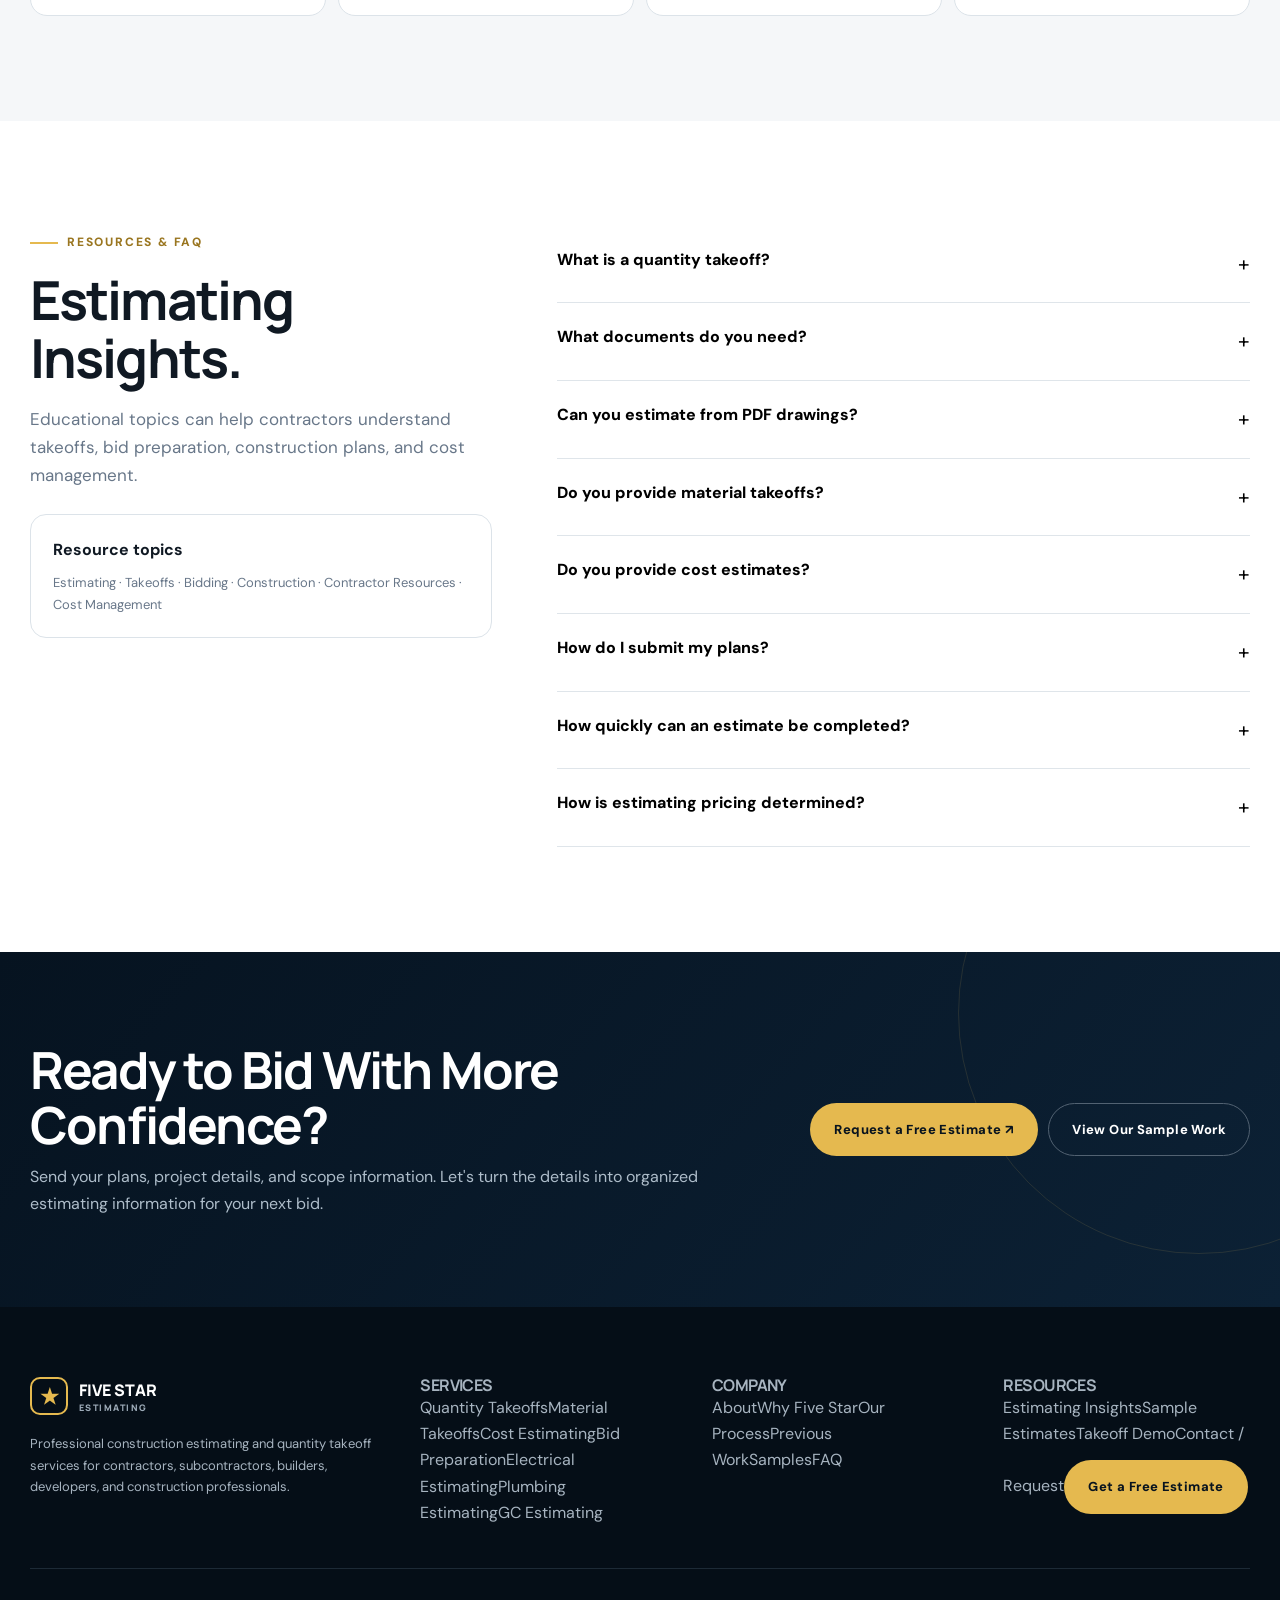
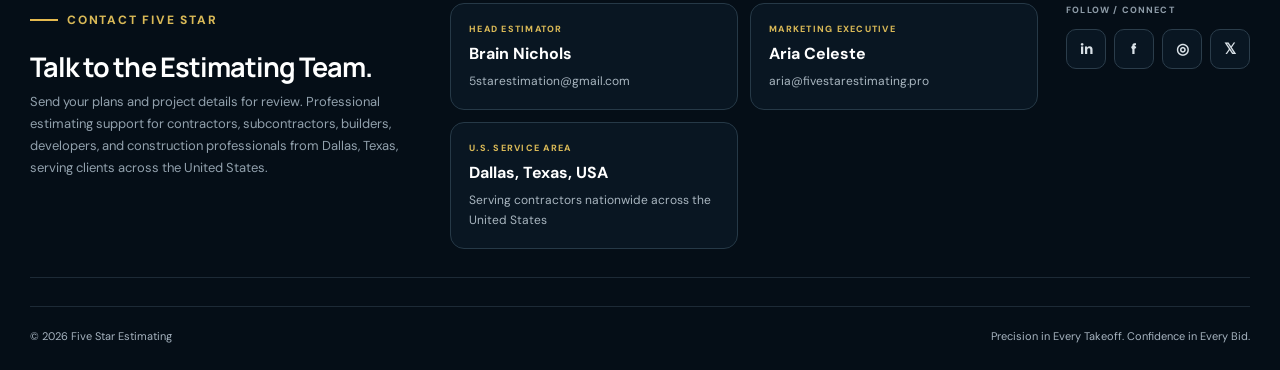
==== commit 34b8a132: "Add files via upload" ====
--- a/index.html
+++ b/index.html
@@ -147,33 +147,122 @@
 </div>
 </section>
 
+
 <section class="section portfolio" id="portfolio">
 <div class="container">
- <div class="section-head reveal"><div><div class="eyebrow">Previous Work</div><h2 class="section-title">Real Estimating Work. Clear Deliverables.</h2><p class="section-copy">Technical sample presentations based on the supplied GC, Electrical, Plumbing, and construction-plan materials.</p></div><a class="btn btn-dark" href="#samples">View Samples →</a></div>
- <div class="filters" role="tablist">
-  <button class="filter active" data-filter="all">ALL</button><button class="filter" data-filter="gc">GENERAL CONTRACTOR</button><button class="filter" data-filter="electrical">ELECTRICAL</button><button class="filter" data-filter="plumbing">PLUMBING</button><button class="filter" data-filter="takeoff">QUANTITY TAKEOFF</button><button class="filter" data-filter="material">MATERIAL TAKEOFF</button>
- </div>
+ <div class="section-head reveal">
+  <div>
+   <div class="eyebrow">Previous Work</div>
+   <h2 class="section-title">Real Estimating Work. Clear Deliverables.</h2>
+   <p class="section-copy">Explore sample estimating work, takeoffs, bid summaries, material schedules, MEP estimating and construction-plan reviews.</p>
+  </div>
+  <a class="btn btn-dark" href="samples.html">View All Samples →</a>
+ </div>
+
+ <div class="filters" role="tablist" aria-label="Previous work filters">
+  <button class="filter active" data-filter="all">ALL</button>
+  <button class="filter" data-filter="gc">GENERAL CONTRACTOR</button>
+  <button class="filter" data-filter="electrical">ELECTRICAL</button>
+  <button class="filter" data-filter="plumbing">PLUMBING</button>
+  <button class="filter" data-filter="hvac">HVAC</button>
+  <button class="filter" data-filter="takeoff">TAKEOFF</button>
+  <button class="filter" data-filter="material">MATERIAL TAKEOFF</button>
+  <button class="filter" data-filter="drywall">DRYWALL</button>
+ </div>
+
  <div class="project-grid">
-  <article class="project reveal" data-cat="gc"><div class="project-visual"><div class="sheet-mini"></div></div><div class="project-body"><span class="tag">General Contractor</span><h3>GC Estimating Sample</h3><p>Detailed estimate and bid-summary presentation built around the supplied GC sample.</p><button class="btn-link" onclick="openViewer('GC ESTIMATING SAMPLE','General Contractor')">View Project →</button></div></article>
-  <article class="project reveal" data-cat="electrical"><div class="project-visual"><div class="sheet-mini"></div></div><div class="project-body"><span class="tag">Electrical</span><h3>Electrical Estimating Sample</h3><p>Sample presentation featuring quantity, wastage, adjusted quantity, unit cost and material cost.</p><button class="btn-link" onclick="openViewer('ELECTRICAL ESTIMATE','Electrical')">View Project →</button></div></article>
-  <article class="project reveal" data-cat="plumbing"><div class="project-visual"><div class="sheet-mini"></div></div><div class="project-body"><span class="tag">Plumbing</span><h3>Plumbing Estimating Sample</h3><p>Professional sample presentation organized around common area, dwelling unit and detailed estimate information.</p><button class="btn-link" onclick="openViewer('PLUMBING ESTIMATE','Plumbing')">View Project →</button></div></article>
-  <article class="project reveal" data-cat="takeoff material"><div class="project-visual"><div class="sheet-mini"></div></div><div class="project-body"><span class="tag">Plan Review / Takeoff</span><h3>Construction Plan / Takeoff Review</h3><p>Plan interpretation, scope identification and supported quantity information presented as a technical sample.</p><button class="btn-link" onclick="openViewer('CONSTRUCTION PLAN / TAKEOFF REVIEW','Plan Review / Takeoff')">View Project →</button></div></article>
- </div>
-</div>
-</section>
+  <article class="project reveal" data-cat="gc">
+   <div class="project-visual"><img src="assets/samples/gc-sample-2.webp" alt="GC bid summary sample"></div>
+   <div class="project-body"><span class="tag">General Contractor</span><h3>GC Estimating Sample</h3><p>Detailed estimate and bid summary from the supplied San Jose Pace Center sample.</p><a class="btn-link" href="samples.html#gc">View Project →</a></div>
+  </article>
+
+  <article class="project reveal" data-cat="electrical">
+   <div class="project-visual"><img src="assets/samples/electrical-1.webp" alt="Electrical estimating sample for Royal Crown Bakery"></div>
+   <div class="project-body"><span class="tag">Electrical</span><h3>Electrical Estimate · Royal Crown Bakery</h3><p>Real estimating sheet showing quantity, waste, material, labor and total-cost fields.</p><a class="btn-link" href="samples.html#electrical">View Project →</a></div>
+  </article>
+
+  <article class="project reveal" data-cat="plumbing">
+   <div class="project-visual"><img src="assets/samples/plumbing-2.webp" alt="Plumbing common area estimate sample"></div>
+   <div class="project-body"><span class="tag">Plumbing</span><h3>Plumbing Estimate · River North Block C</h3><p>Common-area and dwelling-unit plumbing estimating with material, labor and total cost.</p><a class="btn-link" href="samples.html#plumbing">View Project →</a></div>
+  </article>
+
+  <article class="project reveal" data-cat="hvac">
+   <div class="project-visual"><img src="assets/samples/hvac-2.webp" alt="HVAC duct takeoff sample"></div>
+   <div class="project-body"><span class="tag">HVAC</span><h3>H.R. Crawford Gardens · HVAC</h3><p>HVAC estimate and duct takeoff sample with quantity, wastage and unit structure.</p><a class="btn-link" href="samples.html#hvac">View Project →</a></div>
+  </article>
+
+  <article class="project reveal" data-cat="material">
+   <div class="project-visual"><img src="assets/samples/material-list-1.webp" alt="Material quantity schedule sample"></div>
+   <div class="project-body"><span class="tag">Material Takeoff</span><h3>Material Quantity & RFQ Schedule</h3><p>Material pricing schedule with takeoff quantity, purchase quantity and vendor fields.</p><a class="btn-link" href="samples.html#material">View Project →</a></div>
+  </article>
+
+  <article class="project reveal" data-cat="drywall material">
+   <div class="project-visual"><img src="assets/samples/drywall-1.webp" alt="Drywall pricing summary sample"></div>
+   <div class="project-body"><span class="tag">Drywall / BOQ</span><h3>Redacted Drywall Estimate</h3><p>Pricing summary and detailed estimate BOQ for sheetrock, framing, ceilings and related work.</p><a class="btn-link" href="samples.html#drywall">View Project →</a></div>
+  </article>
+
+  <article class="project reveal" data-cat="gc residential commercial">
+   <div class="project-visual"><img src="assets/samples/stella-ice-cream-1.webp" alt="Stella's Ice Cream Shop construction cost estimate"></div>
+   <div class="project-body"><span class="tag">Construction Estimate</span><h3>Stella's Ice Cream Shop</h3><p>Construction cost estimate showing material cost, labor cost, subtotal and proposed project amount.</p><a class="btn-link" href="samples.html#stella">View Project →</a></div>
+  </article>
+
+  <article class="project reveal" data-cat="gc commercial">
+   <div class="project-visual"><img src="assets/samples/tropical-haven-1.webp" alt="Tropical Haven construction cost estimate"></div>
+   <div class="project-body"><span class="tag">Commercial / Site</span><h3>Tropical Haven Estimate</h3><p>Multi-scope GC estimating workbook covering pool, site, outdoor kitchen, entry monument and storage areas.</p><a class="btn-link" href="samples.html#tropical">View Project →</a></div>
+  </article>
+
+  <article class="project reveal" data-cat="takeoff material">
+   <div class="project-visual"><img src="assets/samples/pdf1/page-1.webp" alt="Harris County Sheriff site estimate preview"></div>
+   <div class="project-body"><span class="tag">Plan / Takeoff</span><h3>Harris County Sheriff’s Office Site</h3><p>Landscape and irrigation estimating source with plan sheets, quantities, materials and cost structure.</p><a class="btn-link" href="samples.html#plans">View Project →</a></div>
+  </article>
+ </div>
+</div>
+</section>
+
 
 <section class="section sample" id="samples">
 <div class="container">
- <div class="section-head reveal"><div><div class="eyebrow">Sample Estimates</div><h2 class="section-title">See the Detail Behind Our Estimates.</h2><p class="section-copy">A closer look at the organization and information included in professional estimating deliverables.</p></div></div>
- <div class="sample-tabs">
-  <button class="sample-tab active" data-sample="gc">GC SAMPLE</button><button class="sample-tab" data-sample="electrical">ELECTRICAL SAMPLE</button><button class="sample-tab" data-sample="plumbing">PLUMBING SAMPLE</button><button class="sample-tab" data-sample="takeoff">TAKEOFF SAMPLE</button>
- </div>
- <span class="sample-badge">SAMPLE / DEMONSTRATION DATA</span>
+ <div class="section-head reveal">
+  <div>
+   <div class="eyebrow">Sample Estimates</div>
+   <h2 class="section-title">See the Detail Behind Our Estimates.</h2>
+   <p class="section-copy">Use the tabs below to preview real structures from the supplied sample workbooks. Full sample pages contain the complete rendered documents.</p>
+  </div>
+  <a class="btn btn-dark" href="samples.html">Open Full Sample Library →</a>
+ </div>
+
+ <div class="sample-tabs" role="tablist">
+  <button class="sample-tab active" data-sample="gc" type="button">GC SAMPLE</button>
+  <button class="sample-tab" data-sample="electrical" type="button">ELECTRICAL SAMPLE</button>
+  <button class="sample-tab" data-sample="plumbing" type="button">PLUMBING SAMPLE</button>
+  <button class="sample-tab" data-sample="takeoff" type="button">TAKEOFF SAMPLE</button>
+ </div>
+ <span class="sample-badge">SOURCE SAMPLE / PUBLIC DEMONSTRATION</span>
+
+ <div class="sample-preview-card reveal">
+  <div class="sample-preview-copy">
+   <span class="tag" id="samplePreviewTag">GENERAL CONTRACTOR</span>
+   <h3 id="samplePreviewTitle">GC Estimating Sample</h3>
+   <p id="samplePreviewText">San Jose Pace Center bid summary with building area, projected cost, labor, material, division and suggested bid information.</p>
+   <div class="sample-meta-grid" id="samplePreviewMeta"></div>
+   <a class="btn btn-gold" id="samplePreviewLink" href="samples.html#gc">View Full Sample →</a>
+  </div>
+  <div class="sample-preview-image">
+   <img id="samplePreviewImage" src="assets/samples/gc-sample-2.webp" alt="GC estimating sample preview">
+  </div>
+ </div>
+
+ <div class="sample-badge" style="margin-top:28px">ELECTRICAL SAMPLE TABLE</div>
  <div class="table-shell reveal">
- <table id="estimateTable"><thead><tr><th>Item #</th><th>Description</th><th>Quantity</th><th>Wastage</th><th>Adjusted Qty</th><th>Unit</th><th>Unit Cost</th><th>Material Cost</th><th>Labor</th><th>Total</th></tr></thead>
- <tbody></tbody></table>
- </div>
- <div style="display:flex;justify-content:flex-end;gap:10px;margin-top:18px"><button class="btn btn-dark" onclick="openViewer('SAMPLE ESTIMATE DOCUMENT','Estimate Sample')">View Sample</button><button class="btn btn-gold" onclick="openQuote()">Request Similar Estimate</button></div>
+  <table id="estimateTable">
+   <thead><tr><th>Item #</th><th>Description</th><th>Quantity</th><th>Wastage</th><th>Qty With Wastage</th><th>Unit</th><th>Material Cost</th><th>Labor Cost</th><th>Total Cost</th></tr></thead>
+   <tbody></tbody>
+  </table>
+ </div>
+ <div class="sample-action-row">
+  <a class="btn btn-dark" href="samples.html#electrical">View Full Electrical Sample</a>
+  <a class="btn btn-gold" href="contact.html">Request Similar Estimate</a>
+ </div>
 </div>
 </section>
 
@@ -251,8 +340,42 @@
  <div class="footer-grid">
   <div class="footer-brand"><a class="logo" href="#home"><span class="logo-mark"></span><span>FIVE STAR<small>ESTIMATING</small></span></a><p>Professional construction estimating and quantity takeoff services for contractors, subcontractors, builders, developers, and construction professionals.</p></div>
   <div><h4>SERVICES</h4><a href="#services">Quantity Takeoffs</a><a href="#services">Material Takeoffs</a><a href="#services">Cost Estimating</a><a href="#services">Bid Preparation</a><a href="#services">Electrical Estimating</a><a href="#services">Plumbing Estimating</a><a href="#services">GC Estimating</a></div>
-  <div><h4>COMPANY</h4><a href="#about">About</a><a href="#why">Why Five Star</a><a href="#process">Our Process</a><a href="#portfolio">Portfolio</a><a href="#samples">Samples</a><a href="#resources">FAQ</a></div>
-  <div><h4>RESOURCES</h4><a href="#resources">Estimating Insights</a><a href="#samples">Sample Estimates</a><a href="#takeoff">Takeoff Demo</a><a href="contact.html">Contact / Request</a><a class="btn btn-gold" style="margin-top:13px" href="contact.html">Get a Free Estimate</a></div>
+  <div><h4>COMPANY</h4><a href="#about">About</a><a href="#why">Why Five Star</a><a href="#process">Our Process</a><a href="#portfolio">Previous Work</a><a href="#samples">Samples</a><a href="#resources">FAQ</a></div>
+  <div><h4>RESOURCES</h4><a href="#resources">Estimating Insights</a><a href="samples.html">Sample Estimates</a><a href="#takeoff">Takeoff Demo</a><a href="contact.html">Contact / Request</a><a class="btn btn-gold" style="margin-top:13px" href="contact.html">Get a Free Estimate</a></div>
+ </div>
+
+ <div class="footer-contact">
+  <div class="footer-contact-intro">
+   <div class="eyebrow" style="color:#d9b957">Contact Five Star</div>
+   <h3>Talk to the Estimating Team.</h3>
+   <p>Send your plans and project details for review. Professional estimating support for contractors, subcontractors, builders, developers, and construction professionals from Dallas, Texas, serving clients across the United States.</p>
+  </div>
+  <div class="contact-people">
+   <article class="contact-person">
+    <span class="contact-role">HEAD ESTIMATOR</span>
+    <strong>Brain Nichols</strong>
+    <a href="mailto:5starestimation@gmail.com">5starestimation@gmail.com</a>
+   </article>
+   <article class="contact-person">
+    <span class="contact-role">MARKETING EXECUTIVE</span>
+    <strong>Aria Celeste</strong>
+    <a href="mailto:aria@fivestarestimating.pro">aria@fivestarestimating.pro</a>
+   </article>
+   <article class="contact-person">
+    <span class="contact-role">U.S. SERVICE AREA</span>
+    <strong>Dallas, Texas, USA</strong>
+    <span>Serving contractors nationwide across the United States</span>
+   </article>
+  </div>
+  <div class="footer-social">
+   <span>FOLLOW / CONNECT</span>
+   <div class="social-icons" aria-label="Social media">
+    <a href="#" aria-label="LinkedIn" class="social-icon" data-placeholder-link="true">in</a>
+    <a href="#" aria-label="Facebook" class="social-icon" data-placeholder-link="true">f</a>
+    <a href="#" aria-label="Instagram" class="social-icon" data-placeholder-link="true">◎</a>
+    <a href="#" aria-label="X" class="social-icon" data-placeholder-link="true">𝕏</a>
+   </div>
+  </div>
  </div>
  <div class="copyright"><div>© 2026 Five Star Estimating</div><div>Precision in Every Takeoff. Confidence in Every Bid.</div></div>
 </div>
--- a/style.css
+++ b/style.css
@@ -148,3 +148,96 @@
 .social-icon:hover{color:#08131e;background:var(--gold);border-color:var(--gold);transform:translateY(-2px)}
 @media(max-width:1000px){.footer-contact{grid-template-columns:1fr}}
 @media(max-width:650px){.contact-people{grid-template-columns:1fr}}
+
+/* FINAL FOOTER CONTACT */
+.footer-contact{
+  margin-top:42px;
+  padding:34px 0 28px;
+  border-top:1px solid #1d2a36;
+  border-bottom:1px solid #1d2a36;
+  display:grid;
+  grid-template-columns:1.1fr 1.65fr auto;
+  gap:28px;
+  align-items:start;
+}
+.footer-contact h3{font-size:27px;color:#fff;margin:4px 0 9px}
+.footer-contact p{font-size:13px;line-height:1.7;color:#92a1ad;max-width:430px}
+.contact-people{display:grid;grid-template-columns:repeat(2,minmax(0,1fr));gap:12px}
+.contact-person{
+  padding:18px;
+  border:1px solid #263947;
+  border-radius:14px;
+  background:#091622;
+  display:flex;
+  flex-direction:column;
+  gap:4px;
+}
+.contact-person .contact-role{
+  font-size:9px;
+  letter-spacing:.14em;
+  font-weight:800;
+  color:#d9b957;
+}
+.contact-person strong{font-size:16px;color:#fff}
+.contact-person a,.contact-person span:last-child{
+  font-size:12px;color:#a9b6c0;word-break:break-word;
+}
+.contact-person a:hover{color:#f3d277}
+.footer-social{display:flex;flex-direction:column;gap:11px;align-items:flex-start}
+.footer-social>span{font-size:9px;letter-spacing:.13em;font-weight:800;color:#8e9ca8}
+.social-icons{display:flex;gap:8px}
+.social-icon{
+  width:40px;height:40px;border-radius:10px;
+  border:1px solid #2b3d4b;background:#091622;
+  display:grid;place-items:center;color:#d9e1e7;
+  font-size:15px;font-weight:900;
+  transition:.2s ease;
+}
+.social-icon:hover{
+  color:#08131e;background:var(--gold);border-color:var(--gold);
+  transform:translateY(-2px);
+}
+.footer-contact+.copyright{margin-top:28px}
+@media(max-width:1000px){
+  .footer-contact{grid-template-columns:1fr}
+}
+@media(max-width:650px){
+  .contact-people{grid-template-columns:1fr}
+}
+
+/* Production sample gallery */
+.project-visual{height:190px;background:#102334;position:relative;overflow:hidden}
+.project-visual img{
+  width:100%;height:100%;object-fit:cover;object-position:top center;
+  display:block;transition:transform .45s ease,filter .45s ease;
+}
+.project:hover .project-visual img{transform:scale(1.035);filter:saturate(1.04)}
+.sample-preview-card{
+  display:grid;
+  grid-template-columns:.8fr 1.2fr;
+  background:#fff;
+  border:1px solid var(--line);
+  border-radius:24px;
+  overflow:hidden;
+  box-shadow:var(--shadow);
+}
+.sample-preview-copy{padding:34px}
+.sample-preview-copy h3{font-size:30px;margin:8px 0 12px}
+.sample-preview-copy>p{color:var(--muted);font-size:14px;max-width:560px}
+.sample-preview-image{
+  background:#0d2336;
+  min-height:390px;
+  display:flex;
+  align-items:center;
+  justify-content:center;
+  padding:22px;
+  overflow:hidden;
+}
+.sample-preview-image img{width:100%;max-height:470px;object-fit:contain;box-shadow:0 25px 55px rgba(0,0,0,.28);border-radius:8px;background:#f4f5f3}
+.sample-meta-grid{display:grid;grid-template-columns:repeat(2,1fr);gap:10px;margin:22px 0}
+.sample-meta-item{padding:15px;border:1px solid var(--line);border-radius:12px;background:#f7f9fa}
+.sample-meta-item span{display:block;font-size:9px;font-weight:800;letter-spacing:.12em;color:#8c6a1e}
+.sample-meta-item strong{display:block;margin-top:4px;font-size:17px}
+.sample-action-row{display:flex;justify-content:flex-end;gap:10px;flex-wrap:wrap;margin-top:18px}
+@media(max-width:900px){.sample-preview-card{grid-template-columns:1fr}.sample-preview-image{min-height:300px}.sample-meta-grid{grid-template-columns:1fr 1fr}}
+@media(max-width:650px){.sample-meta-grid{grid-template-columns:1fr}.sample-action-row{justify-content:stretch}.sample-action-row .btn{width:100%}}
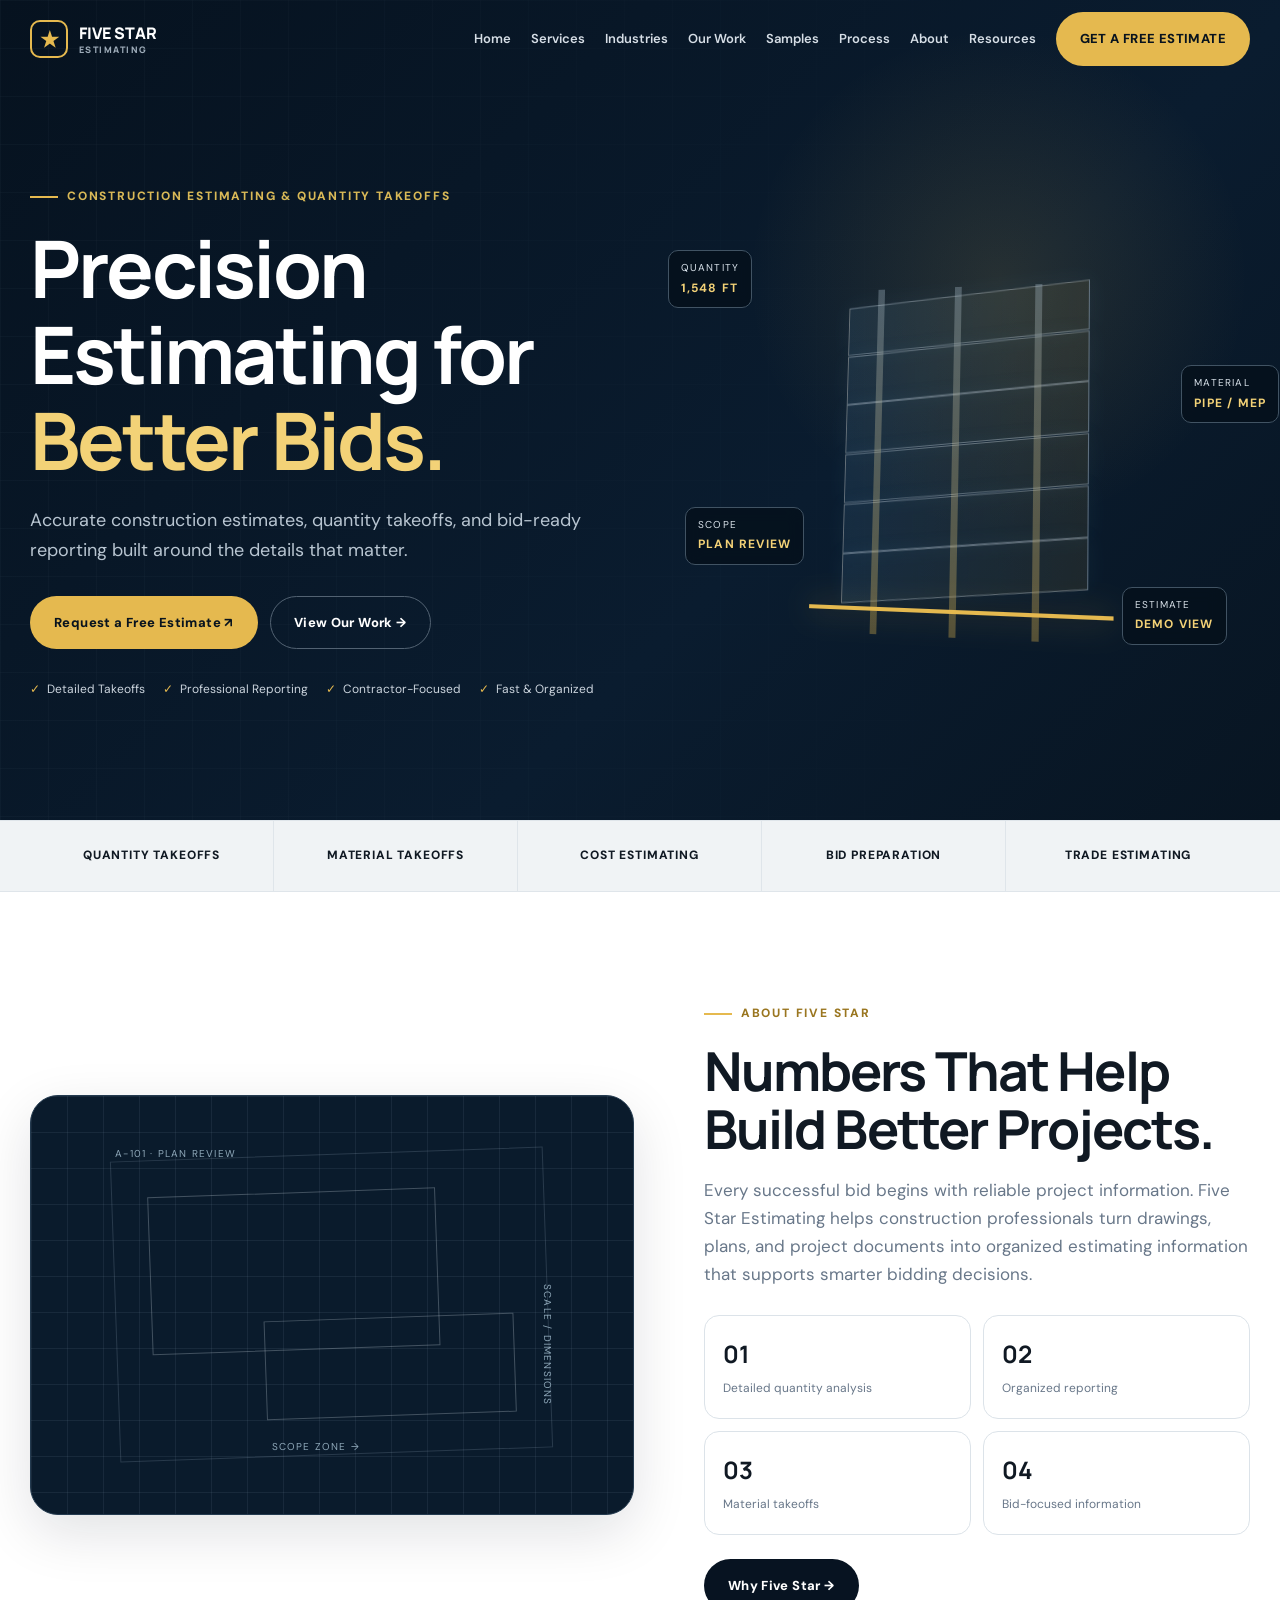
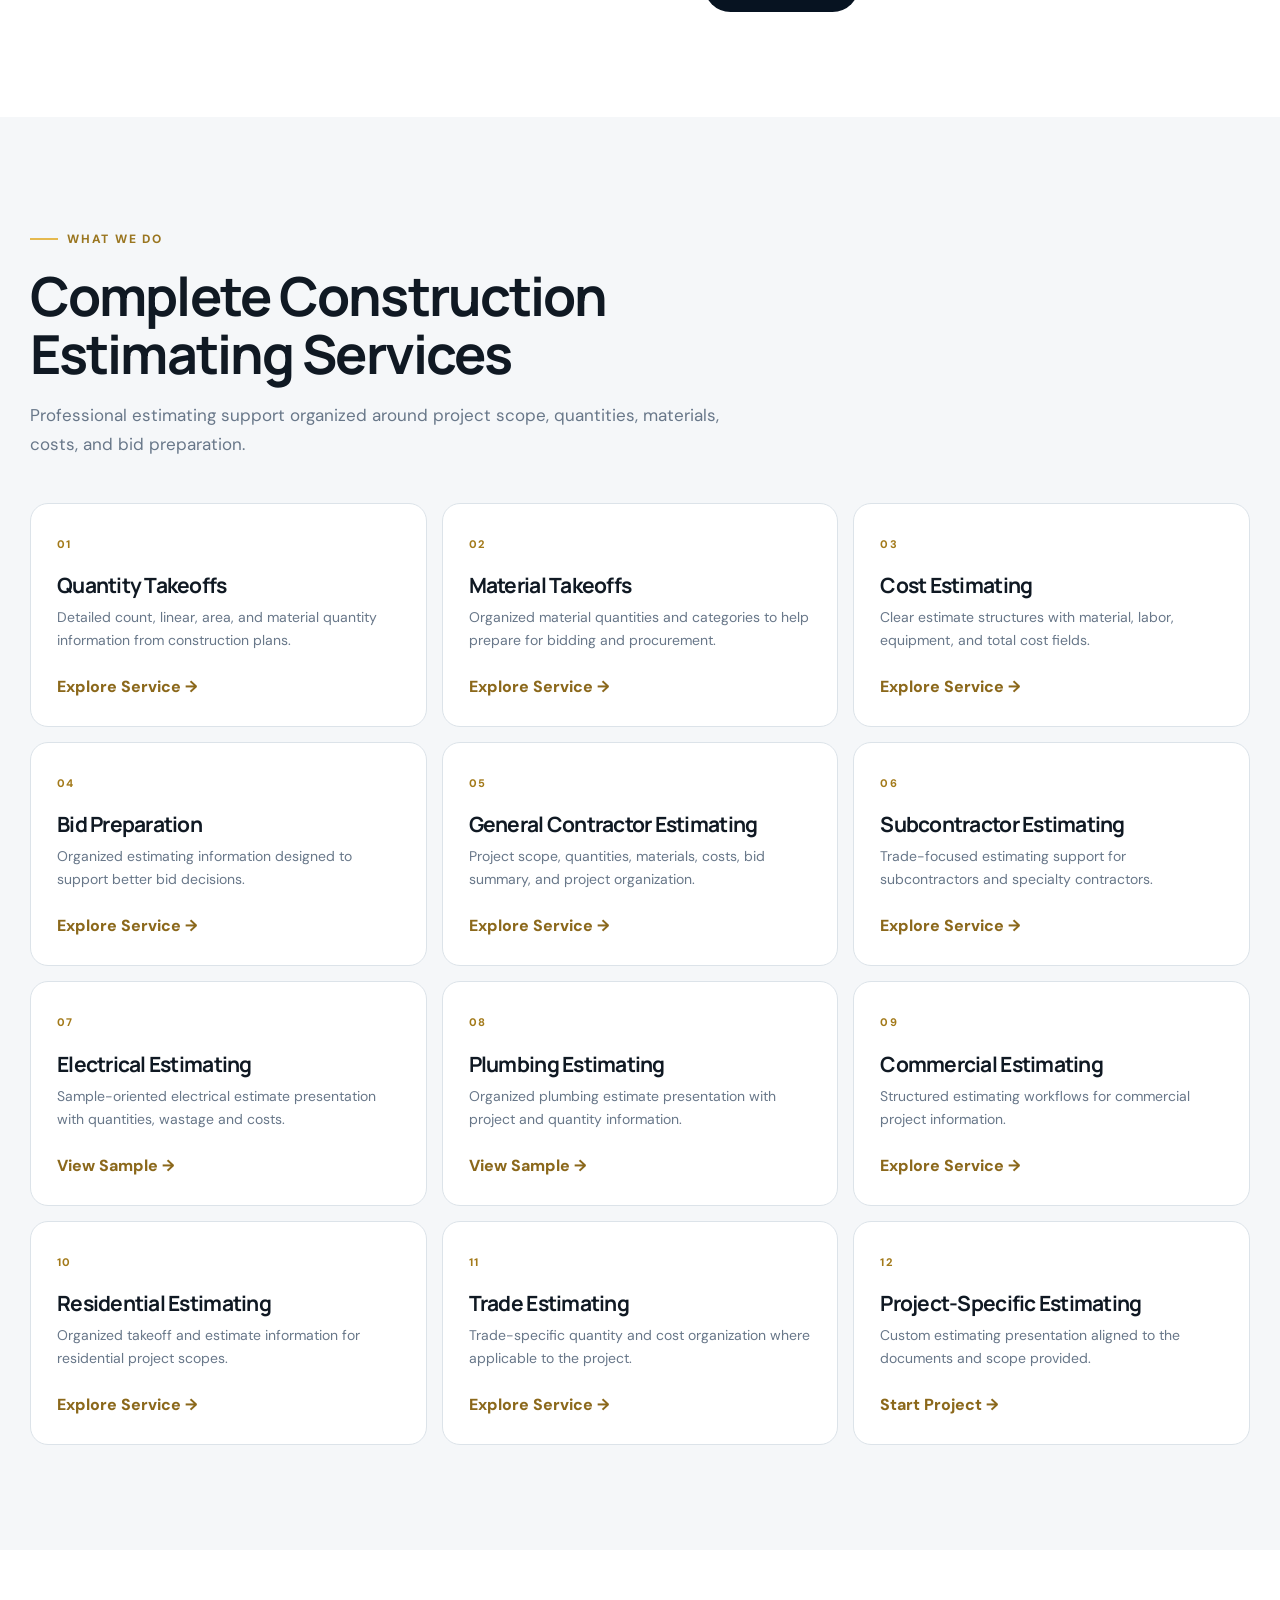
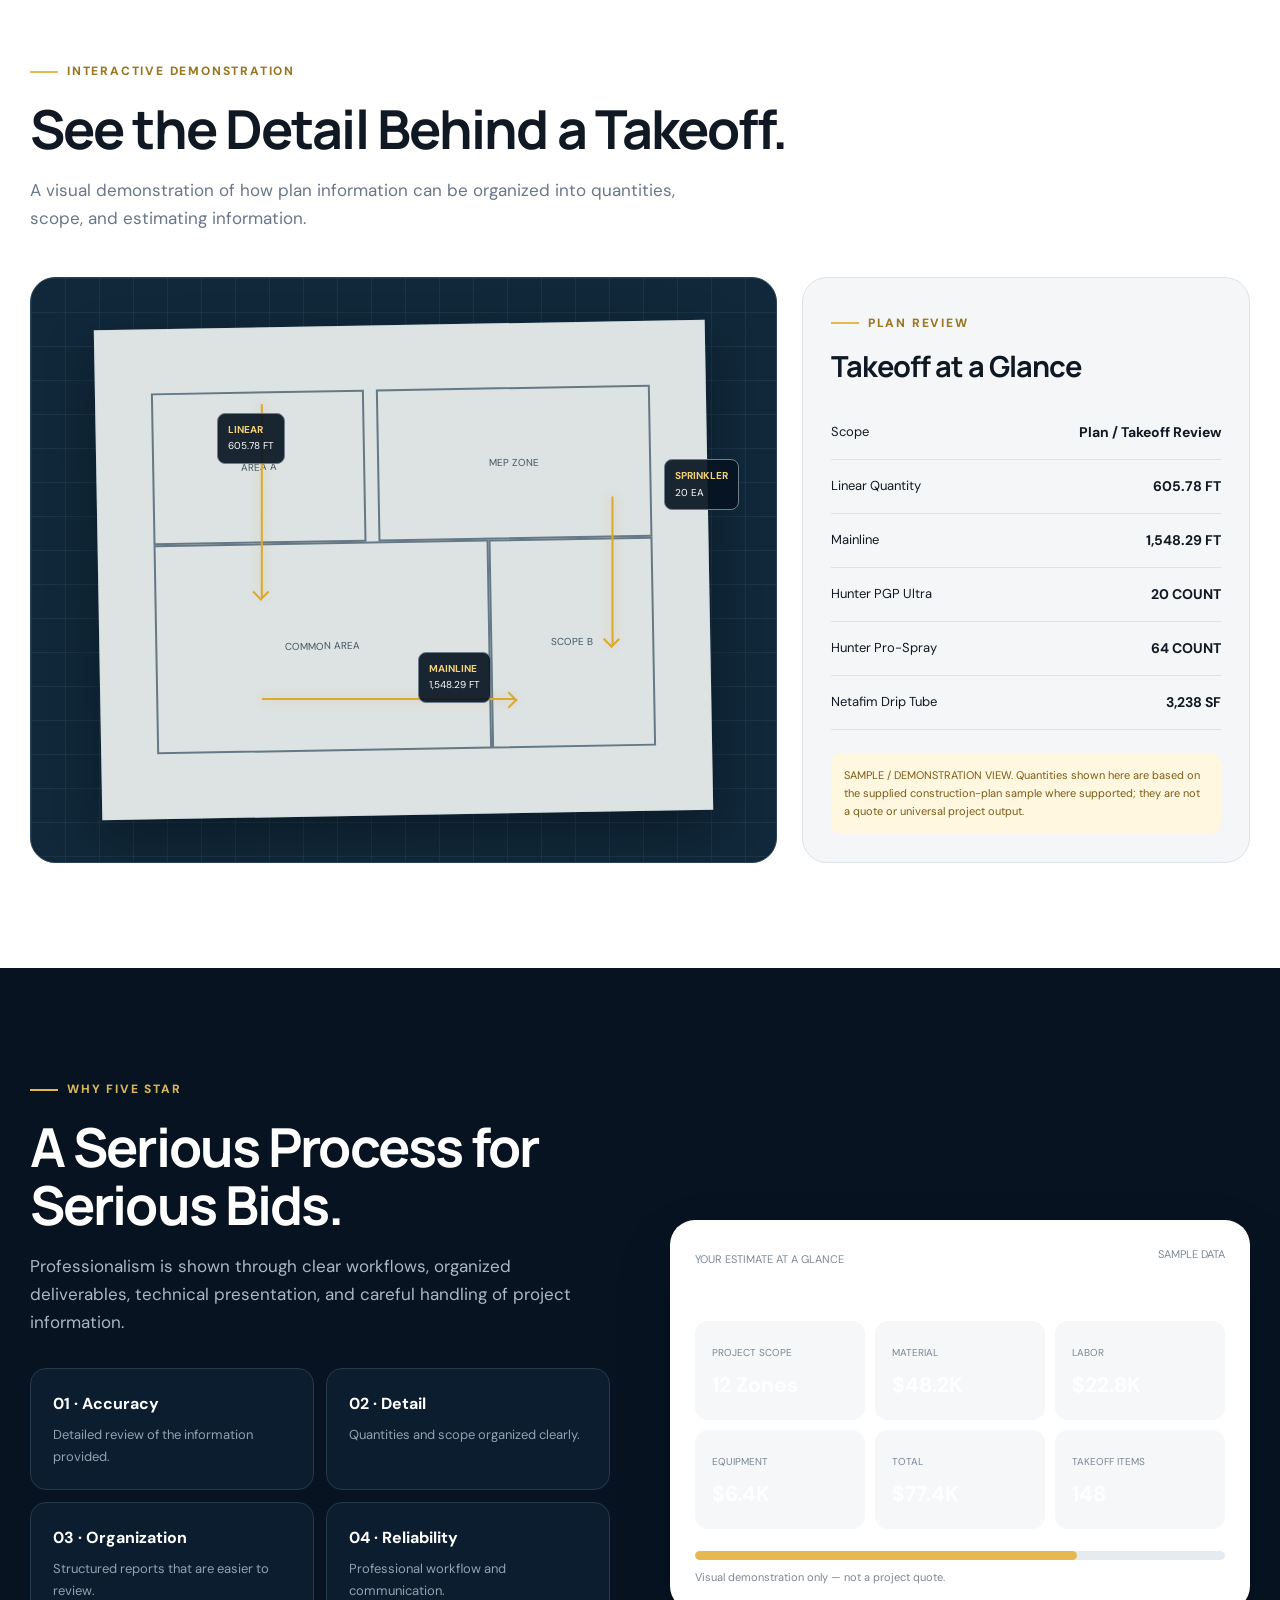
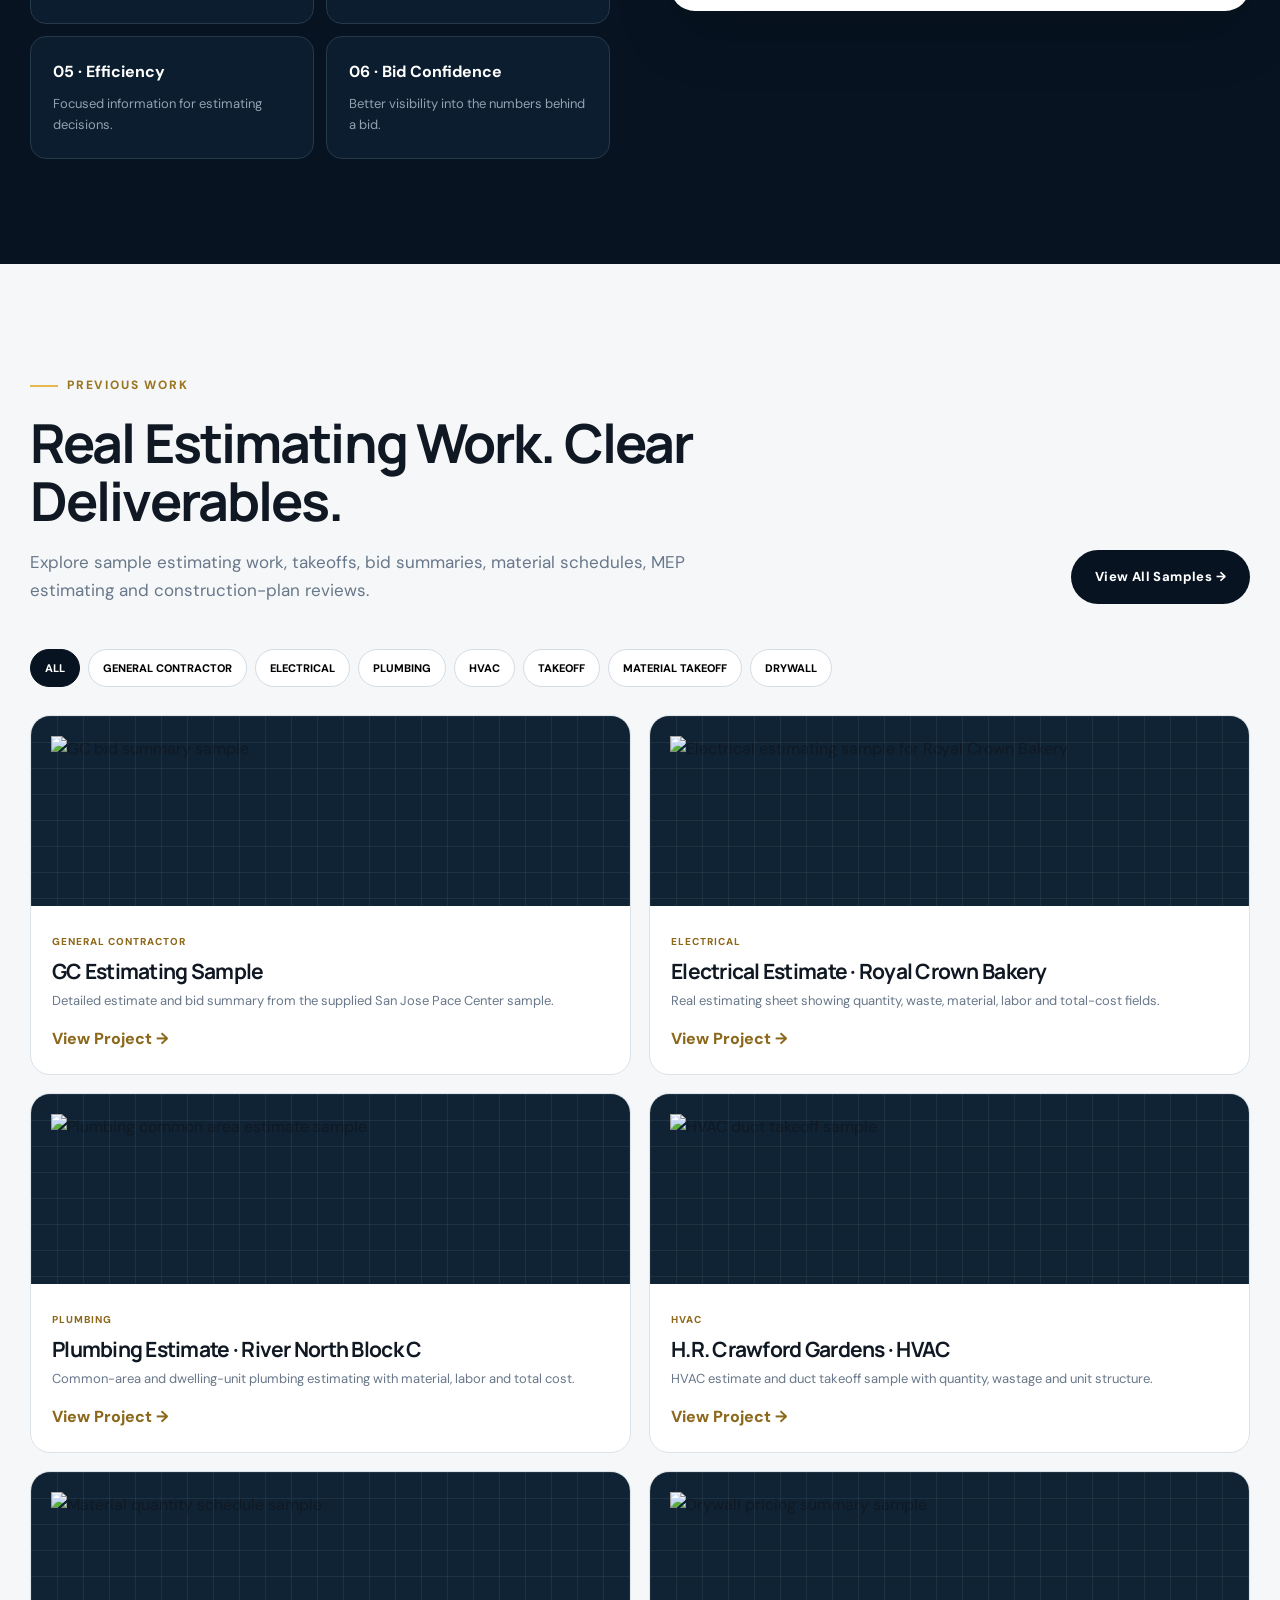
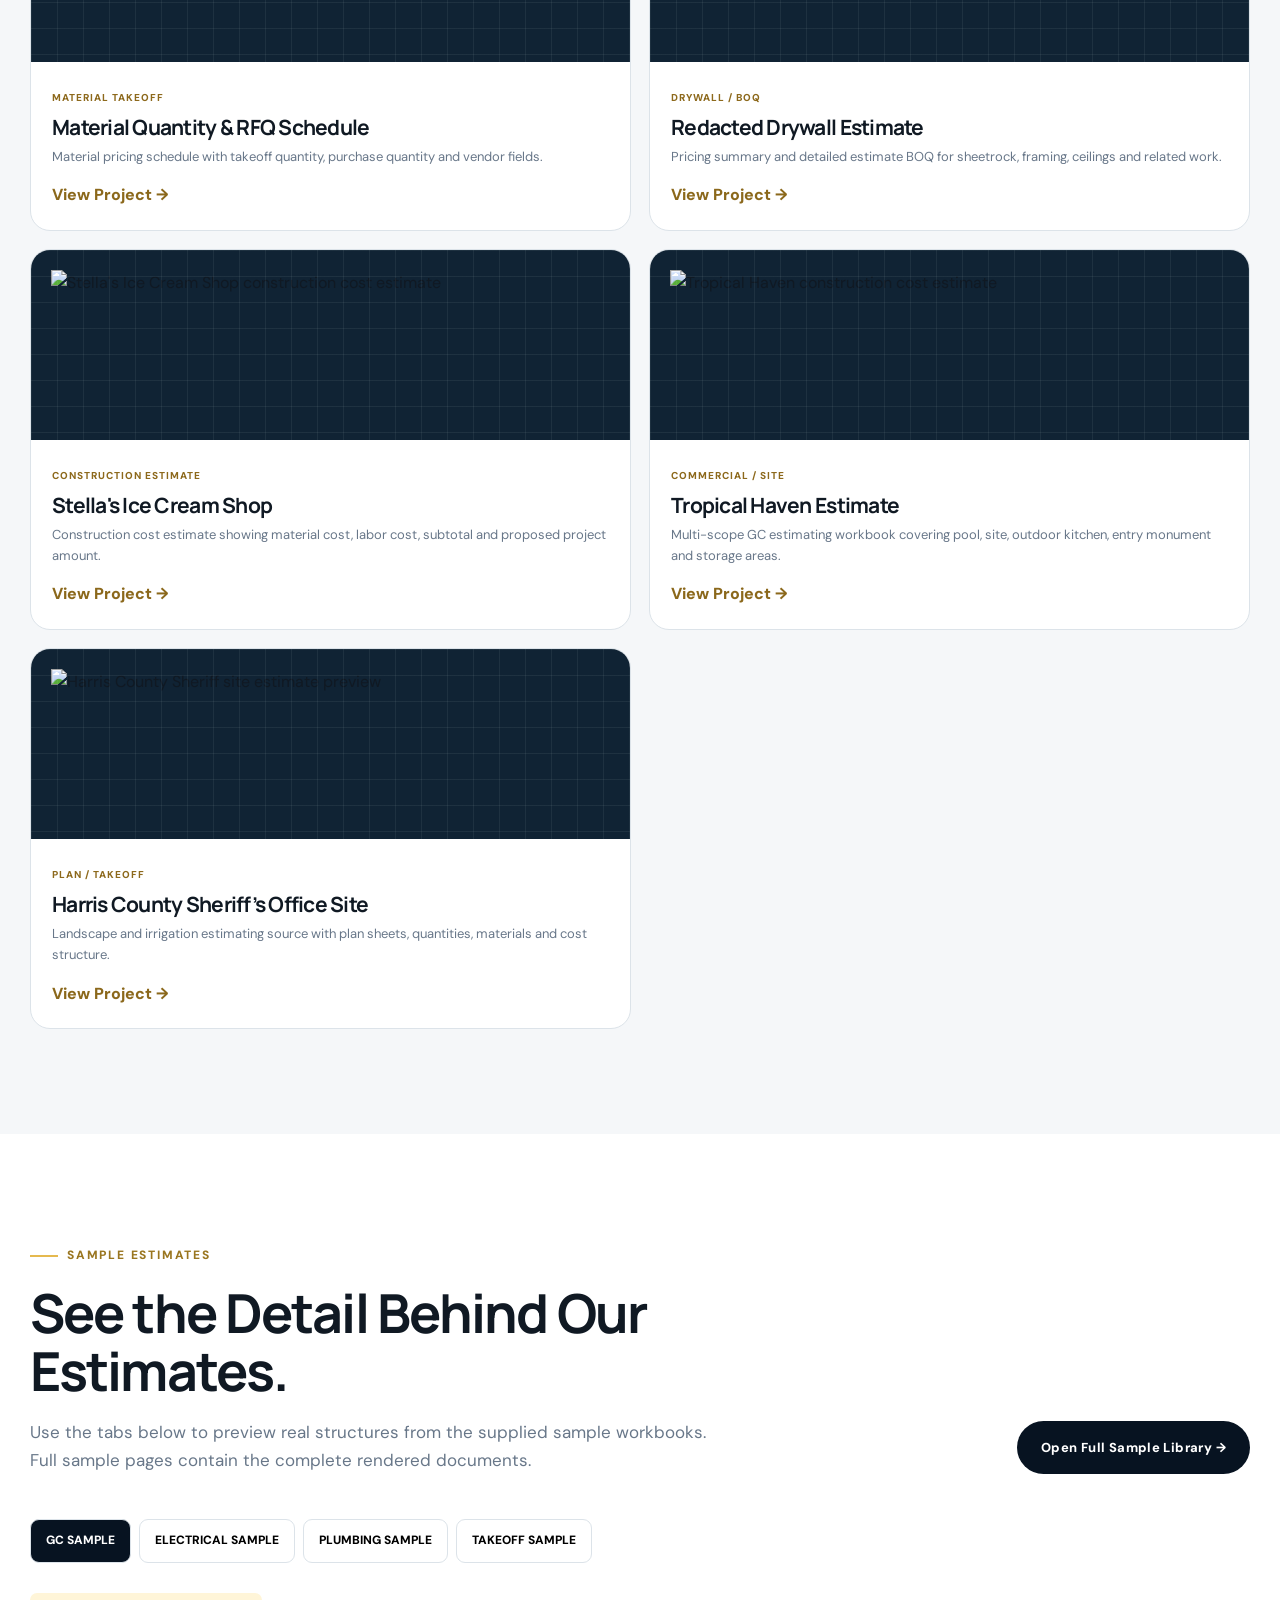
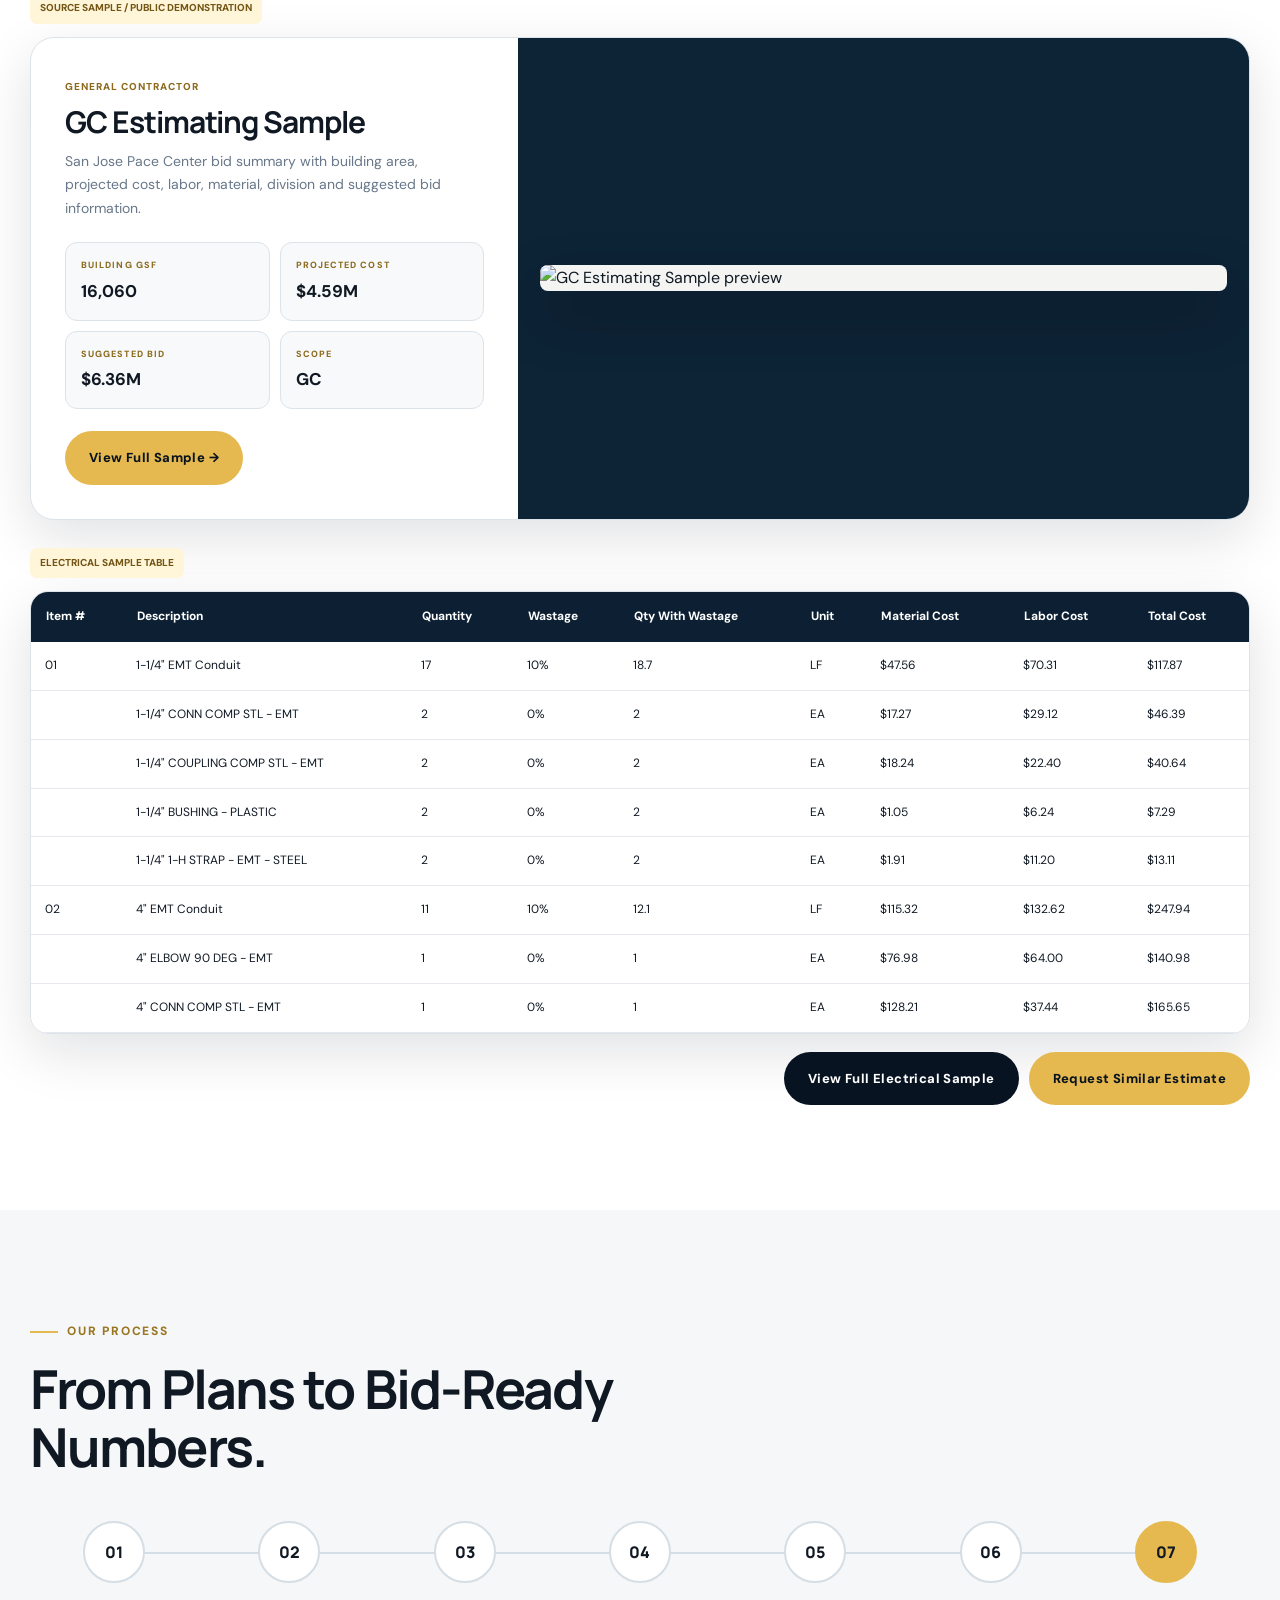
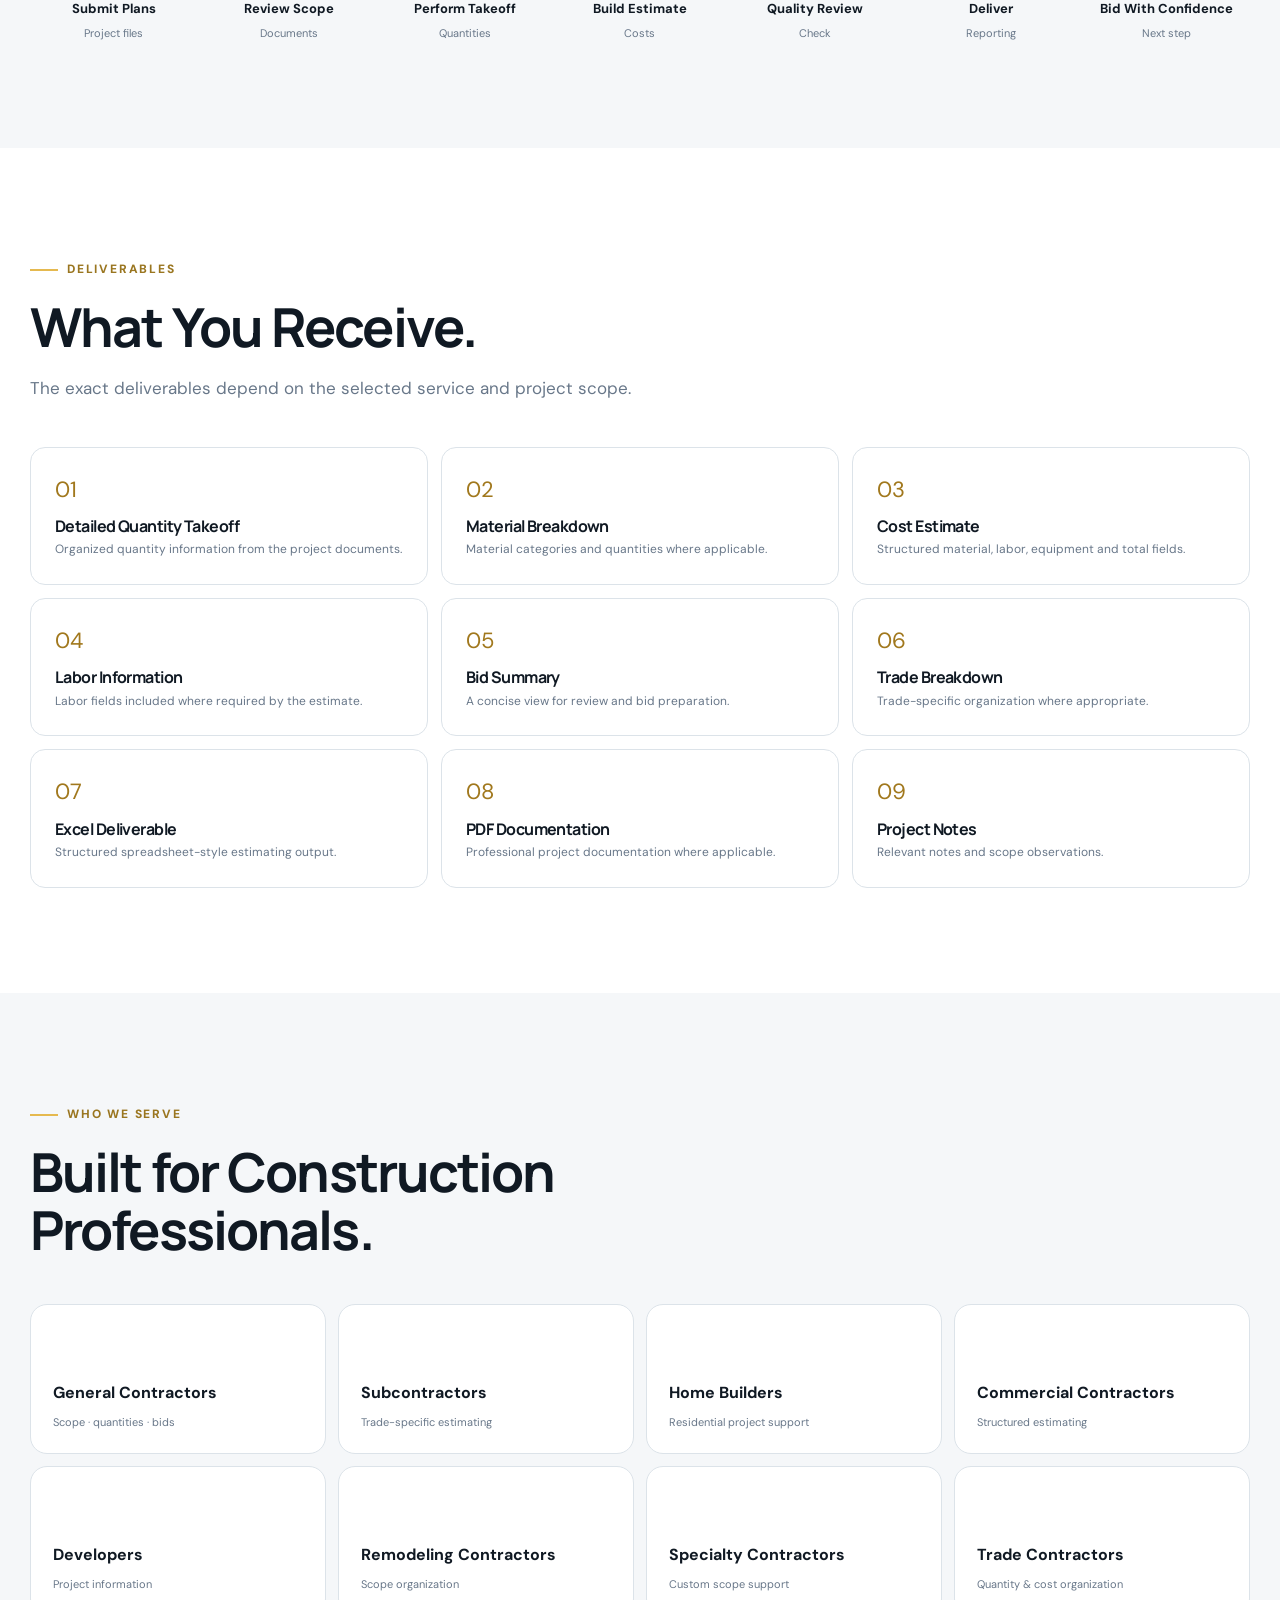
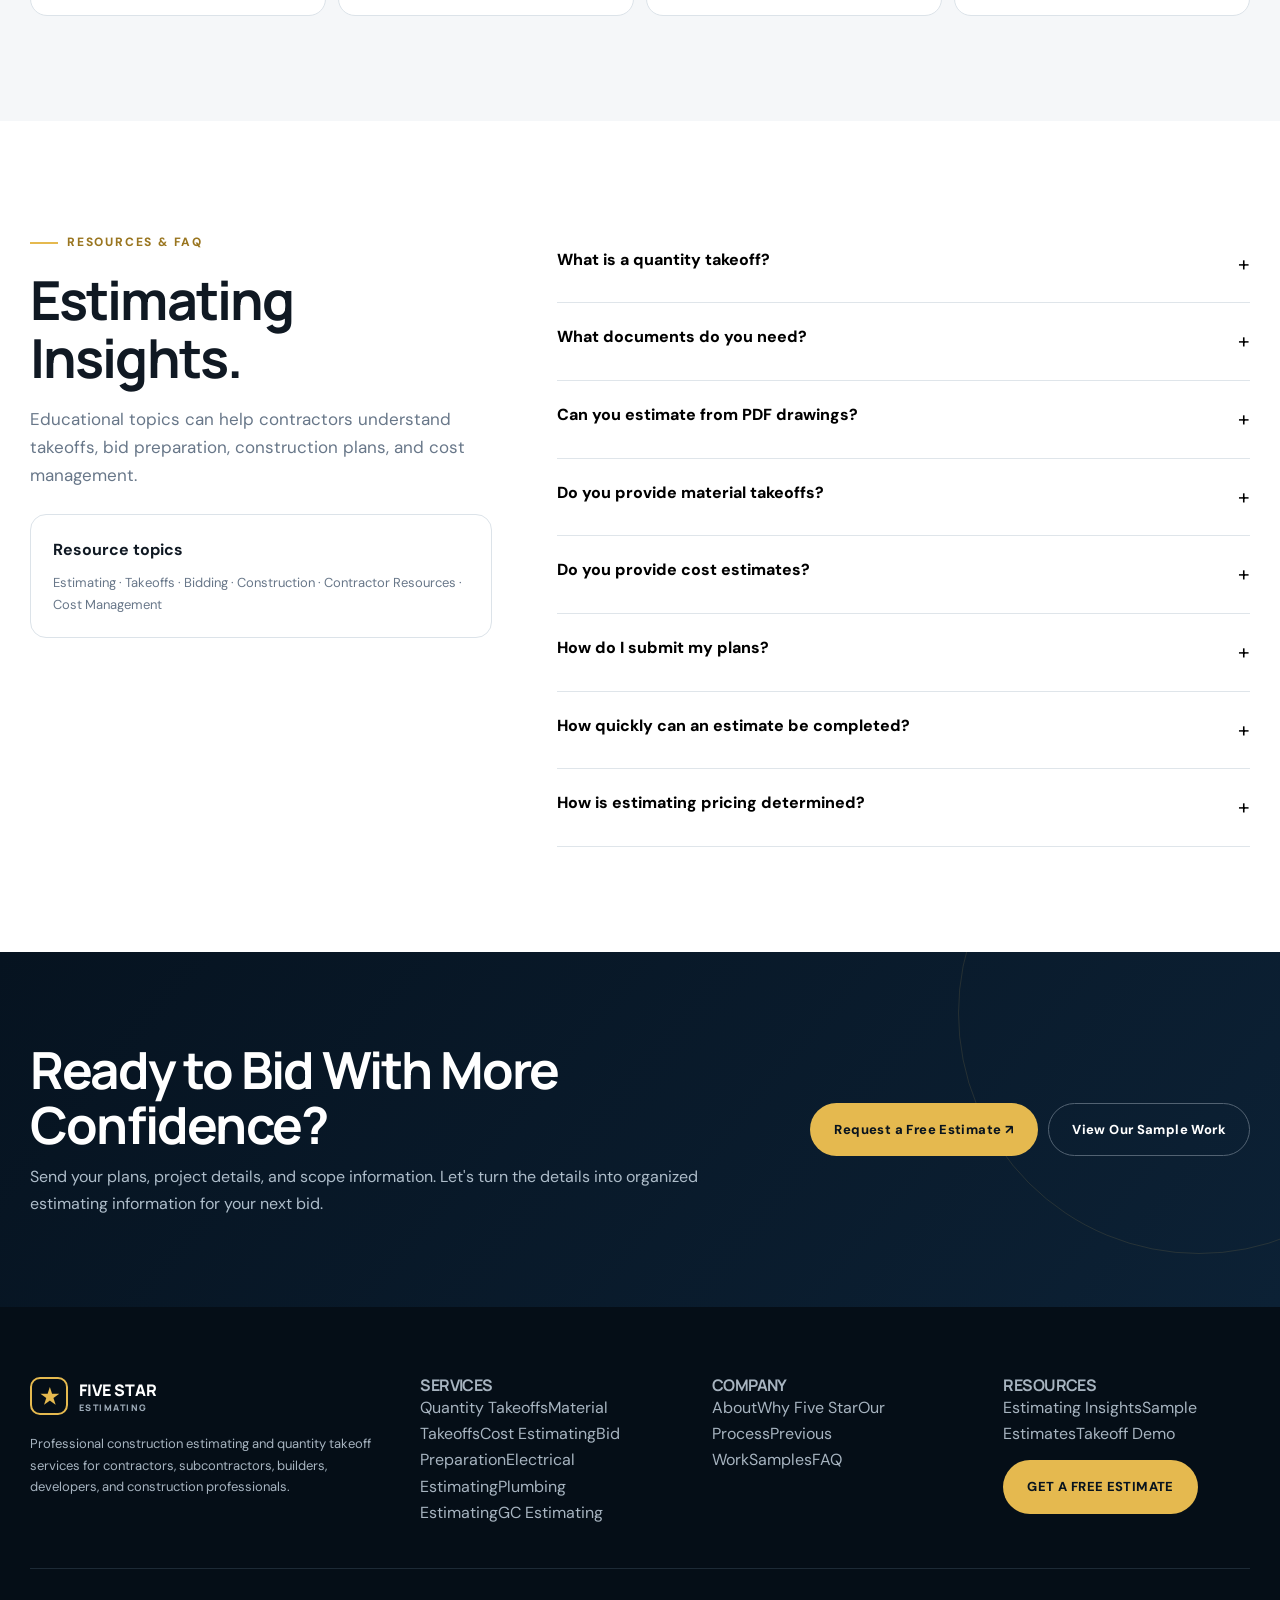
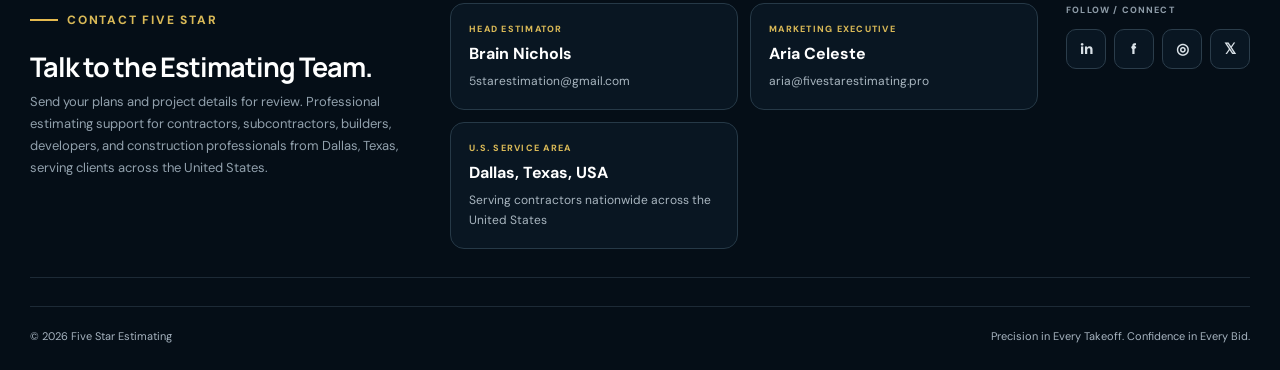
==== commit d63d050d: "Add files via upload" ====
--- a/index.html
+++ b/index.html
@@ -29,7 +29,7 @@
       <a href="#home">Home</a><a href="#services">Services</a><a href="#industries">Industries</a>
       <a href="#portfolio">Our Work</a><a href="#samples">Samples</a><a href="#process">Process</a>
       <a href="#about">About</a><a href="#resources">Resources</a>
-      <a class="btn btn-gold" href="contact.html">Get a Free Estimate</a>
+      <a class="btn btn-gold" href="contact.html">GET A FREE ESTIMATE</a>
     </nav>
     <button class="menu" id="menuBtn" aria-label="Open menu">☰</button>
   </div>
@@ -341,7 +341,7 @@
   <div class="footer-brand"><a class="logo" href="#home"><span class="logo-mark"></span><span>FIVE STAR<small>ESTIMATING</small></span></a><p>Professional construction estimating and quantity takeoff services for contractors, subcontractors, builders, developers, and construction professionals.</p></div>
   <div><h4>SERVICES</h4><a href="#services">Quantity Takeoffs</a><a href="#services">Material Takeoffs</a><a href="#services">Cost Estimating</a><a href="#services">Bid Preparation</a><a href="#services">Electrical Estimating</a><a href="#services">Plumbing Estimating</a><a href="#services">GC Estimating</a></div>
   <div><h4>COMPANY</h4><a href="#about">About</a><a href="#why">Why Five Star</a><a href="#process">Our Process</a><a href="#portfolio">Previous Work</a><a href="#samples">Samples</a><a href="#resources">FAQ</a></div>
-  <div><h4>RESOURCES</h4><a href="#resources">Estimating Insights</a><a href="samples.html">Sample Estimates</a><a href="#takeoff">Takeoff Demo</a><a href="contact.html">Contact / Request</a><a class="btn btn-gold" style="margin-top:13px" href="contact.html">Get a Free Estimate</a></div>
+  <div><h4>RESOURCES</h4><a href="#resources">Estimating Insights</a><a href="samples.html">Sample Estimates</a><a href="#takeoff">Takeoff Demo</a><a class="btn btn-gold" style="margin-top:13px" href="contact.html">GET A FREE ESTIMATE</a></div>
  </div>
 
  <div class="footer-contact">
